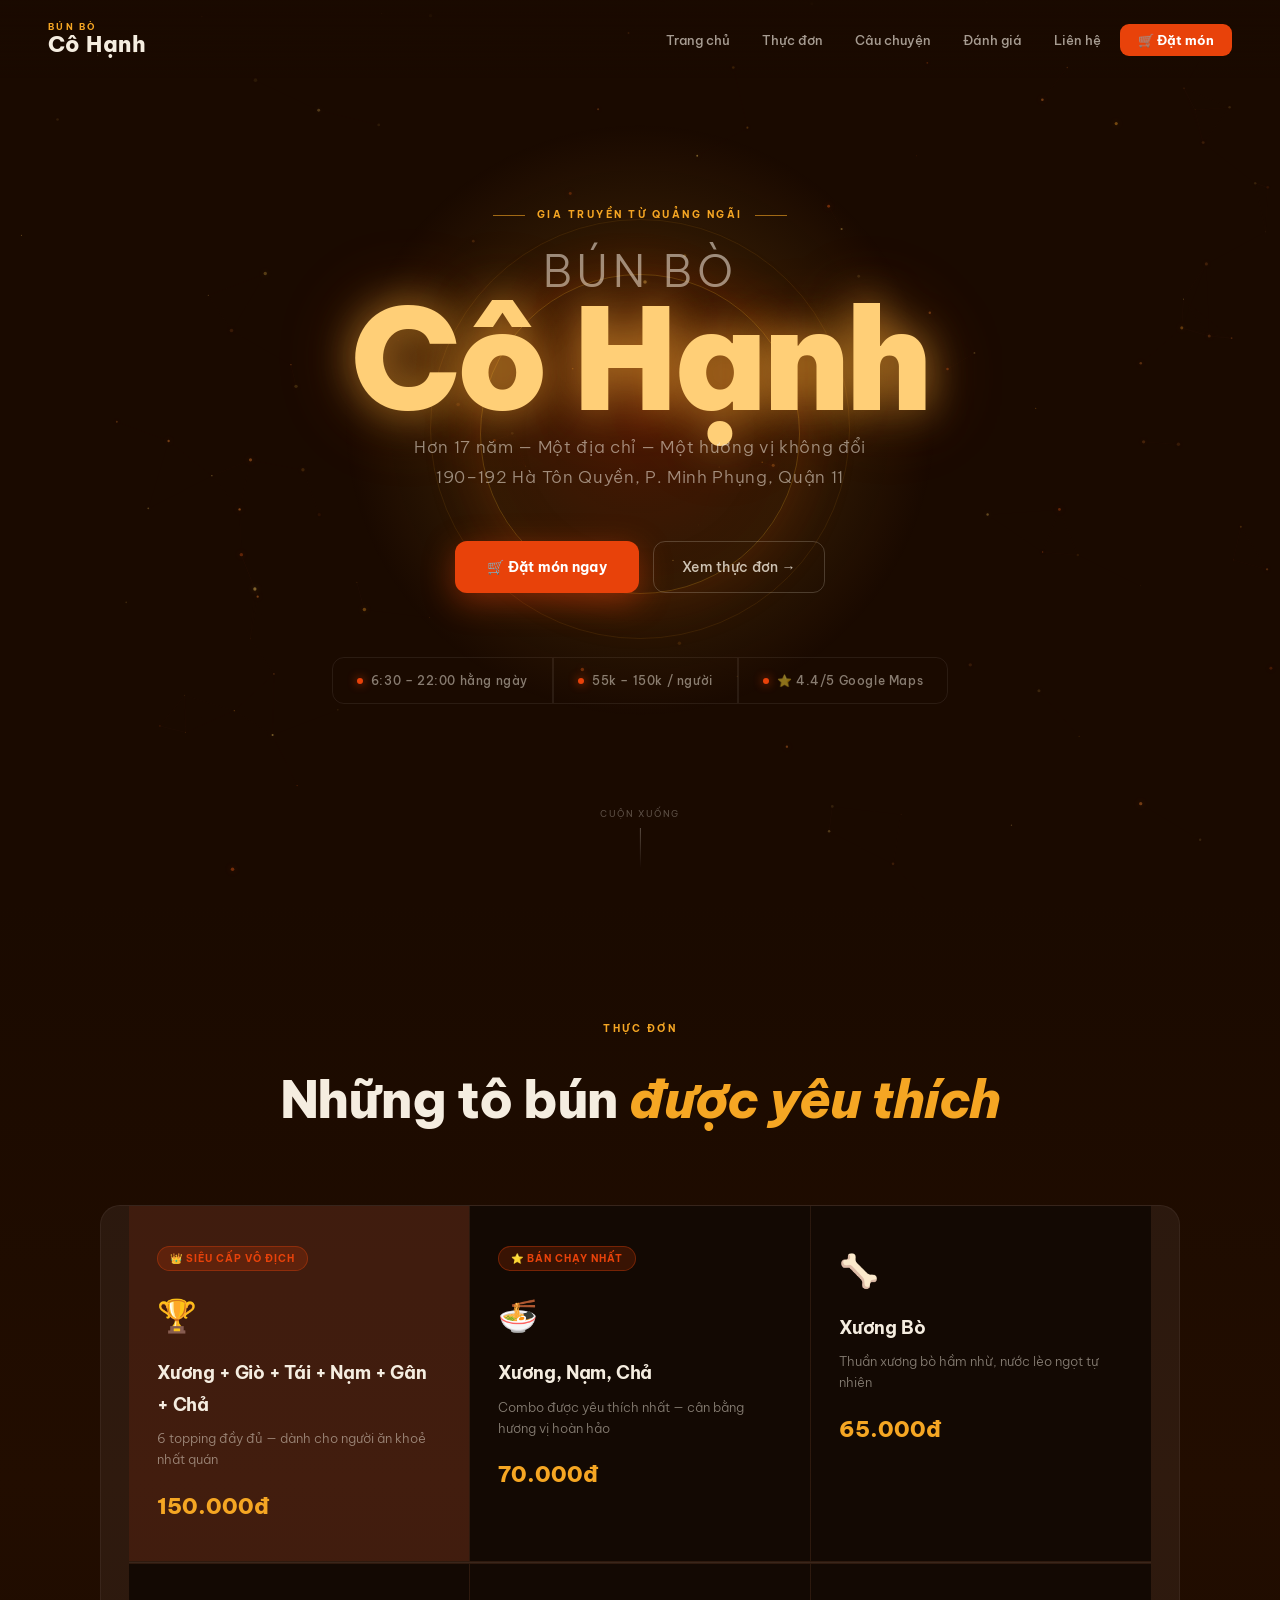
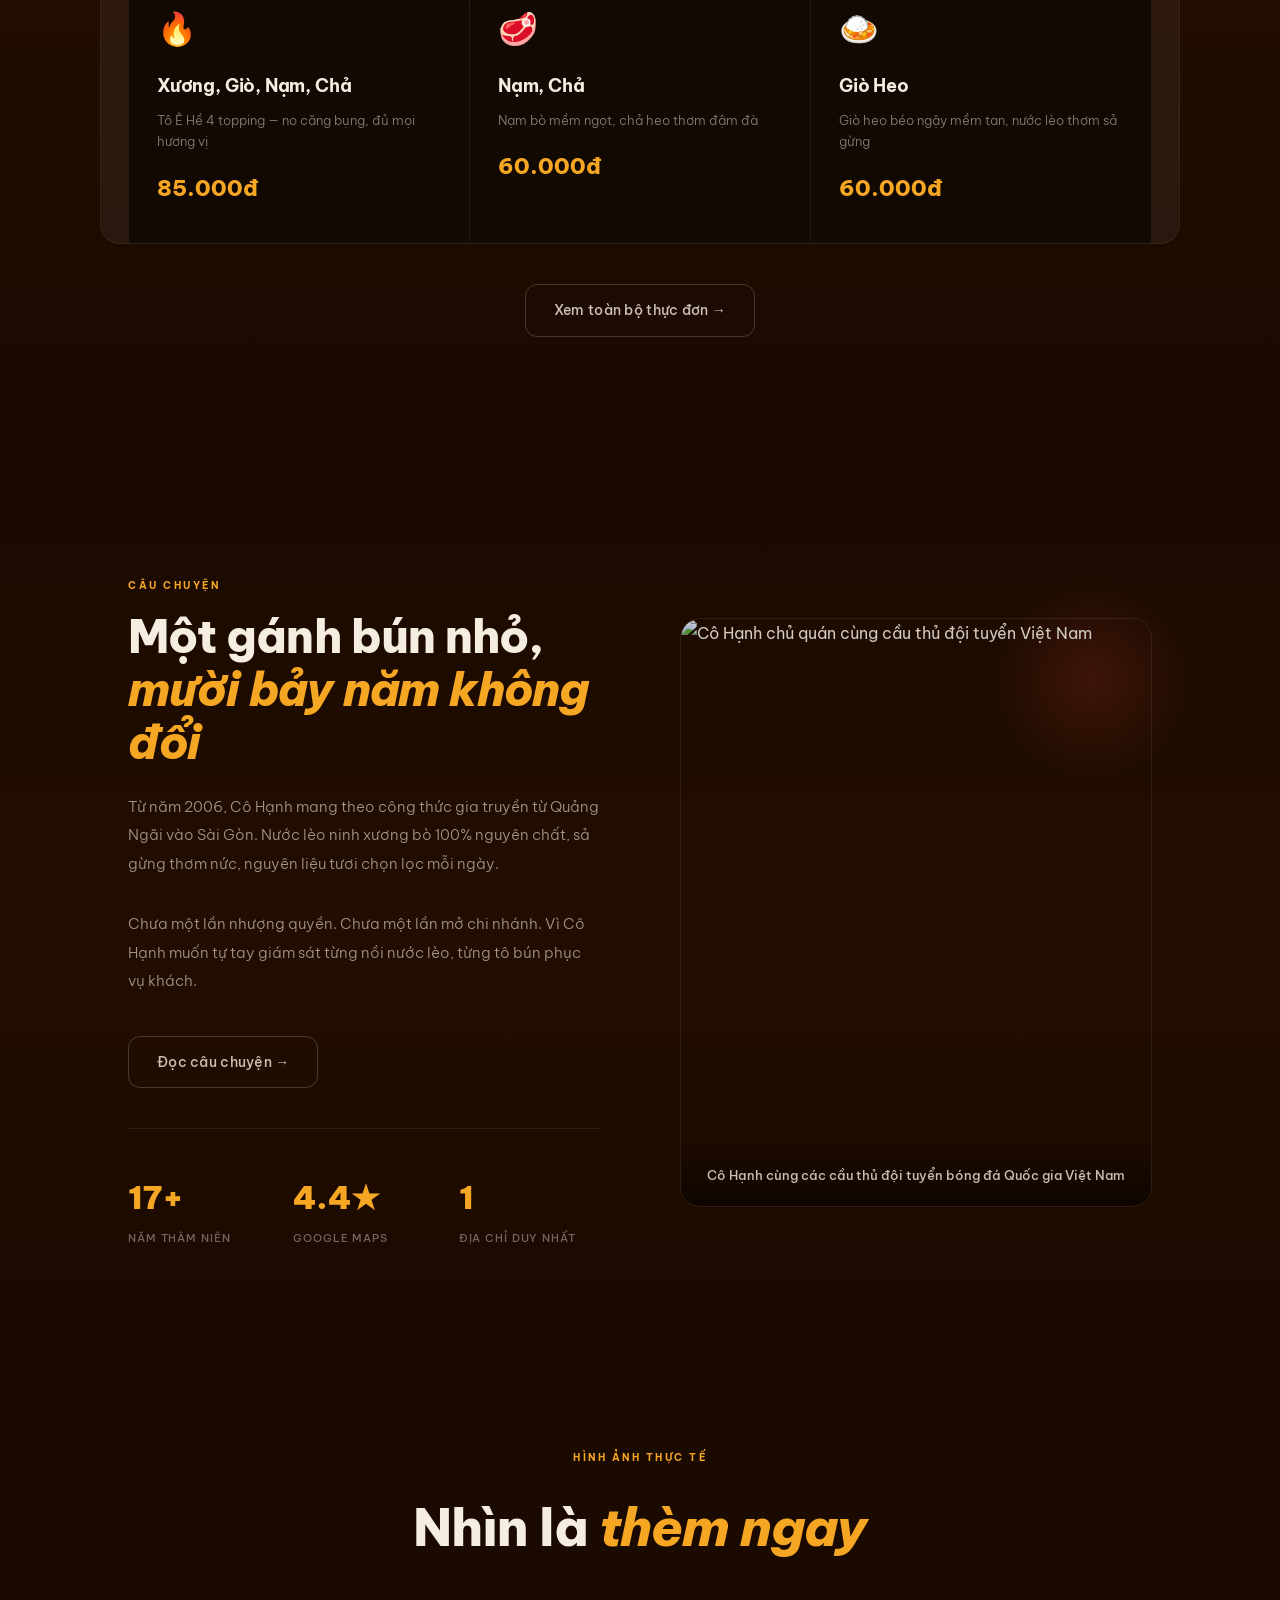
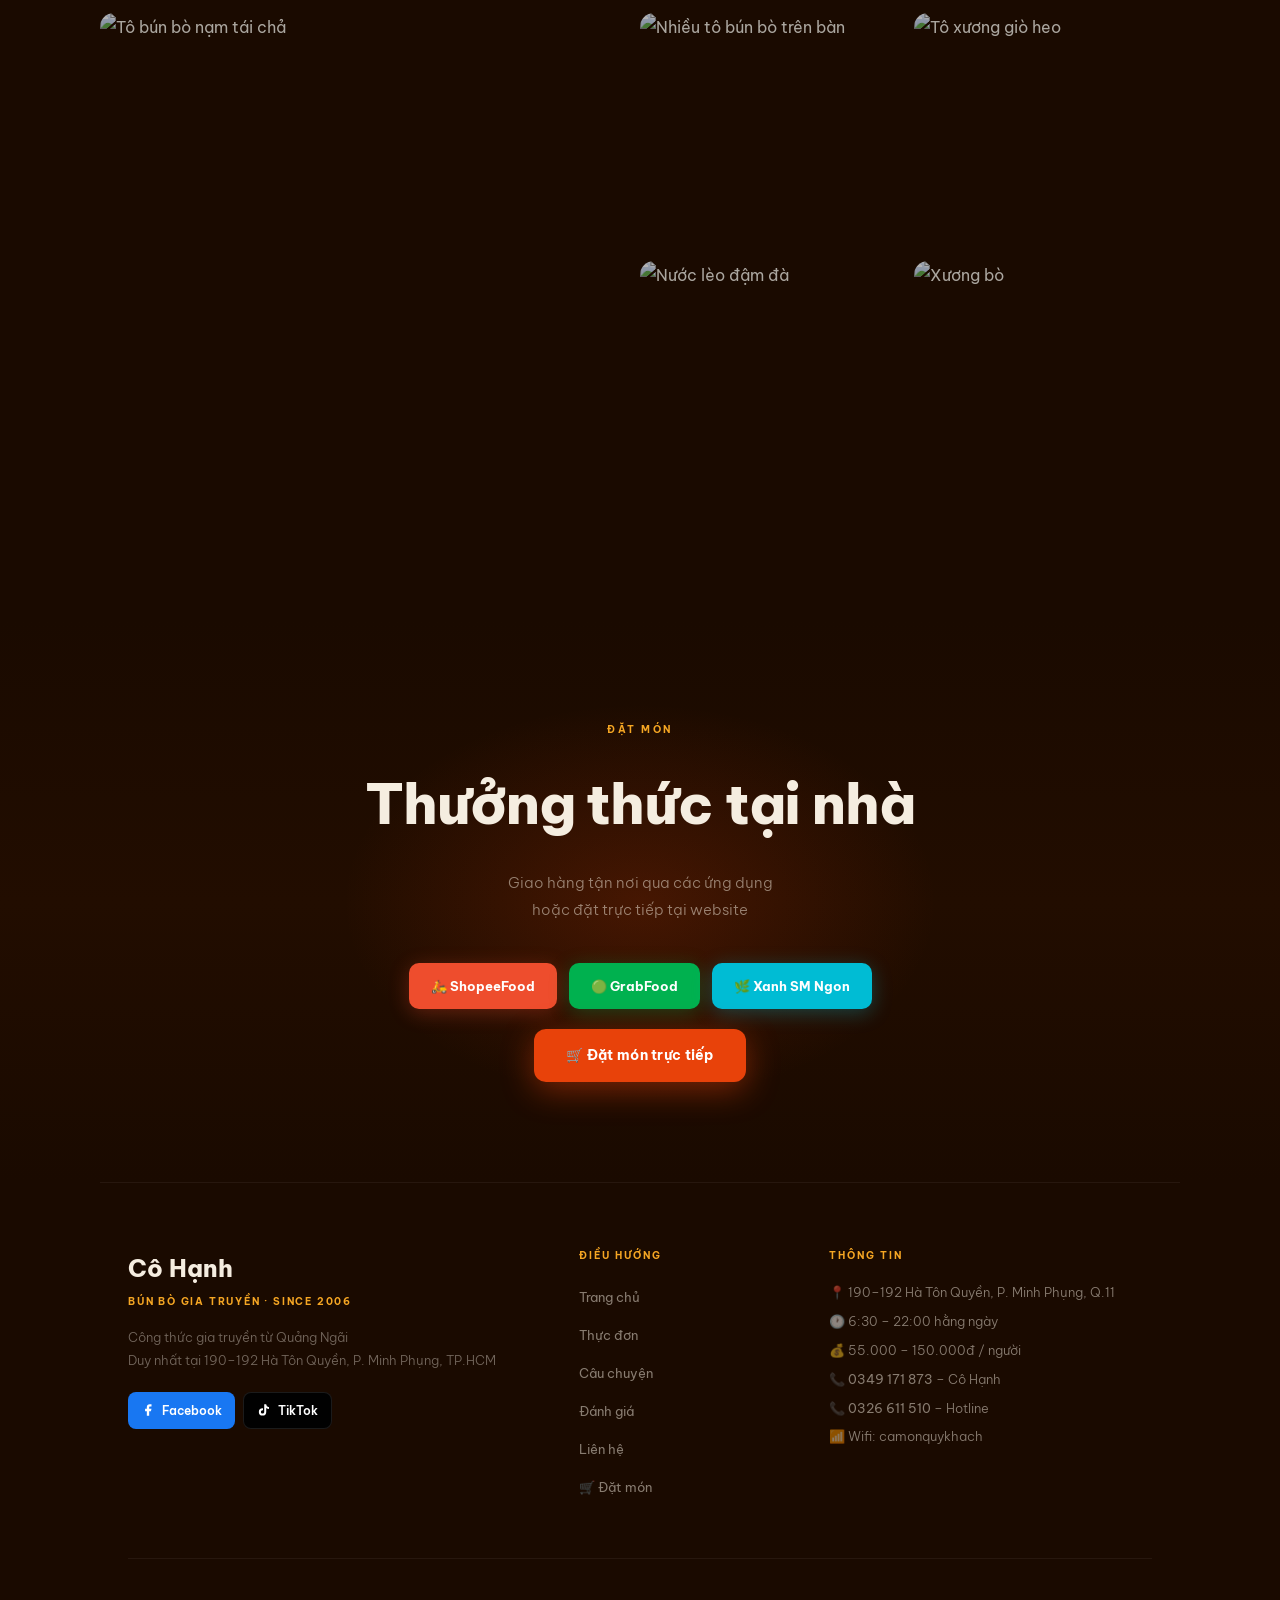
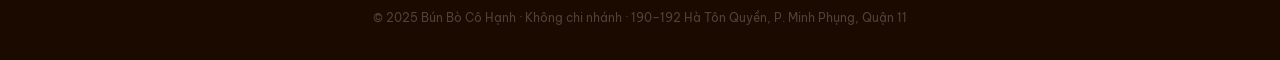
==== index.html @ 066dacdc "🔧 Fix: Xương bò caption, Since 2006, remove Bò Kho - Gallery caption: 'Bò kho bánh mì' → 'Xương bò' " ====
<!DOCTYPE html>
<html lang="vi">
<head>
  <meta charset="UTF-8">
  <meta name="viewport" content="width=device-width, initial-scale=1.0">
  <title>Bún Bò Cô Hạnh – Quận 11, TP.HCM</title>
  <meta name="description" content="Bún Bò Cô Hạnh – Công thức gia truyền từ Quảng Ngãi, hơn 17 năm tại Quận 11. Duy nhất 1 địa chỉ, không chi nhánh.">
  <link rel="stylesheet" href="style.css">
  <link rel="preconnect" href="https://fonts.googleapis.com">
  <link href="https://fonts.googleapis.com/css2?family=Be+Vietnam+Pro:ital,wght@0,300;0,400;0,500;0,600;0,700;0,800;0,900;1,300;1,400;1,600;1,700&display=swap" rel="stylesheet">
  <style>
  /* ── IMMERSIVE HOMEPAGE ── */
  * { margin:0; padding:0; box-sizing:border-box; }

  body.home-body {
    background: #1A0A00;
    color: #f5ede0;
    font-family: 'Be Vietnam Pro', sans-serif;
    overflow-x: hidden;
  }

  /* Canvas for particle/ripple effect */
  #canvas {
    position: fixed;
    inset: 0;
    z-index: 0;
    pointer-events: none;
  }

  /* NAV */
  .home-nav {
    position: fixed;
    top: 0; left: 0; right: 0;
    z-index: 50;
    padding: 22px 48px;
    display: flex;
    align-items: center;
    justify-content: space-between;
    background: linear-gradient(to bottom, rgba(26,10,0,.92) 0%, transparent 100%);
  }
  .home-logo {
    display: flex; flex-direction: column; line-height: 1.1; cursor: pointer;
    text-decoration: none;
  }
  .home-logo-sub {
    font-size: 9px; font-weight: 700; letter-spacing: .25em;
    color: #F5A623; text-transform: uppercase;
  }
  .home-logo-main {
    font-size: 22px; font-weight: 800;
    color: #f5ede0;
    letter-spacing: .02em;
  }
  .home-nav-links {
    display: flex; gap: 6px; align-items: center; list-style: none;
  }
  .home-nav-links a {
    font-size: 13px; font-weight: 500;
    color: rgba(245,237,224,.65);
    padding: 7px 13px; border-radius: 8px;
    text-decoration: none;
    transition: color .2s, background .2s;
  }
  .home-nav-links a:hover { color: #f5ede0; background: rgba(255,255,255,.06); }
  .home-nav-links .nav-order-btn {
    background: #E8420A;
    color: #fff !important;
    padding: 8px 18px;
    border-radius: 9px;
    font-weight: 700;
    transition: background .2s !important;
  }
  .home-nav-links .nav-order-btn:hover { background: #96281B !important; }

  .hamburger-home {
    display: none;
    flex-direction: column; gap: 5px;
    background: none; border: none; cursor: pointer; padding: 8px;
  }
  .hamburger-home span {
    display: block; width: 22px; height: 2px;
    background: #f5ede0; border-radius: 2px;
  }

  /* ── HERO SECTION ── */
  .home-hero {
    position: relative;
    min-height: 100vh;
    display: flex;
    align-items: center;
    justify-content: center;
    text-align: center;
    padding: 80px 28px;
    z-index: 1;
  }

  /* Radial glow behind title */
  .hero-glow {
    position: absolute;
    top: 50%; left: 50%;
    transform: translate(-50%, -55%);
    width: 600px; height: 600px;
    background: radial-gradient(ellipse, rgba(232,66,10,.22) 0%, rgba(245,166,35,.1) 40%, transparent 70%);
    pointer-events: none;
    animation: glowPulse 4s ease-in-out infinite;
  }
  @keyframes glowPulse {
    0%, 100% { opacity: .7; transform: translate(-50%,-55%) scale(1); }
    50% { opacity: 1; transform: translate(-50%,-55%) scale(1.08); }
  }

  /* Steam particles */
  .steam-wrap {
    position: absolute;
    top: 35%; left: 50%;
    transform: translateX(-50%);
    width: 200px; height: 200px;
    pointer-events: none;
  }
  .steam {
    position: absolute;
    bottom: 0;
    width: 3px; border-radius: 2px;
    background: linear-gradient(to top, rgba(245,237,224,.4), transparent);
    animation: steamRise 3s ease-in infinite;
    opacity: 0;
  }
  .steam:nth-child(1) { left: 40px; height: 60px; animation-delay: 0s; animation-duration: 2.8s; }
  .steam:nth-child(2) { left: 70px; height: 80px; animation-delay: .6s; animation-duration: 3.2s; }
  .steam:nth-child(3) { left: 100px; height: 70px; animation-delay: 1.2s; animation-duration: 2.6s; }
  .steam:nth-child(4) { left: 130px; height: 65px; animation-delay: .4s; animation-duration: 3s; }
  .steam:nth-child(5) { left: 160px; height: 75px; animation-delay: .9s; animation-duration: 2.9s; }
  @keyframes steamRise {
    0% { opacity: 0; transform: translateY(0) scaleX(1); }
    20% { opacity: .5; }
    80% { opacity: .2; }
    100% { opacity: 0; transform: translateY(-100px) scaleX(2) translateX(10px); }
  }

  /* Bowl image glow */
  .bowl-ring {
    position: absolute;
    top: 50%; left: 50%;
    transform: translate(-50%, -55%);
    width: 320px; height: 320px;
    border-radius: 50%;
    border: 1px solid rgba(245,166,35,.25);
    box-shadow: 0 0 60px rgba(232,66,10,.18), inset 0 0 60px rgba(192,57,43,.05);
    animation: ringPulse 4s ease-in-out infinite;
    pointer-events: none;
  }
  .bowl-ring-2 {
    position: absolute;
    top: 50%; left: 50%;
    transform: translate(-50%, -55%);
    width: 420px; height: 420px;
    border-radius: 50%;
    border: 1px solid rgba(245,166,35,.1);
    animation: ringPulse 4s ease-in-out infinite .5s;
    pointer-events: none;
  }
  @keyframes ringPulse {
    0%, 100% { opacity: .6; transform: translate(-50%,-55%) scale(1); }
    50% { opacity: 1; transform: translate(-50%,-55%) scale(1.04); }
  }

  .hero-content { position: relative; z-index: 2; max-width: 800px; }

  .hero-eyebrow {
    display: inline-flex; align-items: center; gap: 12px;
    font-size: 10px; font-weight: 700;
    letter-spacing: .25em; text-transform: uppercase;
    color: #F5A623;
    margin-bottom: 28px;
    opacity: 0; animation: fadeUp .8s ease .3s forwards;
  }
  .hero-eyebrow::before,
  .hero-eyebrow::after {
    content: '';
    display: block; width: 32px; height: 1px;
    background: #F5A623; opacity: .6;
  }

  .hero-title {
    font-size: clamp(64px, 13vw, 140px);
    font-weight: 900;
    line-height: .88;
    letter-spacing: -.03em;
    margin-bottom: 12px;
    opacity: 0; animation: fadeUp .9s ease .5s forwards;
  }
  .hero-title-top {
    display: block;
    color: rgba(245,237,224,.55);
    font-size: clamp(20px, 4vw, 44px);
    font-weight: 300;
    letter-spacing: .1em;
    text-transform: uppercase;
    margin-bottom: 6px;
  }
  .hero-title-name {
    display: block;
    color: #FFCF77;
    text-shadow: 0 0 40px rgba(255,180,60,.6), 0 0 80px rgba(255,120,30,.3);
  }

  .hero-sub {
    font-size: clamp(14px, 1.8vw, 17px);
    font-weight: 300;
    color: rgba(245,237,224,.55);
    letter-spacing: .04em;
    margin-bottom: 48px;
    line-height: 1.8;
    opacity: 0; animation: fadeUp .9s ease .7s forwards;
  }

  .hero-cta-group {
    display: flex; gap: 14px;
    justify-content: center; flex-wrap: wrap;
    margin-bottom: 64px;
    opacity: 0; animation: fadeUp .9s ease .9s forwards;
  }
  .btn-hero-primary {
    display: inline-flex; align-items: center; gap: 8px;
    background: #E8420A;
    color: #fff;
    font-family: 'Be Vietnam Pro', sans-serif;
    font-size: 14px; font-weight: 700;
    padding: 14px 32px; border-radius: 12px; border: none;
    cursor: pointer; text-decoration: none;
    box-shadow: 0 8px 32px rgba(232,66,10,.45);
    transition: background .2s, transform .15s, box-shadow .2s;
    letter-spacing: .02em;
  }
  .btn-hero-primary:hover { background: #C43009; transform: translateY(-2px); box-shadow: 0 12px 40px rgba(232,66,10,.55); }

  .btn-hero-ghost {
    display: inline-flex; align-items: center; gap: 8px;
    background: transparent;
    color: rgba(245,237,224,.8);
    font-family: 'Be Vietnam Pro', sans-serif;
    font-size: 14px; font-weight: 500;
    padding: 13px 28px; border-radius: 12px;
    border: 1px solid rgba(245,237,224,.2);
    cursor: pointer; text-decoration: none;
    transition: all .2s;
    letter-spacing: .02em;
  }
  .btn-hero-ghost:hover { border-color: rgba(245,237,224,.5); color: #f5ede0; background: rgba(255,255,255,.05); }

  /* Info strip */
  .hero-info-strip {
    display: flex; align-items: center;
    justify-content: center;
    gap: 0;
    opacity: 0; animation: fadeUp .9s ease 1.1s forwards;
  }
  .his-item {
    display: flex; align-items: center; gap: 8px;
    padding: 12px 24px;
    font-size: 12px; font-weight: 500;
    color: rgba(245,237,224,.5);
    border: 1px solid rgba(245,237,224,.08);
    letter-spacing: .05em;
  }
  .his-item:first-child { border-radius: 12px 0 0 12px; }
  .his-item:last-child  { border-radius: 0 12px 12px 0; }
  .his-dot { width: 6px; height: 6px; border-radius: 50%; background: #E8420A; flex-shrink: 0; box-shadow: 0 0 10px rgba(232,66,10,.9); }

  /* scroll hint */
  .scroll-hint {
    position: absolute; bottom: 32px; left: 50%;
    transform: translateX(-50%);
    display: flex; flex-direction: column; align-items: center; gap: 6px;
    font-size: 9px; letter-spacing: .18em; text-transform: uppercase;
    color: rgba(245,237,224,.3);
    opacity: 0; animation: fadeIn 1s ease 2s forwards;
  }
  .scroll-line {
    width: 1px; height: 40px;
    background: linear-gradient(to bottom, rgba(245,237,224,.3), transparent);
    animation: scrollDrop 1.8s ease-in-out infinite;
  }
  @keyframes scrollDrop {
    0% { transform: scaleY(0); transform-origin: top; opacity: 1; }
    50% { transform: scaleY(1); transform-origin: top; opacity: 1; }
    100% { transform: scaleY(1); transform-origin: bottom; opacity: 0; }
  }

  /* ── DISHES SECTION ── */
  .dishes-section {
    position: relative; z-index: 1;
    padding: 120px 0;
    background: linear-gradient(to bottom, #1A0A00 0%, #220D00 50%, #1A0A00 100%);
  }
  .dishes-label {
    text-align: center;
    font-size: 10px; font-weight: 700;
    letter-spacing: .25em; text-transform: uppercase;
    color: #F5A623; margin-bottom: 16px;
  }
  .dishes-heading {
    text-align: center;
    font-size: clamp(32px, 5vw, 52px); font-weight: 800;
    color: #f5ede0; margin-bottom: 60px;
    letter-spacing: -.02em;
  }
  .dishes-heading em { font-style: italic; color: #F5A623; }

  .dishes-grid {
    max-width: 1080px; margin: 0 auto;
    padding: 0 28px;
    display: grid;
    grid-template-columns: repeat(3, 1fr);
    gap: 1px;
    background: rgba(245,237,224,.06);
    border: 1px solid rgba(245,237,224,.06);
    border-radius: 20px; overflow: hidden;
  }
  .dish-card {
    background: rgba(13,5,0,.8);
    padding: 36px 28px;
    transition: background .3s;
    cursor: pointer;
    position: relative; overflow: hidden;
  }
  .dish-card::before {
    content: '';
    position: absolute; inset: 0;
    background: linear-gradient(135deg, rgba(232,66,10,.1) 0%, transparent 60%);
    opacity: 0; transition: opacity .3s;
  }
  .dish-card:hover { background: rgba(30,12,4,.9); }
  .dish-card:hover::before { opacity: 1; }
  .dish-card.featured { background: rgba(232,66,10,.1); }
  .dish-badge {
    display: inline-block; font-size: 10px; font-weight: 700;
    letter-spacing: .1em; text-transform: uppercase;
    color: #E8420A; background: rgba(232,66,10,.18);
    border: 1px solid rgba(232,66,10,.35);
    padding: 3px 12px; border-radius: 20px;
    margin-bottom: 16px;
  }
  .dish-emoji { font-size: 32px; margin-bottom: 14px; display: block; }
  .dish-name {
    font-size: 18px; font-weight: 700; color: #f5ede0;
    margin-bottom: 8px; letter-spacing: -.01em;
  }
  .dish-desc { font-size: 13px; font-weight: 300; color: rgba(245,237,224,.5); line-height: 1.65; margin-bottom: 16px; }
  .dish-price { font-size: 22px; font-weight: 800; color: #F5A623; }
  .dish-divider { grid-column: 1 / -1; height: 1px; background: rgba(245,237,224,.06); }

  /* ── STORY SECTION ── */
  .story-section {
    position: relative; z-index: 1;
    padding: 120px 28px;
    max-width: 1080px; margin: 0 auto;
    display: grid; grid-template-columns: 1fr 1fr;
    gap: 80px; align-items: center;
  }
  .story-left {}
  .story-eyebrow {
    font-size: 10px; font-weight: 700; letter-spacing: .25em;
    text-transform: uppercase; color: #F5A623; margin-bottom: 16px;
  }
  .story-title {
    font-size: clamp(30px, 4vw, 46px); font-weight: 800;
    color: #f5ede0; line-height: 1.15; margin-bottom: 24px;
    letter-spacing: -.02em;
  }
  .story-title em { font-style: italic; color: #F5A623; }
  .story-body {
    font-size: 15px; font-weight: 300; color: rgba(245,237,224,.6);
    line-height: 1.9; margin-bottom: 32px;
  }
  .story-stats {
    display: grid; grid-template-columns: repeat(3, 1fr); gap: 24px;
    margin-top: 40px; padding-top: 40px;
    border-top: 1px solid rgba(245,237,224,.08);
  }
  .story-stat-num { font-size: 32px; font-weight: 900; color: #F5A623; }
  .story-stat-label { font-size: 11px; font-weight: 500; color: rgba(245,237,224,.4); letter-spacing: .08em; text-transform: uppercase; margin-top: 4px; }

  .story-right {
    position: relative;
  }
  .story-img-wrap {
    border-radius: 20px; overflow: hidden;
    border: 1px solid rgba(245,237,224,.08);
    position: relative;
  }
  .story-img-wrap img {
    width: 100%; aspect-ratio: 4/5; object-fit: cover;
    object-position: center top;
    filter: brightness(.85) saturate(.9);
    transition: filter .4s;
  }
  .story-img-wrap:hover img { filter: brightness(.95) saturate(1); }
  .story-img-caption {
    position: absolute; bottom: 0; left: 0; right: 0;
    background: linear-gradient(to top, rgba(13,5,0,.9) 0%, transparent 100%);
    padding: 32px 20px 20px;
    font-size: 13px; font-weight: 500; color: rgba(245,237,224,.8);
    text-align: center;
  }
  .story-glow {
    position: absolute; top: -40px; right: -40px;
    width: 200px; height: 200px;
    background: radial-gradient(circle, rgba(192,57,43,.2) 0%, transparent 70%);
    pointer-events: none;
  }

  /* ── GALLERY SECTION ── */
  .gallery-dark {
    padding: 80px 28px 120px;
    position: relative; z-index: 1;
  }
  .gallery-dark .dishes-label { margin-bottom: 16px; }
  .gallery-dark .dishes-heading { margin-bottom: 40px; }
  .gallery-dark-grid {
    max-width: 1080px; margin: 0 auto;
    display: grid;
    grid-template-columns: 2fr 1fr 1fr;
    grid-template-rows: 240px 240px;
    gap: 8px;
  }
  .gd-item {
    position: relative; overflow: hidden;
    border-radius: 14px; cursor: pointer;
  }
  .gd-item--large { grid-row: 1 / 3; }
  .gd-item img {
    width: 100%; height: 100%; object-fit: cover;
    filter: brightness(.7) saturate(.8);
    transition: filter .5s, transform .6s;
  }
  .gd-item:hover img { filter: brightness(.9) saturate(1.1); transform: scale(1.05); }
  .gd-overlay {
    position: absolute; inset: 0;
    background: linear-gradient(to top, rgba(13,5,0,.7) 0%, transparent 50%);
    display: flex; align-items: flex-end; padding: 16px;
    opacity: 0; transition: opacity .3s;
  }
  .gd-item:hover .gd-overlay { opacity: 1; }
  .gd-overlay span { color: #f5ede0; font-size: 13px; font-weight: 600; }

  /* ── ORDER CTA SECTION ── */
  .order-cta-section {
    position: relative; z-index: 1;
    padding: 100px 28px;
    text-align: center;
    background: linear-gradient(to bottom, #1A0A00, #220D00 50%, #1A0A00);
    overflow: hidden;
  }
  .order-cta-glow {
    position: absolute; top: 50%; left: 50%;
    transform: translate(-50%, -50%);
    width: 600px; height: 400px;
    background: radial-gradient(ellipse, rgba(232,66,10,.18) 0%, transparent 70%);
    pointer-events: none;
  }
  .order-cta-label { font-size: 10px; font-weight: 700; letter-spacing: .25em; text-transform: uppercase; color: #F5A623; margin-bottom: 16px; }
  .order-cta-title { font-size: clamp(32px, 5vw, 56px); font-weight: 800; color: #f5ede0; margin-bottom: 16px; letter-spacing: -.02em; }
  .order-cta-sub { font-size: 15px; font-weight: 300; color: rgba(245,237,224,.5); margin-bottom: 40px; line-height: 1.8; }
  .delivery-btns { display: flex; gap: 12px; justify-content: center; flex-wrap: wrap; margin-bottom: 20px; }
  .btn-del {
    display: inline-flex; align-items: center; gap: 8px;
    padding: 12px 22px; border-radius: 10px;
    font-family: 'Be Vietnam Pro', sans-serif;
    font-size: 13px; font-weight: 700;
    text-decoration: none;
    transition: transform .15s, box-shadow .2s;
  }
  .btn-del:hover { transform: translateY(-2px); }
  .btn-del.shopee { background: #EE4D2D; color: #fff; box-shadow: 0 4px 20px rgba(238,77,45,.3); }
  .btn-del.grab   { background: #00B14F; color: #fff; box-shadow: 0 4px 20px rgba(0,177,79,.3); }
  .btn-del.xanh   { background: #00BCD4; color: #fff; box-shadow: 0 4px 20px rgba(0,188,212,.3); }

  /* ── FOOTER ── */
  .home-footer {
    position: relative; z-index: 1;
    padding: 64px 28px 32px;
    border-top: 1px solid rgba(245,237,224,.06);
    max-width: 1080px; margin: 0 auto;
  }
  .hf-grid {
    display: grid; grid-template-columns: 2fr 1fr 1.6fr;
    gap: 48px; margin-bottom: 48px;
    padding-bottom: 48px;
    border-bottom: 1px solid rgba(245,237,224,.06);
  }
  .hf-brand-name { font-size: 24px; font-weight: 800; color: #f5ede0; margin-bottom: 4px; }
  .hf-brand-sub  { font-size: 10px; font-weight: 700; letter-spacing: .18em; text-transform: uppercase; color: #F5A623; margin-bottom: 16px; }
  .hf-brand-desc { font-size: 13px; font-weight: 300; color: rgba(245,237,224,.4); line-height: 1.75; margin-bottom: 20px; }
  .hf-social { display: flex; gap: 8px; }
  .hf-social a {
    display: inline-flex; align-items: center; gap: 7px;
    padding: 7px 13px; border-radius: 8px;
    font-size: 12px; font-weight: 600; color: #fff;
    text-decoration: none;
    transition: opacity .2s, transform .15s;
  }
  .hf-social a:hover { opacity: .85; transform: translateY(-1px); }
  .hf-social a svg { flex-shrink: 0; }
  .hf-fb { background: #1877F2; }
  .hf-tt { background: #010101; border: 1px solid rgba(255,255,255,.1); }

  .hf-col h4 { font-size: 10px; font-weight: 700; letter-spacing: .2em; text-transform: uppercase; color: #F5A623; margin-bottom: 18px; }
  .hf-col ul { list-style: none; }
  .hf-col li { margin-bottom: 10px; }
  .hf-col a { font-size: 13px; font-weight: 400; color: rgba(245,237,224,.5); text-decoration: none; transition: color .2s; }
  .hf-col a:hover { color: #f5ede0; }
  .hf-col p { font-size: 13px; font-weight: 300; color: rgba(245,237,224,.5); margin-bottom: 8px; line-height: 1.6; }
  .hf-col a.phone-link { color: rgba(245,237,224,.5); text-decoration: none; }
  .hf-col a.phone-link:hover { color: #f5ede0; }

  .hf-bottom { text-align: center; font-size: 12px; color: rgba(245,237,224,.25); }

  /* ANIMATIONS */
  @keyframes fadeUp {
    from { opacity: 0; transform: translateY(24px); }
    to   { opacity: 1; transform: translateY(0); }
  }
  @keyframes fadeIn {
    from { opacity: 0; } to { opacity: 1; }
  }

  /* Scroll reveal */
  .sr { opacity: 0; transform: translateY(32px); transition: opacity .8s ease, transform .8s ease; }
  .sr.visible { opacity: 1; transform: translateY(0); }
  .sr-delay-1 { transition-delay: .1s; }
  .sr-delay-2 { transition-delay: .2s; }
  .sr-delay-3 { transition-delay: .3s; }
  .sr-delay-4 { transition-delay: .4s; }

  /* RESPONSIVE */
  @media (max-width: 900px) {
    .home-nav { padding: 18px 24px; }
    .home-nav-links { display: none; position: fixed; top: 64px; left: 0; right: 0; background: rgba(13,5,0,.97); flex-direction: column; padding: 20px; gap: 4px; border-bottom: 1px solid rgba(245,237,224,.08); }
    .home-nav-links.open { display: flex; }
    .home-nav-links a { padding: 12px 16px; font-size: 15px; }
    .hamburger-home { display: flex; }
    .hero-title { font-size: clamp(52px, 14vw, 90px); }
    .his-item { padding: 10px 14px; font-size: 11px; }
    .dishes-grid { grid-template-columns: 1fr 1fr; }
    .story-section { grid-template-columns: 1fr; gap: 48px; }
    .gallery-dark-grid { grid-template-columns: 1fr 1fr; grid-template-rows: 180px 180px 180px; }
    .gd-item--large { grid-column: 1/3; grid-row: 1/2; }
    .hf-grid { grid-template-columns: 1fr; gap: 32px; }
  }
  @media (max-width: 560px) {
    .dishes-grid { grid-template-columns: 1fr; }
    .story-stats { grid-template-columns: repeat(3,1fr); gap: 12px; }
    .hero-info-strip { flex-direction: column; gap: 4px; align-items: center; }
    .his-item { border-radius: 10px !important; width: 100%; justify-content: center; }
  }
  </style>
</head>
<body class="home-body">

<canvas id="canvas"></canvas>

<!-- NAV -->
<nav class="home-nav">
  <a href="index.html" class="home-logo">
    <span class="home-logo-sub">Bún Bò</span>
    <span class="home-logo-main">Cô Hạnh</span>
  </a>
  <button class="hamburger-home" id="hbg" aria-label="Menu">
    <span></span><span></span><span></span>
  </button>
  <ul class="home-nav-links" id="hnl">
    <li><a href="index.html">Trang chủ</a></li>
    <li><a href="menu.html">Thực đơn</a></li>
    <li><a href="story.html">Câu chuyện</a></li>
    <li><a href="reviews.html">Đánh giá</a></li>
    <li><a href="contact.html">Liên hệ</a></li>
    <li><a href="order.html" class="nav-order-btn">🛒 Đặt món</a></li>
  </ul>
</nav>

<!-- HERO -->
<section class="home-hero">
  <div class="hero-glow"></div>
  <div class="bowl-ring"></div>
  <div class="bowl-ring-2"></div>
  <div class="steam-wrap">
    <div class="steam"></div><div class="steam"></div>
    <div class="steam"></div><div class="steam"></div><div class="steam"></div>
  </div>

  <div class="hero-content">
    <div class="hero-eyebrow">Gia truyền từ Quảng Ngãi</div>
    <h1 class="hero-title">
      <span class="hero-title-top">Bún Bò</span>
      <span class="hero-title-name">Cô Hạnh</span>
    </h1>
    <p class="hero-sub">
      Hơn 17 năm — Một địa chỉ — Một hương vị không đổi<br>
      190–192 Hà Tôn Quyền, P. Minh Phụng, Quận 11
    </p>
    <div class="hero-cta-group">
      <a href="order.html" class="btn-hero-primary">🛒 Đặt món ngay</a>
      <a href="menu.html"  class="btn-hero-ghost">Xem thực đơn →</a>
    </div>
    <div class="hero-info-strip">
      <div class="his-item"><div class="his-dot"></div> 6:30 – 22:00 hằng ngày</div>
      <div class="his-item"><div class="his-dot"></div> 55k – 150k / người</div>
      <div class="his-item"><div class="his-dot"></div> ⭐ 4.4/5 Google Maps</div>
    </div>
  </div>

  <div class="scroll-hint">
    <span>Cuộn xuống</span>
    <div class="scroll-line"></div>
  </div>
</section>

<!-- DISHES -->
<section class="dishes-section">
  <p class="dishes-label sr">Thực đơn</p>
  <h2 class="dishes-heading sr">Những tô bún <em>được yêu thích</em></h2>
  <div class="dishes-grid">

    <div class="dish-card featured sr sr-delay-1">
      <div class="dish-badge">👑 Siêu Cấp Vô Địch</div>
      <span class="dish-emoji">🏆</span>
      <div class="dish-name">Xương + Giò + Tái + Nạm + Gân + Chả</div>
      <div class="dish-desc">6 topping đầy đủ — dành cho người ăn khoẻ nhất quán</div>
      <div class="dish-price">150.000đ</div>
    </div>

    <div class="dish-card sr sr-delay-2">
      <span class="dish-badge">⭐ Bán chạy nhất</span>
      <span class="dish-emoji">🍜</span>
      <div class="dish-name">Xương, Nạm, Chả</div>
      <div class="dish-desc">Combo được yêu thích nhất — cân bằng hương vị hoàn hảo</div>
      <div class="dish-price">70.000đ</div>
    </div>

    <div class="dish-card sr sr-delay-3">
      <span class="dish-emoji">🦴</span>
      <div class="dish-name">Xương Bò</div>
      <div class="dish-desc">Thuần xương bò hầm nhừ, nước lèo ngọt tự nhiên</div>
      <div class="dish-price">65.000đ</div>
    </div>

    <div class="dish-divider"></div>

    <div class="dish-card sr sr-delay-1">
      <span class="dish-emoji">🔥</span>
      <div class="dish-name">Xương, Giò, Nạm, Chả</div>
      <div class="dish-desc">Tô Ê Hề 4 topping — no căng bụng, đủ mọi hương vị</div>
      <div class="dish-price">85.000đ</div>
    </div>

    <div class="dish-card sr sr-delay-2">
      <span class="dish-emoji">🥩</span>
      <div class="dish-name">Nạm, Chả</div>
      <div class="dish-desc">Nạm bò mềm ngọt, chả heo thơm đậm đà</div>
      <div class="dish-price">60.000đ</div>
    </div>

    <div class="dish-card sr sr-delay-3">
      <span class="dish-emoji">🍛</span>
      <div class="dish-name">Giò Heo</div>
      <div class="dish-desc">Giò heo béo ngậy mềm tan, nước lèo thơm sả gừng</div>
      <div class="dish-price">60.000đ</div>
    </div>

  </div>
  <div style="text-align:center;margin-top:40px" class="sr">
    <a href="menu.html" class="btn-hero-ghost">Xem toàn bộ thực đơn →</a>
  </div>
</section>

<!-- STORY -->
<section style="background:linear-gradient(to bottom,#1A0A00,#220D00,#1A0A00);position:relative;z-index:1">
  <div class="story-section">
    <div class="story-left">
      <p class="story-eyebrow sr">Câu chuyện</p>
      <h2 class="story-title sr">Một gánh bún nhỏ,<br><em>mười bảy năm không đổi</em></h2>
      <p class="story-body sr">Từ năm 2006, Cô Hạnh mang theo công thức gia truyền từ Quảng Ngãi vào Sài Gòn. Nước lèo ninh xương bò 100% nguyên chất, sả gừng thơm nức, nguyên liệu tươi chọn lọc mỗi ngày.</p>
      <p class="story-body sr">Chưa một lần nhượng quyền. Chưa một lần mở chi nhánh. Vì Cô Hạnh muốn tự tay giám sát từng nồi nước lèo, từng tô bún phục vụ khách.</p>
      <a href="story.html" class="btn-hero-ghost sr" style="margin-top:8px">Đọc câu chuyện →</a>
      <div class="story-stats sr">
        <div>
          <div class="story-stat-num">17+</div>
          <div class="story-stat-label">Năm thâm niên</div>
        </div>
        <div>
          <div class="story-stat-num">4.4★</div>
          <div class="story-stat-label">Google Maps</div>
        </div>
        <div>
          <div class="story-stat-num">1</div>
          <div class="story-stat-label">Địa chỉ duy nhất</div>
        </div>
      </div>
    </div>
    <div class="story-right sr">
      <div class="story-glow"></div>
      <div class="story-img-wrap">
        <img src="images/cohanh-owner.png" alt="Cô Hạnh chủ quán cùng cầu thủ đội tuyển Việt Nam">
        <div class="story-img-caption">Cô Hạnh cùng các cầu thủ đội tuyển bóng đá Quốc gia Việt Nam</div>
      </div>
    </div>
  </div>
</section>

<!-- GALLERY -->
<section class="gallery-dark">
  <p class="dishes-label sr">Hình ảnh thực tế</p>
  <h2 class="dishes-heading sr">Nhìn là <em>thèm ngay</em></h2>
  <div class="gallery-dark-grid">
    <div class="gd-item gd-item--large sr">
      <img src="images/bowl-1.jpeg" alt="Tô bún bò nạm tái chả">
      <div class="gd-overlay"><span>Tô nạm, tái, chả</span></div>
    </div>
    <div class="gd-item sr sr-delay-1">
      <img src="images/bowl-2.jpeg" alt="Nhiều tô bún bò trên bàn">
      <div class="gd-overlay"><span>Đông vui cùng bạn bè</span></div>
    </div>
    <div class="gd-item sr sr-delay-2">
      <img src="images/bowl-3.jpeg" alt="Tô xương giò heo">
      <div class="gd-overlay"><span>Tô xương, giò heo</span></div>
    </div>
    <div class="gd-item sr sr-delay-1">
      <img src="images/bowl-4.jpeg" alt="Nước lèo đậm đà">
      <div class="gd-overlay"><span>Nước lèo ninh xương bò</span></div>
    </div>
    <div class="gd-item sr sr-delay-2">
      <img src="images/bowl-5.jpeg" alt="Xương bò">
      <div class="gd-overlay"><span>Xương bò</span></div>
    </div>
  </div>
</section>

<!-- ORDER CTA -->
<section class="order-cta-section">
  <div class="order-cta-glow"></div>
  <p class="order-cta-label sr">Đặt món</p>
  <h2 class="order-cta-title sr">Thưởng thức tại nhà</h2>
  <p class="order-cta-sub sr">Giao hàng tận nơi qua các ứng dụng<br>hoặc đặt trực tiếp tại website</p>
  <div class="delivery-btns sr">
    <a href="https://shopeefood.vn/u/etMS2CG" target="_blank" class="btn-del shopee">🛵 ShopeeFood</a>
    <a href="https://r.grab.com/g/6-20260529_210311_03A179013CF245B08ACE6A8EB59661BD_MEXMPS-5-C4EHALB1VN5WG6" target="_blank" class="btn-del grab">🟢 GrabFood</a>
    <a href="https://xanhsmngon.onelink.me/14WJ/dlx24sev" target="_blank" class="btn-del xanh">🌿 Xanh SM Ngon</a>
  </div>
  <div class="sr" style="margin-top:12px">
    <a href="order.html" class="btn-hero-primary">🛒 Đặt món trực tiếp</a>
  </div>
</section>

<!-- FOOTER -->
<footer style="background:#1A0A00;position:relative;z-index:1">
  <div class="home-footer">
    <div class="hf-grid">
      <div>
        <div class="hf-brand-name">Cô Hạnh</div>
        <div class="hf-brand-sub">Bún Bò Gia Truyền · Since 2006</div>
        <div class="hf-brand-desc">Công thức gia truyền từ Quảng Ngãi<br>Duy nhất tại 190–192 Hà Tôn Quyền, P. Minh Phụng, TP.HCM</div>
        <div class="hf-social">
          <a href="https://facebook.com/bunbocohanhngonbore" target="_blank" class="hf-fb">
            <svg viewBox="0 0 24 24" fill="currentColor" width="14" height="14"><path d="M18 2h-3a5 5 0 0 0-5 5v3H7v4h3v8h4v-8h3l1-4h-4V7a1 1 0 0 1 1-1h3z"/></svg>
            Facebook
          </a>
          <a href="https://www.tiktok.com/@bunbocohanhsince2006" target="_blank" class="hf-tt">
            <svg viewBox="0 0 24 24" fill="currentColor" width="14" height="14"><path d="M19.59 6.69a4.83 4.83 0 01-3.77-4.25V2h-3.45v13.67a2.89 2.89 0 01-2.88 2.5 2.89 2.89 0 01-2.89-2.89 2.89 2.89 0 012.89-2.89c.28 0 .54.04.79.1V9.01a6.27 6.27 0 00-.79-.05 6.34 6.34 0 00-6.34 6.34 6.34 6.34 0 006.34 6.34 6.34 6.34 0 006.33-6.34V8.69a8.18 8.18 0 004.78 1.52V6.75a4.85 4.85 0 01-1.01-.06z"/></svg>
            TikTok
          </a>
        </div>
      </div>
      <div class="hf-col">
        <h4>Điều hướng</h4>
        <ul>
          <li><a href="index.html">Trang chủ</a></li>
          <li><a href="menu.html">Thực đơn</a></li>
          <li><a href="story.html">Câu chuyện</a></li>
          <li><a href="reviews.html">Đánh giá</a></li>
          <li><a href="contact.html">Liên hệ</a></li>
          <li><a href="order.html">🛒 Đặt món</a></li>
        </ul>
      </div>
      <div class="hf-col">
        <h4>Thông tin</h4>
        <p>📍 190–192 Hà Tôn Quyền, P. Minh Phụng, Q.11</p>
        <p>🕐 6:30 – 22:00 hằng ngày</p>
        <p>💰 55.000 – 150.000đ / người</p>
        <p>📞 <a href="tel:0349171873" class="phone-link">0349 171 873</a> – Cô Hạnh</p>
        <p>📞 <a href="tel:0326611510" class="phone-link">0326 611 510</a> – Hotline</p>
        <p>📶 Wifi: camonquykhach</p>
      </div>
    </div>
    <div class="hf-bottom">© 2025 Bún Bò Cô Hạnh · Không chi nhánh · 190–192 Hà Tôn Quyền, P. Minh Phụng, Quận 11</div>
  </div>
</footer>

<script src="main.js"></script>
<script>
// ── PARTICLE / RIPPLE CANVAS ──
const canvas = document.getElementById('canvas');
const ctx = canvas.getContext('2d');

let W, H, mouse = { x: -999, y: -999 };
const particles = [];
const ripples = [];

function resize() {
  W = canvas.width  = window.innerWidth;
  H = canvas.height = window.innerHeight;
}
resize();
window.addEventListener('resize', resize);

// Floating particles
class Particle {
  constructor() { this.reset(true); }
  reset(initial = false) {
    this.x  = Math.random() * W;
    this.y  = initial ? Math.random() * H : H + 10;
    this.vx = (Math.random() - .5) * .3;
    this.vy = -(Math.random() * .4 + .1);
    this.r  = Math.random() * 1.5 + .3;
    this.alpha = Math.random() * .4 + .1;
    this.life = 1;
    this.decay = Math.random() * .002 + .001;
    // Warm ember colors
    const colors = ['255,166,40','230,90,20','255,210,100','255,140,50','255,200,80'];
    this.color = colors[Math.floor(Math.random() * colors.length)];
  }
  update() {
    this.x += this.vx;
    this.y += this.vy;
    // Drift toward mouse slightly
    const dx = mouse.x - this.x;
    const dy = mouse.y - this.y;
    const dist = Math.sqrt(dx*dx + dy*dy);
    if (dist < 160) {
      this.vx += dx / dist * .015;
      this.vy += dy / dist * .015;
    }
    this.vx *= .995;
    this.vy *= .995;
    this.life -= this.decay;
    if (this.y < -10 || this.life <= 0) this.reset();
  }
  draw() {
    ctx.save();
    ctx.globalAlpha = this.alpha * this.life;
    ctx.fillStyle = `rgb(${this.color})`;
    ctx.shadowBlur = 6;
    ctx.shadowColor = `rgba(${this.color},.6)`;
    ctx.beginPath();
    ctx.arc(this.x, this.y, this.r, 0, Math.PI * 2);
    ctx.fill();
    ctx.restore();
  }
}

// Ripple on mouse move
class Ripple {
  constructor(x, y) {
    this.x = x; this.y = y;
    this.r = 0; this.maxR = 80;
    this.alpha = .5; this.done = false;
  }
  update() {
    this.r += 2.5;
    this.alpha -= .012;
    if (this.r > this.maxR || this.alpha <= 0) this.done = true;
  }
  draw() {
    ctx.save();
    ctx.globalAlpha = this.alpha;
    ctx.strokeStyle = `rgba(255,166,40,${this.alpha})`;
    ctx.lineWidth = 1;
    ctx.shadowBlur = 12;
    ctx.shadowColor = 'rgba(255,120,20,.5)';
    ctx.beginPath();
    ctx.arc(this.x, this.y, this.r, 0, Math.PI * 2);
    ctx.stroke();
    ctx.restore();
  }
}

// Init particles
for (let i = 0; i < 120; i++) particles.push(new Particle());

// Mouse
let lastRipple = 0;
window.addEventListener('mousemove', e => {
  mouse.x = e.clientX;
  mouse.y = e.clientY;
  const now = Date.now();
  if (now - lastRipple > 80) {
    ripples.push(new Ripple(e.clientX, e.clientY));
    lastRipple = now;
  }
});

// Touch support
window.addEventListener('touchmove', e => {
  const t = e.touches[0];
  mouse.x = t.clientX;
  mouse.y = t.clientY;
  ripples.push(new Ripple(t.clientX, t.clientY));
}, { passive: true });

function animate() {
  ctx.clearRect(0, 0, W, H);

  // Draw connections between nearby particles
  for (let i = 0; i < particles.length; i++) {
    for (let j = i + 1; j < particles.length; j++) {
      const dx = particles[i].x - particles[j].x;
      const dy = particles[i].y - particles[j].y;
      const d  = Math.sqrt(dx*dx + dy*dy);
      if (d < 90) {
        ctx.save();
        ctx.globalAlpha = (1 - d/90) * .07;
        ctx.strokeStyle = 'rgba(192,114,74,1)';
        ctx.lineWidth = .5;
        ctx.beginPath();
        ctx.moveTo(particles[i].x, particles[i].y);
        ctx.lineTo(particles[j].x, particles[j].y);
        ctx.stroke();
        ctx.restore();
      }
    }
  }

  particles.forEach(p => { p.update(); p.draw(); });

  // Ripples
  for (let i = ripples.length - 1; i >= 0; i--) {
    ripples[i].update();
    ripples[i].draw();
    if (ripples[i].done) ripples.splice(i, 1);
  }

  requestAnimationFrame(animate);
}
animate();

// ── SCROLL REVEAL ──
const srEls = document.querySelectorAll('.sr');
const srObs = new IntersectionObserver(entries => {
  entries.forEach((e, i) => {
    if (e.isIntersecting) {
      e.target.classList.add('visible');
      srObs.unobserve(e.target);
    }
  });
}, { threshold: .1, rootMargin: '0px 0px -40px 0px' });
srEls.forEach(el => srObs.observe(el));

// Stagger children
document.querySelectorAll('.dishes-grid, .gallery-dark-grid').forEach(g => {
  Array.from(g.children).forEach((c, i) => {
    c.style.transitionDelay = (i * .06) + 's';
  });
});

// ── HAMBURGER ──
document.getElementById('hbg').addEventListener('click', () => {
  document.getElementById('hnl').classList.toggle('open');
});
</script>
</body>
</html>
---- style.css ----
/* =====================================================
   BÚN BÒ CÔ HẠNH
   Font: Be Vietnam Pro — Vietnamese Friendly (UI-UX Pro Max)
   ===================================================== */

@import url('https://fonts.googleapis.com/css2?family=Be+Vietnam+Pro:ital,wght@0,300;0,400;0,500;0,600;0,700;0,800;0,900;1,300;1,400;1,600;1,700&display=swap');

:root {
  /* Restaurant/Food Service palette from UI-UX Pro Max */
  --red:        #C0392B;
  --red-dark:   #96281B;
  --red-light:  #FEF2F2;
  --red-border: #FECACA;
  --gold:       #A16207;
  --gold-light: #FEF9C3;
  --gold-mid:   #CA8A04;

  /* Nature Distilled palette */
  --cream:      #F5F0E1;
  --cream-dark: #EDE5D0;
  --sand:       #D4C4A8;
  --terracotta: #C67B5C;
  --warm-clay:  #B5651D;
  --brown:      #450A0A;
  --brown-mid:  #7C2D12;
  --text:       #1C0A04;
  --text-mid:   #6B3A2A;
  --text-muted: #9A7060;
  --white:      #FFFFFF;
  --border:     #E8D5C4;
  --border-light: #F3EAE0;

  /* System */
  --radius:     14px;
  --radius-lg:  22px;
  --radius-xl:  32px;
  --shadow-sm:  0 2px 8px rgba(69,10,10,0.06);
  --shadow:     0 6px 28px rgba(69,10,10,0.10);
  --shadow-lg:  0 16px 56px rgba(69,10,10,0.14);

  /* Fonts — Be Vietnam Pro (full Vietnamese support) */
  --font-display: 'Be Vietnam Pro', sans-serif;
  --font-heading: 'Be Vietnam Pro', sans-serif;
  --font-body:    'Be Vietnam Pro', sans-serif;

  --nav-h: 68px;
}

*, *::before, *::after { box-sizing: border-box; margin: 0; padding: 0; }
html { scroll-behavior: smooth; }
body {
  font-family: var(--font-body);
  font-size: 16px;
  line-height: 1.75;
  color: var(--text);
  background: var(--cream);
  -webkit-font-smoothing: antialiased;
}
img { max-width: 100%; display: block; }
a { color: inherit; text-decoration: none; }

.container {
  max-width: 1080px;
  margin: 0 auto;
  padding: 0 28px;
}

/* ══════════════════════════════
   NAVIGATION
══════════════════════════════ */
.nav {
  position: fixed;
  top: 0; left: 0; right: 0;
  z-index: 100;
  height: var(--nav-h);
  background: rgba(245,240,225,0.94);
  backdrop-filter: blur(16px);
  border-bottom: 1px solid var(--border);
  transition: box-shadow .3s;
}
.nav.scrolled { box-shadow: var(--shadow); }

.nav-inner {
  max-width: 1080px;
  margin: 0 auto;
  padding: 0 28px;
  height: 100%;
  display: flex;
  align-items: center;
  justify-content: space-between;
  gap: 16px;
}

.logo { display: flex; flex-direction: column; line-height: 1.1; }
.logo-vn {
  font-family: var(--font-body);
  font-size: 9px; font-weight: 700;
  letter-spacing: .22em;
  color: var(--red);
  text-transform: uppercase;
}
.logo-name {
  font-family: var(--font-display);
  font-size: 22px; font-weight: 700;
  color: var(--brown);
  letter-spacing: .04em;
}

.nav-links {
  display: flex;
  list-style: none;
  gap: 2px;
  align-items: center;
}
.nav-links a {
  font-size: 13px; font-weight: 500;
  color: var(--text-mid);
  padding: 7px 11px;
  border-radius: 8px;
  transition: color .2s, background .2s;
  white-space: nowrap;
}
.nav-links a:hover,
.nav-links a.active { color: var(--red); background: var(--red-light); }

.nav-links .nav-order {
  background: var(--brown);
  color: var(--white) !important;
  padding: 8px 14px;
  border-radius: 9px;
  font-weight: 700;
  font-size: 13px;
}
.nav-links .nav-order:hover { background: var(--brown-mid) !important; color: var(--white) !important; }
.nav-links .nav-cta {
  background: var(--red);
  color: var(--white) !important;
  padding: 8px 14px;
  border-radius: 9px;
  font-weight: 700;
}
.nav-links .nav-cta:hover { background: var(--red-dark) !important; color: var(--white) !important; }

.hamburger {
  display: none;
  flex-direction: column;
  gap: 5px;
  background: none; border: none;
  cursor: pointer; padding: 8px;
}
.hamburger span {
  display: block; width: 22px; height: 2px;
  background: var(--brown); border-radius: 2px;
  transition: all .3s;
}

/* ══════════════════════════════
   HERO
══════════════════════════════ */
.hero {
  position: relative;
  min-height: 100vh;
  display: flex;
  align-items: center;
  justify-content: center;
  text-align: center;
  padding: calc(var(--nav-h) + 60px) 28px 80px;
  overflow: hidden;
}

.hero-bg {
  position: absolute; inset: 0;
  background:
    radial-gradient(ellipse 90% 70% at 50% 60%, rgba(192,57,43,.07) 0%, transparent 65%),
    linear-gradient(170deg, var(--cream) 0%, var(--cream-dark) 100%);
}
.hero-pattern {
  position: absolute; inset: 0; opacity: .035;
  background-image:
    repeating-linear-gradient(45deg, var(--warm-clay) 0, var(--warm-clay) 1px, transparent 0, transparent 40px),
    repeating-linear-gradient(-45deg, var(--warm-clay) 0, var(--warm-clay) 1px, transparent 0, transparent 40px);
}
.hero-grain {
  position: absolute; inset: 0; opacity: .04;
  background-image: url("data:image/svg+xml,%3Csvg viewBox='0 0 256 256' xmlns='http://www.w3.org/2000/svg'%3E%3Cfilter id='n'%3E%3CfeTurbulence type='fractalNoise' baseFrequency='0.9' numOctaves='4' stitchTiles='stitch'/%3E%3C/filter%3E%3Crect width='100%25' height='100%25' filter='url(%23n)'/%3E%3C/svg%3E");
}

.hero-content {
  position: relative; z-index: 2;
  max-width: 740px;
}

.hero-badge {
  display: inline-flex; align-items: center; gap: 8px;
  font-size: 11px; font-weight: 700;
  letter-spacing: .18em; text-transform: uppercase;
  color: var(--gold);
  border: 1.5px solid var(--gold-mid);
  padding: 7px 22px;
  border-radius: 40px;
  margin-bottom: 32px;
  background: var(--gold-light);
  animation: fadeInDown .6s ease both;
}

.hero-title {
  margin-bottom: 22px;
  animation: fadeInUp .7s ease .1s both;
}
.hero-title-top {
  display: block;
  font-family: var(--font-body);
  font-size: clamp(11px, 1.5vw, 14px);
  font-weight: 700;
  letter-spacing: .3em;
  color: var(--red);
  text-transform: uppercase;
  margin-bottom: 6px;
}
.hero-title-main {
  display: block;
  font-family: var(--font-display);
  font-size: clamp(52px, 10vw, 100px);
  font-weight: 900;
  font-style: normal;
  color: var(--brown);
  line-height: .95;
  letter-spacing: -.02em;
}

.hero-sub {
  font-size: clamp(15px, 2vw, 18px);
  font-weight: 300;
  color: var(--text-mid);
  margin-bottom: 40px;
  line-height: 1.85;
  animation: fadeInUp .7s ease .2s both;
}

.hero-actions {
  display: flex; gap: 12px;
  justify-content: center; flex-wrap: wrap;
  margin-bottom: 52px;
  animation: fadeInUp .7s ease .3s both;
}

.hero-info-bar {
  display: inline-flex;
  align-items: center;
  justify-content: center;
  gap: 0;
  background: var(--white);
  border: 1px solid var(--border);
  border-radius: var(--radius-xl);
  box-shadow: var(--shadow-sm);
  overflow: hidden;
  animation: fadeInUp .7s ease .4s both;
}
.hero-info-item {
  display: flex; align-items: center; gap: 8px;
  font-size: 13px; font-weight: 500;
  color: var(--text-mid);
  padding: 14px 22px;
}
.hero-info-item svg { width: 14px; height: 14px; color: var(--red); flex-shrink: 0; }
.hero-info-divider { width: 1px; height: 36px; background: var(--border); flex-shrink: 0; }

.hero-scroll-hint {
  position: absolute; bottom: 28px; left: 50%;
  transform: translateX(-50%);
  display: flex; flex-direction: column; align-items: center; gap: 4px;
  font-size: 10px; letter-spacing: .15em; text-transform: uppercase;
  color: var(--text-muted);
  animation: bounce 2.4s infinite;
}
.hero-scroll-hint svg { width: 14px; height: 14px; }

/* ══════════════════════════════
   BUTTONS
══════════════════════════════ */
.btn-primary {
  display: inline-flex; align-items: center; gap: 7px;
  background: var(--red); color: var(--white);
  font-family: var(--font-body); font-size: 14px; font-weight: 700;
  padding: 13px 28px; border-radius: 10px; border: none; cursor: pointer;
  box-shadow: 0 4px 18px rgba(192,57,43,.28);
  transition: background .2s, transform .15s, box-shadow .2s;
}
.btn-primary:hover { background: var(--red-dark); transform: translateY(-1px); box-shadow: 0 6px 24px rgba(192,57,43,.36); }

.btn-secondary {
  display: inline-flex; align-items: center; gap: 7px;
  background: transparent; color: var(--brown);
  font-family: var(--font-body); font-size: 14px; font-weight: 600;
  padding: 12px 26px; border-radius: 10px;
  border: 1.5px solid var(--border);
  transition: all .2s; cursor: pointer;
}
.btn-secondary:hover { background: var(--cream-dark); border-color: var(--brown); }

.link-arrow {
  display: inline-flex; align-items: center; gap: 5px;
  font-weight: 600; font-size: 14px; color: var(--red);
  transition: gap .2s;
}
.link-arrow:hover { gap: 9px; }

/* ══════════════════════════════
   SECTION LABELS
══════════════════════════════ */
.section-eyebrow {
  font-size: 10px; font-weight: 700;
  letter-spacing: .22em; text-transform: uppercase;
  color: var(--red); margin-bottom: 10px;
}
.section-title {
  font-family: var(--font-heading);
  font-size: clamp(26px, 4vw, 40px);
  font-weight: 800; color: var(--brown); line-height: 1.2;
}
.section-title em { font-style: italic; color: var(--red); }
.section-header-centered { text-align: center; margin-bottom: 52px; }

/* ══════════════════════════════
   ABOUT STRIP
══════════════════════════════ */
.about-strip { padding: 100px 0; background: var(--white); }
.about-grid { display: grid; grid-template-columns: 1fr 1fr; gap: 72px; align-items: center; }
.about-text p { color: var(--text-mid); margin: 16px 0; font-size: 15px; font-weight: 300; }
.about-text .link-arrow { margin-top: 8px; }

.about-stats { display: grid; grid-template-columns: 1fr 1fr; gap: 14px; }
.stat-card {
  background: var(--cream);
  border: 1px solid var(--border-light);
  border-radius: var(--radius);
  padding: 24px 20px;
  text-align: center;
  transition: transform .2s, box-shadow .2s;
  position: relative; overflow: hidden;
}
.stat-card::before {
  content: ''; position: absolute; top: 0; left: 0; right: 0;
  height: 3px; background: var(--red); border-radius: 3px 3px 0 0;
  opacity: 0; transition: opacity .2s;
}
.stat-card:hover { transform: translateY(-3px); box-shadow: var(--shadow); }
.stat-card:hover::before { opacity: 1; }
.stat-num { font-family: var(--font-display); font-size: 30px; font-weight: 700; color: var(--red); line-height: 1; margin-bottom: 6px; }
.stat-label { font-size: 11px; font-weight: 600; color: var(--text-muted); letter-spacing: .07em; text-transform: uppercase; }

/* ══════════════════════════════
   PHOTO GALLERY
══════════════════════════════ */
.gallery-section { padding: 100px 0; background: var(--cream-dark); }
.gallery-grid {
  display: grid;
  grid-template-columns: 2fr 1fr 1fr;
  grid-template-rows: 230px 230px;
  gap: 10px;
}
.gallery-item { position: relative; overflow: hidden; border-radius: var(--radius); cursor: pointer; }
.gallery-item--large { grid-row: 1 / 3; }
.gallery-item img { width: 100%; height: 100%; object-fit: cover; transition: transform .6s ease; }
.gallery-item:hover img { transform: scale(1.06); }
.gallery-overlay {
  position: absolute; inset: 0;
  background: linear-gradient(to top, rgba(69,10,10,.65) 0%, transparent 55%);
  display: flex; align-items: flex-end; padding: 16px;
  opacity: 0; transition: opacity .3s;
}
.gallery-item:hover .gallery-overlay { opacity: 1; }
.gallery-overlay span { color: var(--white); font-size: 13px; font-weight: 600; }

/* ══════════════════════════════
   MENU PREVIEW (Homepage)
══════════════════════════════ */
.menu-preview { padding: 100px 0; background: var(--white); }
.menu-cards { display: grid; grid-template-columns: repeat(3, 1fr); gap: 18px; }
.menu-card {
  background: var(--cream);
  border: 1px solid var(--border-light);
  border-radius: var(--radius-lg);
  padding: 28px 22px;
  position: relative;
  transition: transform .2s, box-shadow .2s, border-color .2s;
}
.menu-card:hover { transform: translateY(-4px); box-shadow: var(--shadow); border-color: var(--border); }
.menu-card.featured { background: var(--red-light); border-color: var(--red-border); }
.menu-card-badge {
  position: absolute; top: -11px; left: 18px;
  background: var(--red); color: var(--white);
  font-size: 10px; font-weight: 800;
  padding: 3px 12px; border-radius: 20px;
  letter-spacing: .06em;
}
.menu-card-emoji { font-size: 34px; margin-bottom: 14px; }
.menu-card h3 { font-family: var(--font-heading); font-size: 17px; font-weight: 700; color: var(--brown); margin-bottom: 8px; }
.menu-card p { font-size: 13px; color: var(--text-muted); line-height: 1.6; margin-bottom: 14px; font-weight: 300; }
.menu-card-price { font-family: var(--font-display); font-size: 20px; font-weight: 700; color: var(--red); }
.menu-card-cta {
  display: flex; flex-direction: column; align-items: center;
  justify-content: center; text-align: center;
  background: var(--cream-dark); border-style: dashed;
}

/* ══════════════════════════════
   WHY US
══════════════════════════════ */
.why-us { padding: 100px 0; background: var(--brown); }
.why-us .section-eyebrow { color: var(--gold-light); }
.why-us .section-title { color: var(--white); }
.why-grid { display: grid; grid-template-columns: repeat(4, 1fr); gap: 24px; margin-top: 52px; }
.why-item {
  text-align: center; padding: 32px 20px;
  border-radius: var(--radius-lg);
  background: rgba(255,255,255,.05);
  border: 1px solid rgba(255,255,255,.08);
  transition: background .2s, transform .2s;
}
.why-item:hover { background: rgba(255,255,255,.09); transform: translateY(-2px); }
.why-icon { font-size: 36px; margin-bottom: 16px; }
.why-item h3 { font-family: var(--font-heading); font-size: 15px; font-weight: 700; color: var(--white); margin-bottom: 10px; }
.why-item p { font-size: 13px; color: rgba(255,255,255,.6); line-height: 1.7; font-weight: 300; }

/* ══════════════════════════════
   CTA BANNER
══════════════════════════════ */
.cta-banner { padding: 64px 0; background: var(--cream-dark); border-top: 1px solid var(--border); border-bottom: 1px solid var(--border); }
.cta-inner { display: flex; align-items: center; justify-content: space-between; gap: 32px; flex-wrap: wrap; }
.cta-inner h2 { font-family: var(--font-heading); font-size: 26px; font-weight: 700; color: var(--brown); margin-bottom: 6px; }
.cta-inner p { color: var(--text-muted); font-size: 14px; font-weight: 300; }
.cta-buttons { display: flex; gap: 10px; flex-wrap: wrap; }

.btn-delivery {
  display: inline-flex; align-items: center; gap: 7px;
  padding: 11px 20px; border-radius: 10px;
  font-weight: 700; font-size: 13px;
  transition: transform .15s, box-shadow .2s;
  white-space: nowrap;
}
.btn-delivery:hover { transform: translateY(-2px); box-shadow: var(--shadow); }
.btn-delivery.shopeefood { background: #EE4D2D; color: var(--white); }
.btn-delivery.grabfood   { background: #00B14F; color: var(--white); }
.btn-delivery.greensm    { background: #00BCD4; color: var(--white); }

.btn-delivery-sm {
  display: inline-flex; align-items: center; gap: 6px;
  padding: 8px 14px; border-radius: 8px;
  font-weight: 700; font-size: 13px;
}
.btn-delivery-sm.shopeefood { background: #EE4D2D; color: var(--white); }
.btn-delivery-sm.grabfood   { background: #00B14F; color: var(--white); }
.btn-delivery-sm.greensm    { background: #00BCD4; color: var(--white); }

/* ══════════════════════════════
   FOOTER
══════════════════════════════ */
.footer { background: var(--brown); color: rgba(255,255,255,.75); padding: 64px 0 0; }
.footer-grid { display: grid; grid-template-columns: 2fr 1fr 1.6fr; gap: 48px; padding-bottom: 48px; border-bottom: 1px solid rgba(255,255,255,.1); }
.footer-brand .logo { margin-bottom: 16px; }
.footer-brand .logo-vn { color: var(--gold-light); }
.footer-brand .logo-name { color: var(--white); }
.footer-brand p { font-size: 13px; line-height: 1.75; color: rgba(255,255,255,.55); margin-bottom: 20px; font-weight: 300; }

.social-links { display: flex; gap: 8px; flex-wrap: wrap; }
.social-links a {
  display: inline-flex; align-items: center; gap: 7px;
  padding: 7px 13px; border-radius: 8px;
  font-size: 12px; font-weight: 600; color: var(--white);
  transition: opacity .2s, transform .15s;
}
.social-links a:hover { opacity: .85; transform: translateY(-1px); }
.social-links a svg { flex-shrink: 0; }
.social-fb { background: #1877F2; }
.social-tt { background: #010101; }

.footer-links h4, .footer-contact h4 {
  font-size: 10px; font-weight: 700;
  letter-spacing: .2em; text-transform: uppercase;
  color: var(--gold-light); margin-bottom: 18px;
}
.footer-links ul { list-style: none; }
.footer-links li { margin-bottom: 9px; }
.footer-links a { font-size: 13px; color: rgba(255,255,255,.6); transition: color .2s; font-weight: 400; }
.footer-links a:hover { color: var(--white); }
.footer-contact p { font-size: 13px; color: rgba(255,255,255,.6); margin-bottom: 9px; line-height: 1.6; font-weight: 300; }
.footer-contact a { color: rgba(255,255,255,.65); transition: color .2s; }
.footer-contact a:hover { color: var(--white); }
.footer-bottom { padding: 20px 0; text-align: center; font-size: 12px; color: rgba(255,255,255,.3); }

/* ══════════════════════════════
   PAGE HERO (inner pages)
══════════════════════════════ */
.page-hero {
  padding: calc(var(--nav-h) + 56px) 28px 56px;
  background: linear-gradient(180deg, var(--cream-dark) 0%, var(--cream) 100%);
  text-align: center;
  border-bottom: 1px solid var(--border);
}
.page-hero-title { font-family: var(--font-heading); font-size: clamp(32px, 5.5vw, 56px); font-weight: 800; font-style: normal; color: var(--brown); line-height: 1.15; margin-bottom: 14px; }
.page-hero-title em { font-style: italic; color: var(--red); }
.page-hero-sub { font-size: 15px; color: var(--text-muted); max-width: 480px; margin: 0 auto; font-weight: 300; }

/* ══════════════════════════════
   MENU PAGE
══════════════════════════════ */
.menu-photos { padding: 28px 0 0; background: var(--cream); }
.menu-photo-strip { display: flex; gap: 8px; overflow-x: auto; scrollbar-width: none; }
.menu-photo-strip::-webkit-scrollbar { display: none; }
.mps-item { flex: 0 0 190px; height: 130px; border-radius: var(--radius); overflow: hidden; }
.mps-item img { width: 100%; height: 100%; object-fit: cover; transition: transform .4s; }
.mps-item:hover img { transform: scale(1.07); }

.menu-page { padding: 48px 0 100px; }
.menu-tabs { display: flex; gap: 6px; margin-bottom: 44px; flex-wrap: wrap; }
.tab-btn {
  background: var(--white); border: 1.5px solid var(--border);
  color: var(--text-mid); font-family: var(--font-body);
  font-size: 13px; font-weight: 600;
  padding: 8px 18px; border-radius: 8px;
  cursor: pointer; transition: all .2s;
}
.tab-btn:hover { border-color: var(--red); color: var(--red); }
.tab-btn.active { background: var(--red); color: var(--white); border-color: var(--red); }

.menu-section { margin-bottom: 56px; }
.menu-section-title { font-family: var(--font-display); font-size: 17px; font-weight: 700; color: var(--brown); margin-bottom: 18px; padding-bottom: 12px; border-bottom: 1px solid var(--border); letter-spacing: .03em; }

.menu-full-grid { display: flex; flex-direction: column; gap: 10px; }
.menu-full-card {
  background: var(--white); border: 1px solid var(--border-light);
  border-radius: var(--radius); padding: 18px 22px;
  display: flex; align-items: center; gap: 18px;
  position: relative; transition: box-shadow .2s, border-color .2s;
}
.menu-full-card:hover { box-shadow: var(--shadow-sm); border-color: var(--border); }
.menu-full-card.featured-card { border-color: var(--red-border); background: var(--red-light); }
.mfc-badge { position: absolute; top: -10px; right: 18px; background: var(--red); color: var(--white); font-size: 10px; font-weight: 800; padding: 3px 12px; border-radius: 20px; letter-spacing: .05em; }
.mfc-emoji { font-size: 30px; flex-shrink: 0; }
.mfc-info { flex: 1; }
.mfc-info h3 { font-family: var(--font-heading); font-size: 16px; font-weight: 700; color: var(--brown); margin-bottom: 3px; }
.mfc-info p { font-size: 12px; color: var(--text-muted); font-weight: 300; }
.mfc-tags { display: flex; gap: 6px; margin-top: 7px; flex-wrap: wrap; }
.mfc-tag { font-size: 10px; font-weight: 700; background: var(--red-light); color: var(--red-dark); padding: 2px 10px; border-radius: 20px; letter-spacing: .04em; }
.mfc-price { font-family: var(--font-display); font-size: 20px; font-weight: 700; color: var(--red); flex-shrink: 0; white-space: nowrap; }

.addon-grid { display: flex; flex-direction: column; background: var(--white); border: 1px solid var(--border-light); border-radius: var(--radius); overflow: hidden; }
.addon-item { display: flex; justify-content: space-between; align-items: center; padding: 13px 20px; font-size: 14px; border-bottom: 1px solid var(--border-light); }
.addon-item:last-child { border-bottom: none; }
.addon-item span:first-child { color: var(--text); font-weight: 400; }
.addon-item span:last-child { color: var(--red); font-weight: 700; font-family: var(--font-display); font-size: 15px; }
.addon-note { font-size: 12px; color: var(--text-muted); margin-top: 10px; font-style: italic; font-weight: 300; }

/* ══════════════════════════════
   STORY PAGE
══════════════════════════════ */
.story-page { padding: 56px 0 100px; }
.story-container { max-width: 740px; }
.story-block { display: grid; grid-template-columns: 80px 1fr; gap: 28px; margin-bottom: 44px; align-items: start; }
.story-year { font-family: var(--font-display); font-size: 13px; font-weight: 700; color: var(--red); text-align: right; padding-top: 6px; line-height: 1.4; }
.story-content h2 { font-family: var(--font-heading); font-size: 24px; font-weight: 700; color: var(--brown); margin-bottom: 12px; }
.story-content p { font-size: 15px; color: var(--text-mid); line-height: 1.85; margin-bottom: 12px; font-weight: 300; }
.story-content em { font-style: italic; color: var(--red-dark); font-weight: 400; }
.story-divider { text-align: center; font-size: 18px; color: var(--gold); margin: 28px 0; padding-left: 108px; }
.story-cta { display: flex; gap: 12px; margin-top: 44px; padding-top: 44px; border-top: 1px solid var(--border); padding-left: 108px; flex-wrap: wrap; }

.story-celeb-photo { margin-top: 20px; border-radius: var(--radius-lg); overflow: hidden; border: 1.5px solid var(--border); max-width: 400px; }
.story-celeb-photo img { width: 100%; height: auto; display: block; }
.story-celeb-caption { background: var(--cream-dark); padding: 10px 16px; font-size: 12px; color: var(--text-muted); font-style: italic; text-align: center; font-weight: 300; }

/* ══════════════════════════════
   REVIEWS PAGE
══════════════════════════════ */
.reviews-page { padding: 56px 0 100px; }
.score-summary { display: grid; grid-template-columns: auto 1fr auto; gap: 44px; align-items: center; background: var(--white); border: 1px solid var(--border-light); border-radius: var(--radius-lg); padding: 36px; margin-bottom: 44px; }
.score-big { text-align: center; }
.score-num { font-family: var(--font-display); font-size: 52px; font-weight: 700; color: var(--red); line-height: 1; }
.score-stars { font-size: 18px; color: var(--gold-mid); margin: 6px 0; }
.score-src { font-size: 11px; color: var(--text-muted); font-weight: 600; letter-spacing: .07em; text-transform: uppercase; }
.score-bars { flex: 1; }
.score-bar-row { display: flex; align-items: center; gap: 10px; margin-bottom: 7px; font-size: 12px; color: var(--text-muted); }
.bar-track { flex: 1; height: 5px; background: var(--cream-dark); border-radius: 3px; overflow: hidden; }
.bar-fill { height: 100%; background: var(--gold-mid); border-radius: 3px; }
.score-platforms { display: flex; flex-direction: column; gap: 10px; }
.platform-badge { display: flex; align-items: center; gap: 10px; background: var(--cream); border: 1px solid var(--border-light); border-radius: 10px; padding: 10px 14px; font-size: 12px; color: var(--text-mid); }
.pb-icon { font-size: 16px; }
.platform-badge strong { color: var(--red); margin-left: auto; font-family: var(--font-display); }

.reviews-grid { display: grid; grid-template-columns: repeat(3, 1fr); gap: 18px; margin-bottom: 56px; }
.review-card { background: var(--white); border: 1px solid var(--border-light); border-radius: var(--radius-lg); padding: 22px; transition: box-shadow .2s; }
.review-card:hover { box-shadow: var(--shadow); }
.review-header { display: flex; align-items: center; gap: 11px; margin-bottom: 13px; }
.review-avatar { width: 38px; height: 38px; border-radius: 50%; background: var(--red); color: var(--white); display: flex; align-items: center; justify-content: center; font-size: 12px; font-weight: 700; flex-shrink: 0; }
.review-name { font-weight: 600; font-size: 14px; color: var(--text); }
.review-stars { font-size: 12px; color: var(--gold-mid); }
.review-platform { margin-left: auto; font-size: 10px; font-weight: 700; color: var(--text-muted); background: var(--cream-dark); padding: 2px 10px; border-radius: 20px; letter-spacing: .06em; text-transform: uppercase; }
.review-text { font-size: 13px; color: var(--text-mid); line-height: 1.7; margin-bottom: 10px; font-weight: 300; }
.review-date { font-size: 11px; color: var(--text-muted); }
.review-cta { text-align: center; background: var(--cream-dark); border: 1px solid var(--border); border-radius: var(--radius-lg); padding: 44px; }
.review-cta h3 { font-family: var(--font-heading); font-size: 22px; font-weight: 700; color: var(--brown); margin-bottom: 10px; }
.review-cta p { color: var(--text-muted); margin-bottom: 22px; font-weight: 300; }

/* ══════════════════════════════
   CONTACT PAGE
══════════════════════════════ */
.contact-page { padding: 56px 0 100px; }
.contact-grid { display: grid; grid-template-columns: 1fr 1.6fr; gap: 44px; align-items: start; }
.contact-info { display: flex; flex-direction: column; gap: 14px; }
.contact-card { background: var(--white); border: 1px solid var(--border-light); border-radius: var(--radius); padding: 18px 20px; display: flex; gap: 14px; align-items: flex-start; transition: box-shadow .2s; }
.contact-card:hover { box-shadow: var(--shadow-sm); }
.cc-icon { font-size: 22px; flex-shrink: 0; margin-top: 1px; }
.contact-card h3 { font-family: var(--font-heading); font-size: 14px; font-weight: 700; color: var(--brown); margin-bottom: 5px; }
.contact-card p { font-size: 13px; color: var(--text-mid); line-height: 1.65; font-weight: 300; }
.hours-table { font-size: 13px; color: var(--text-mid); margin-bottom: 5px; border-collapse: collapse; }
.hours-table td { padding: 2px 16px 2px 0; }
.hours-table strong { color: var(--red); font-weight: 700; }
.hours-note { font-size: 12px; color: var(--text-muted); font-style: italic; font-weight: 300; }

/* Owner card */
.owner-card { border-color: var(--red-border) !important; background: var(--red-light); }
.owner-photo { width: 68px; height: 68px; border-radius: 50%; object-fit: cover; object-position: center top; border: 2.5px solid var(--red); flex-shrink: 0; }
.btn-phone { display: inline-flex; align-items: center; gap: 6px; margin-top: 10px; background: var(--red); color: var(--white); font-weight: 700; font-size: 14px; padding: 8px 18px; border-radius: 8px; transition: background .2s; }
.btn-phone:hover { background: var(--red-dark); }

.social-btn { display: inline-flex; align-items: center; gap: 6px; border-radius: 8px; padding: 7px 14px; font-size: 13px; font-weight: 600; color: var(--white); transition: opacity .2s; }
.social-btn:hover { opacity: .85; }
.social-fb-btn { background: #1877F2; }
.social-tt-btn { background: #010101; }

.map-header { display: flex; align-items: center; justify-content: space-between; margin-bottom: 10px; }
.map-header h3 { font-family: var(--font-heading); font-size: 17px; font-weight: 700; color: var(--brown); }
.map-embed { margin-bottom: 28px; border-radius: var(--radius); overflow: hidden; border: 1px solid var(--border); }

.directions h3 { font-family: var(--font-heading); font-size: 17px; font-weight: 700; color: var(--brown); margin-bottom: 14px; }
.direction-item { display: flex; gap: 12px; padding: 12px 0; border-bottom: 1px solid var(--border-light); align-items: flex-start; }
.direction-item:last-child { border-bottom: none; }
.dir-icon { font-size: 20px; flex-shrink: 0; margin-top: 2px; }
.direction-item strong { display: block; font-size: 13px; font-weight: 700; color: var(--brown); margin-bottom: 3px; }
.direction-item p { font-size: 12px; color: var(--text-muted); line-height: 1.6; font-weight: 300; }

/* ══════════════════════════════
   ANIMATIONS
══════════════════════════════ */
@keyframes fadeInDown { from { opacity: 0; transform: translateY(-14px); } to { opacity: 1; transform: translateY(0); } }
@keyframes fadeInUp   { from { opacity: 0; transform: translateY(18px); } to { opacity: 1; transform: translateY(0); } }
@keyframes bounce {
  0%, 100% { transform: translateX(-50%) translateY(0); }
  50%       { transform: translateX(-50%) translateY(6px); }
}
.reveal { opacity: 0; transform: translateY(20px); transition: opacity .6s ease, transform .6s ease; }
.reveal.visible { opacity: 1; transform: translateY(0); }

/* ══════════════════════════════
   RESPONSIVE
══════════════════════════════ */
@media (max-width: 960px) {
  .about-grid { grid-template-columns: 1fr; gap: 40px; }
  .menu-cards  { grid-template-columns: repeat(2, 1fr); }
  .why-grid    { grid-template-columns: repeat(2, 1fr); }
  .footer-grid { grid-template-columns: 1fr 1fr; }
  .footer-brand { grid-column: 1 / -1; }
  .reviews-grid  { grid-template-columns: repeat(2, 1fr); }
  .score-summary { grid-template-columns: 1fr; text-align: center; }
  .score-platforms { flex-direction: row; flex-wrap: wrap; justify-content: center; }
  .contact-grid { grid-template-columns: 1fr; }
  .gallery-grid {
    grid-template-columns: 1fr 1fr;
    grid-template-rows: 190px 190px 190px;
  }
  .gallery-item--large { grid-column: 1 / 3; grid-row: 1 / 2; }
  .story-cta { padding-left: 108px; }
}

@media (max-width: 640px) {
  .hamburger { display: flex; }
  .nav-links {
    display: none; position: fixed;
    top: var(--nav-h); left: 0; right: 0;
    background: var(--cream);
    flex-direction: column;
    padding: 16px 20px 28px;
    border-bottom: 1px solid var(--border);
    box-shadow: var(--shadow);
    gap: 2px;
  }
  .nav-links.open { display: flex; }
  .nav-links a { padding: 11px 14px; font-size: 15px; border-radius: 8px; }
  .nav-links .nav-cta,
  .nav-links .nav-order { text-align: center; margin-top: 6px; }

  .hero-title-main { font-size: 62px; }
  .hero-info-bar { flex-direction: column; border-radius: var(--radius); gap: 0; }
  .hero-info-item { width: 100%; justify-content: center; border-bottom: 1px solid var(--border); }
  .hero-info-item:last-child { border-bottom: none; }
  .hero-info-divider { display: none; }

  .menu-cards   { grid-template-columns: 1fr; }
  .why-grid     { grid-template-columns: 1fr 1fr; }
  .footer-grid  { grid-template-columns: 1fr; }
  .reviews-grid { grid-template-columns: 1fr; }
  .cta-inner    { flex-direction: column; text-align: center; }
  .story-block  { grid-template-columns: 56px 1fr; gap: 14px; }
  .story-cta    { padding-left: 70px; flex-wrap: wrap; }
  .story-divider { padding-left: 70px; }
  .score-summary { padding: 22px; }
  .gallery-grid {
    grid-template-columns: 1fr 1fr;
    grid-template-rows: 160px 160px 160px;
  }
}
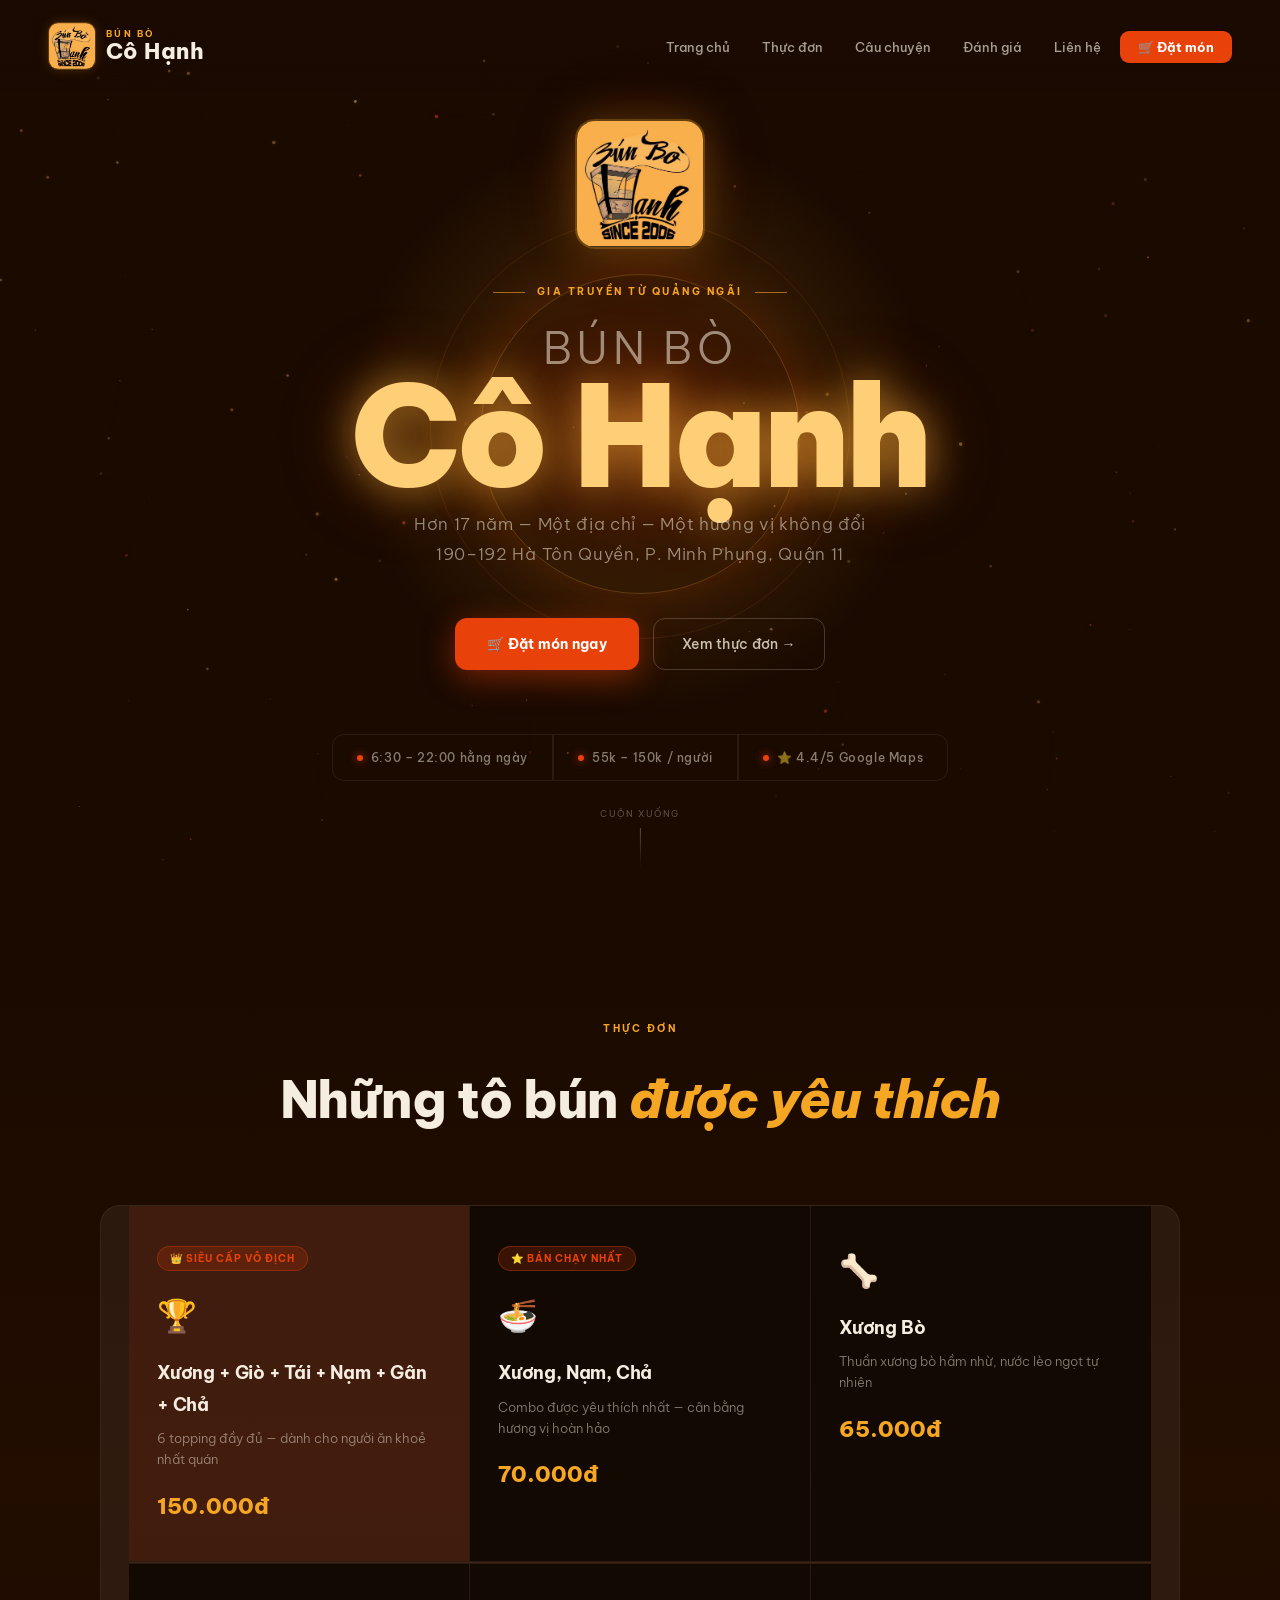
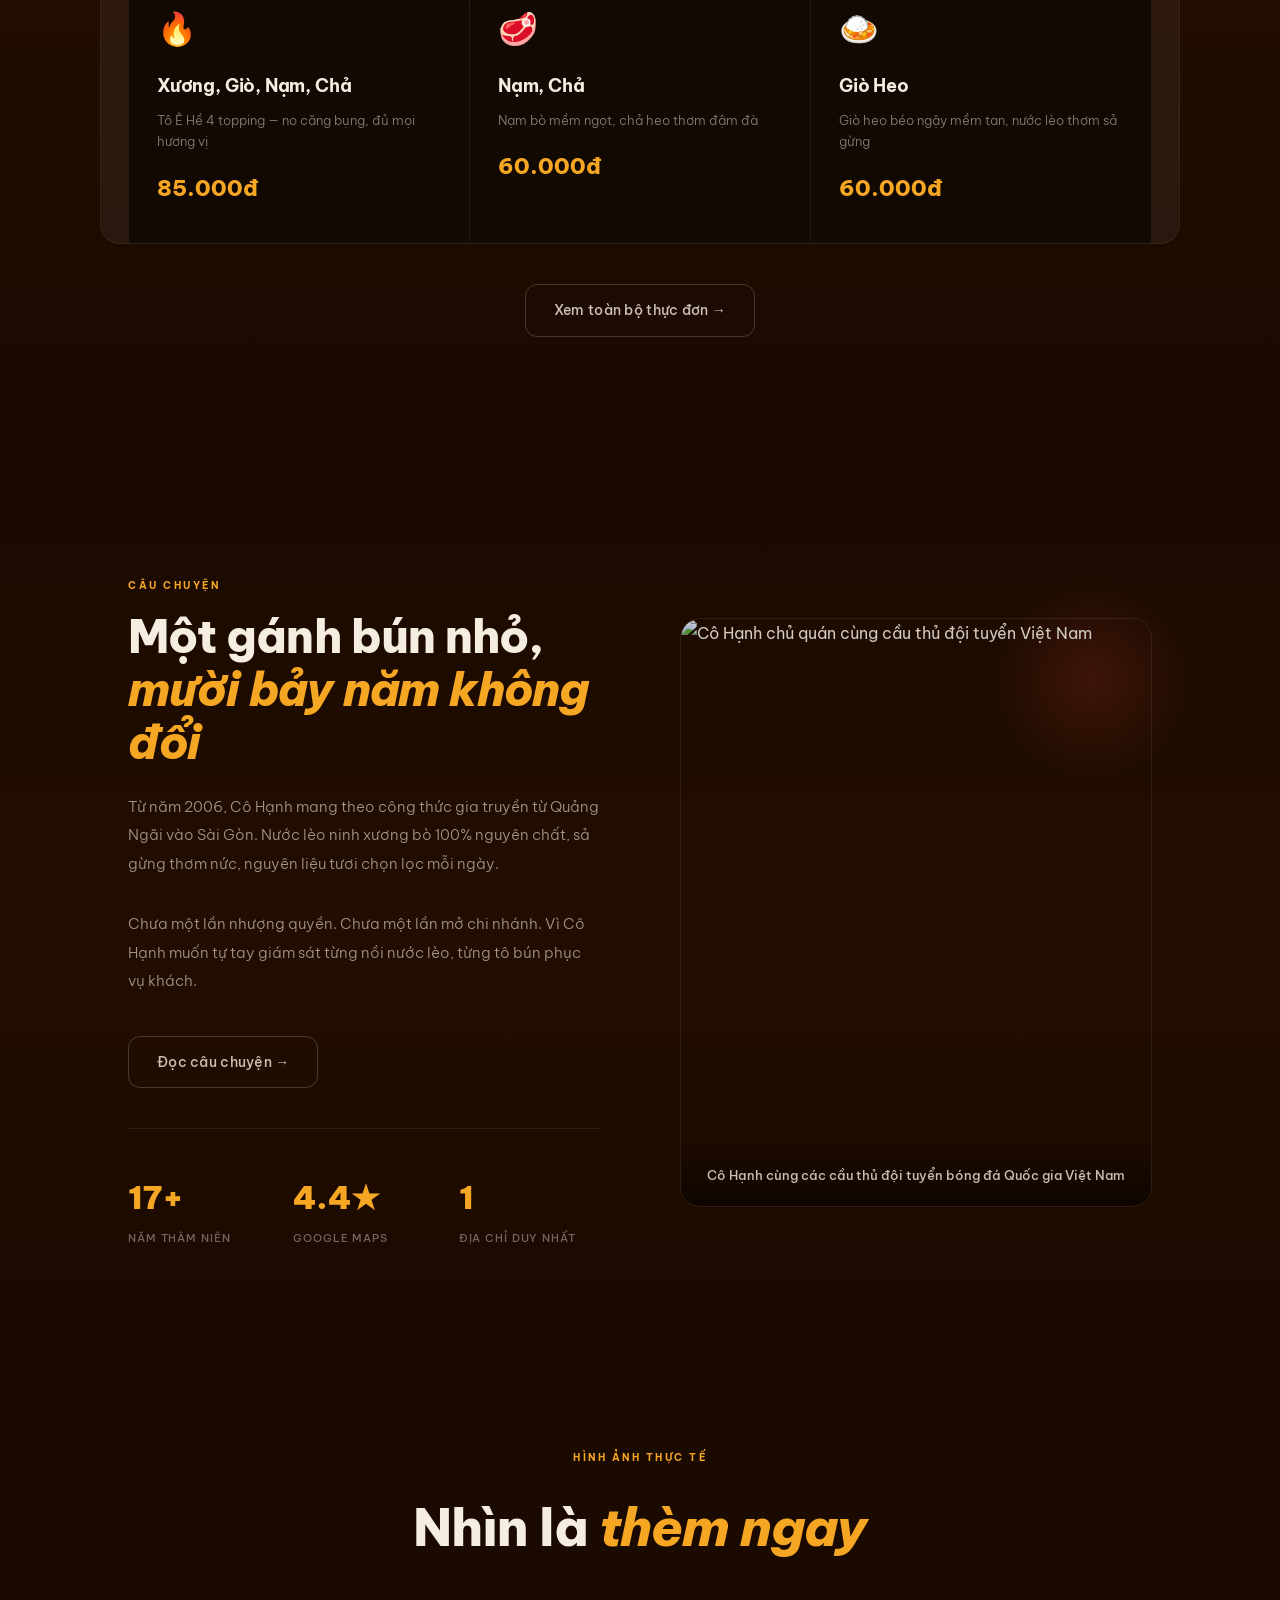
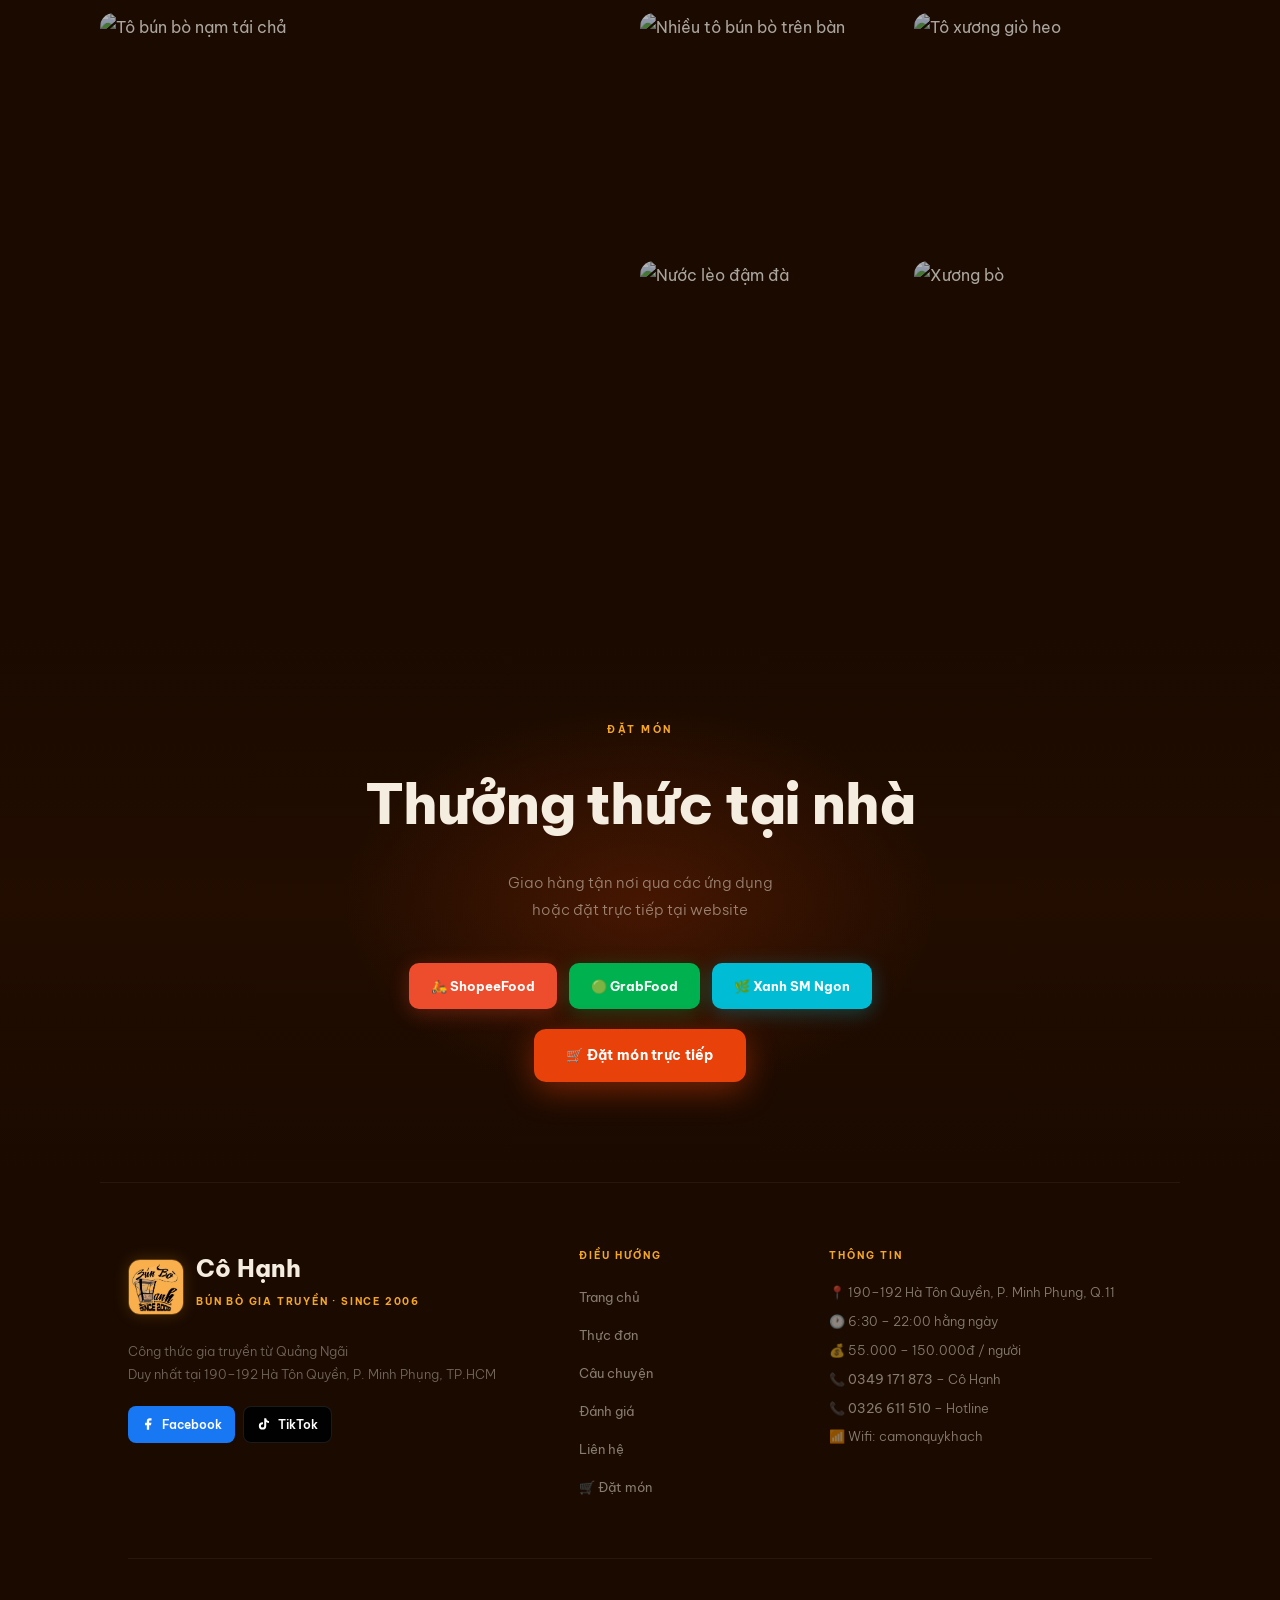
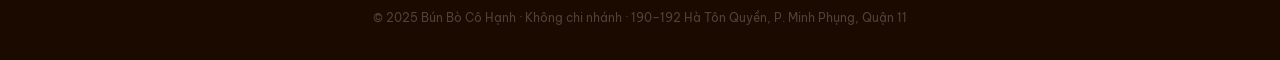
==== commit 054031aa: "🏷️ Add logo to nav, hero, and footer on all pages - Logo image added to:   • Homepage nav (next to b" ====
--- a/index.html
+++ b/index.html
@@ -27,6 +27,25 @@
     pointer-events: none;
   }
 
+
+  /* Logo image */
+  .nav-logo-img {
+    width: 48px; height: 48px;
+    object-fit: cover;
+    border-radius: 10px;
+    flex-shrink: 0;
+    border: 1.5px solid rgba(245,166,35,.3);
+    box-shadow: 0 0 12px rgba(245,166,35,.2);
+  }
+  .home-logo {
+    display: flex !important;
+    flex-direction: row !important;
+    align-items: center;
+    gap: 10px;
+  }
+  .nav-logo-text {
+    display: flex; flex-direction: column; line-height: 1.1;
+  }
   /* NAV */
   .home-nav {
     position: fixed;
@@ -94,6 +113,18 @@
     z-index: 1;
   }
 
+  .hero-logo-wrap {
+    margin-bottom: 24px;
+    opacity: 0; animation: fadeUp .8s ease .1s forwards;
+  }
+  .hero-logo-img {
+    width: 130px; height: 130px;
+    object-fit: cover;
+    border-radius: 20px;
+    margin: 0 auto;
+    border: 2px solid rgba(245,166,35,.35);
+    box-shadow: 0 0 40px rgba(245,166,35,.25), 0 0 80px rgba(232,66,10,.1);
+  }
   /* Radial glow behind title */
   .hero-glow {
     position: absolute;
@@ -563,8 +594,11 @@
 <!-- NAV -->
 <nav class="home-nav">
   <a href="index.html" class="home-logo">
-    <span class="home-logo-sub">Bún Bò</span>
-    <span class="home-logo-main">Cô Hạnh</span>
+    <img src="images/logo.png" alt="Bún Bò Cô Hạnh" class="nav-logo-img">
+    <div class="nav-logo-text">
+      <span class="home-logo-sub">Bún Bò</span>
+      <span class="home-logo-main">Cô Hạnh</span>
+    </div>
   </a>
   <button class="hamburger-home" id="hbg" aria-label="Menu">
     <span></span><span></span><span></span>
@@ -590,6 +624,9 @@
   </div>
 
   <div class="hero-content">
+    <div class="hero-logo-wrap">
+      <img src="images/logo.png" alt="Bún Bò Cô Hạnh Logo" class="hero-logo-img">
+    </div>
     <div class="hero-eyebrow">Gia truyền từ Quảng Ngãi</div>
     <h1 class="hero-title">
       <span class="hero-title-top">Bún Bò</span>
@@ -757,8 +794,13 @@
   <div class="home-footer">
     <div class="hf-grid">
       <div>
-        <div class="hf-brand-name">Cô Hạnh</div>
-        <div class="hf-brand-sub">Bún Bò Gia Truyền · Since 2006</div>
+        <div style="display:flex;align-items:center;gap:12px;margin-bottom:14px">
+          <img src="images/logo.png" alt="Logo Bún Bò Cô Hạnh" style="width:56px;height:56px;object-fit:cover;border-radius:12px;border:1.5px solid rgba(245,166,35,.35);box-shadow:0 0 16px rgba(245,166,35,.2);flex-shrink:0">
+          <div>
+            <div class="hf-brand-name">Cô Hạnh</div>
+            <div class="hf-brand-sub">Bún Bò Gia Truyền · Since 2006</div>
+          </div>
+        </div>
         <div class="hf-brand-desc">Công thức gia truyền từ Quảng Ngãi<br>Duy nhất tại 190–192 Hà Tôn Quyền, P. Minh Phụng, TP.HCM</div>
         <div class="hf-social">
           <a href="https://facebook.com/bunbocohanhngonbore" target="_blank" class="hf-fb">
--- a/style.css
+++ b/style.css
@@ -92,6 +92,19 @@
 }
 
 .logo { display: flex; flex-direction: column; line-height: 1.1; }
+.logo-with-img {
+  flex-direction: row !important;
+  align-items: center;
+  gap: 10px;
+}
+.nav-logo-img-light {
+  width: 44px; height: 44px;
+  object-fit: cover;
+  border-radius: 9px;
+  flex-shrink: 0;
+  border: 1.5px solid rgba(160,100,20,.25);
+  box-shadow: 0 2px 10px rgba(160,100,20,.15);
+}
 .logo-vn {
   font-family: var(--font-body);
   font-size: 9px; font-weight: 700;
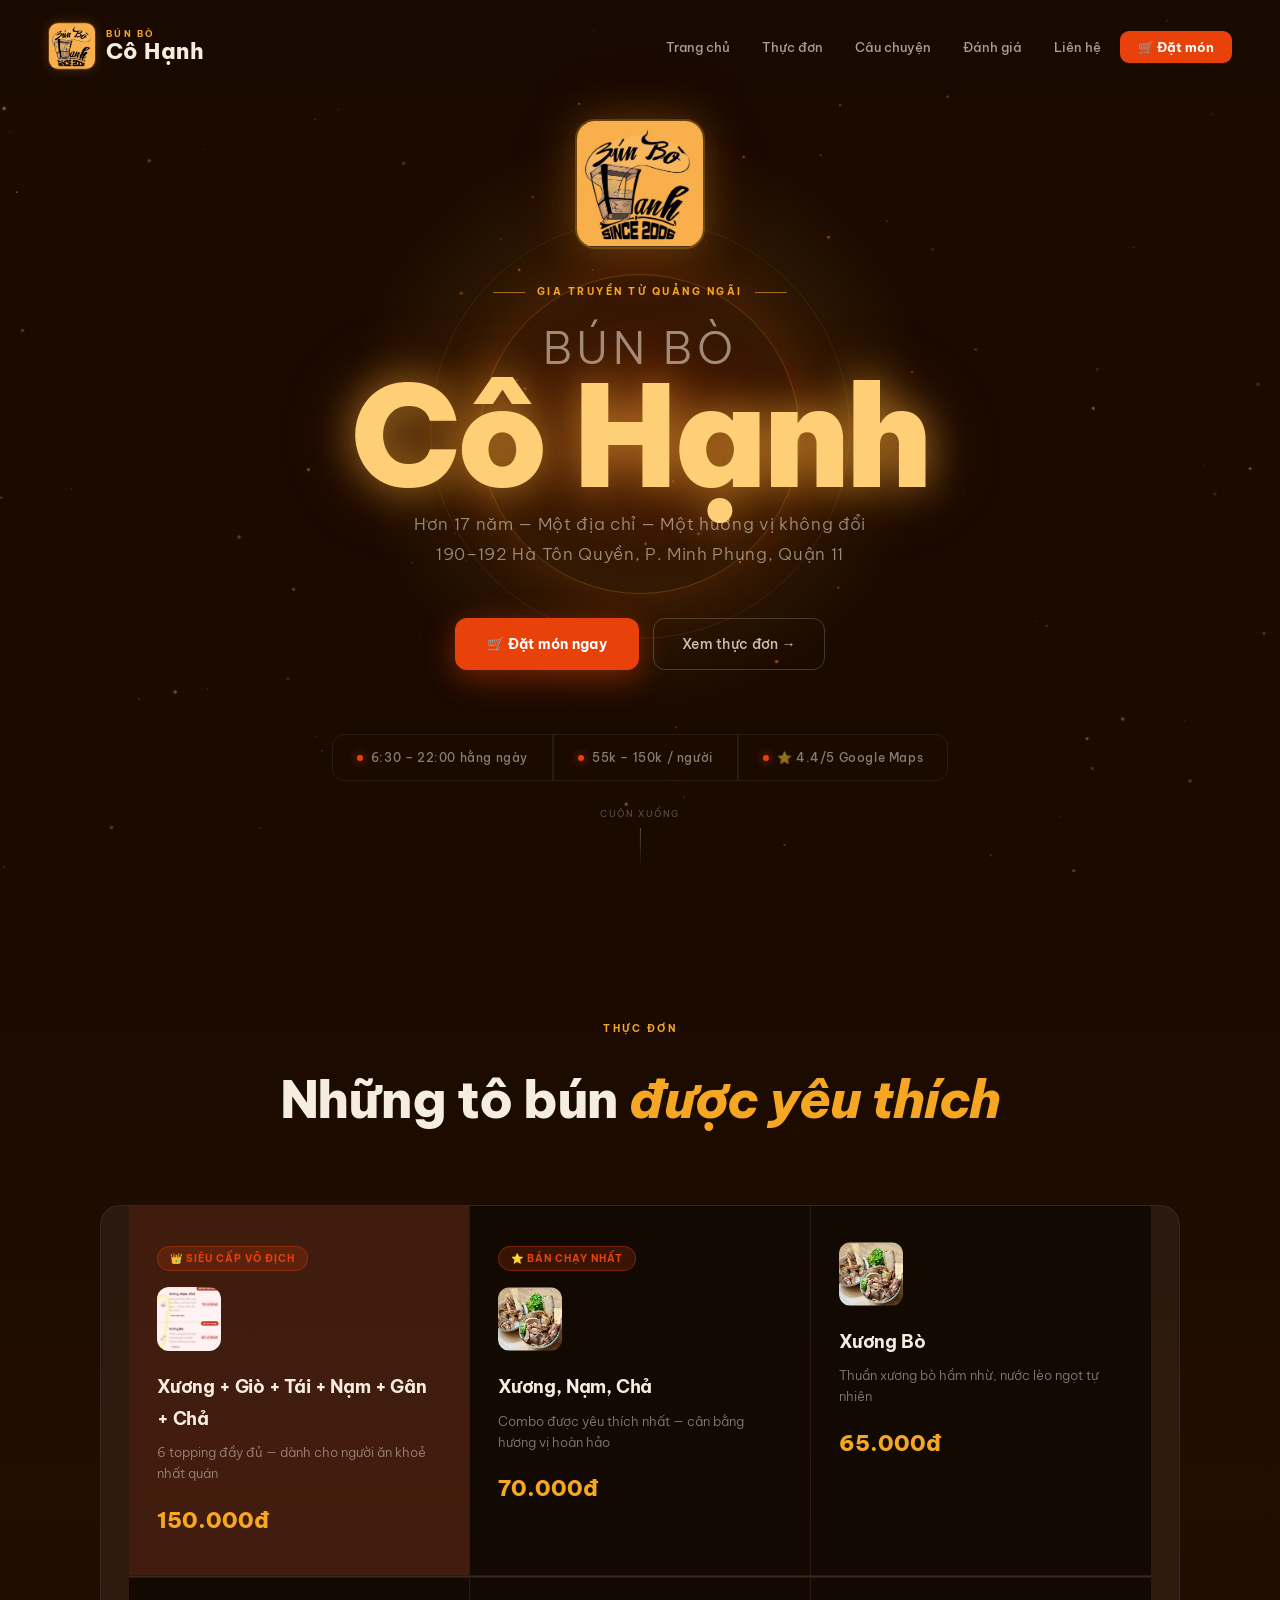
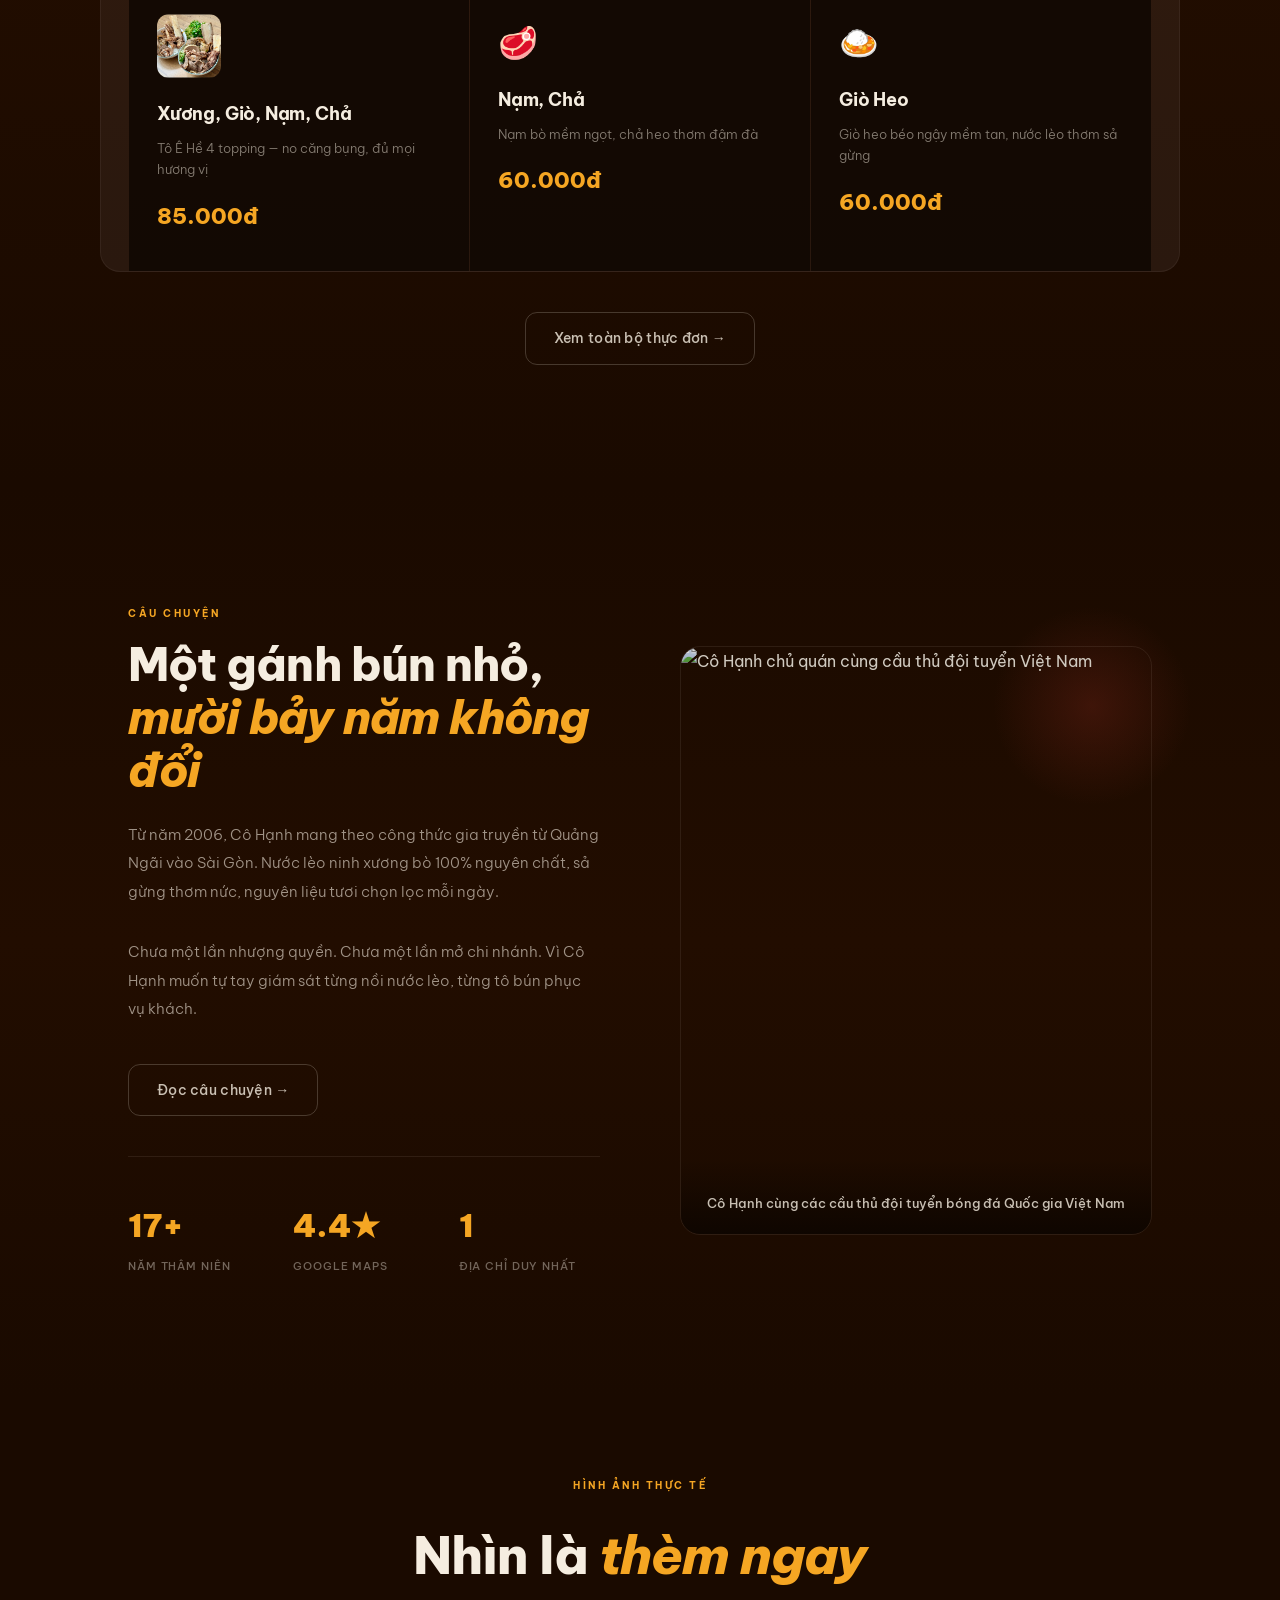
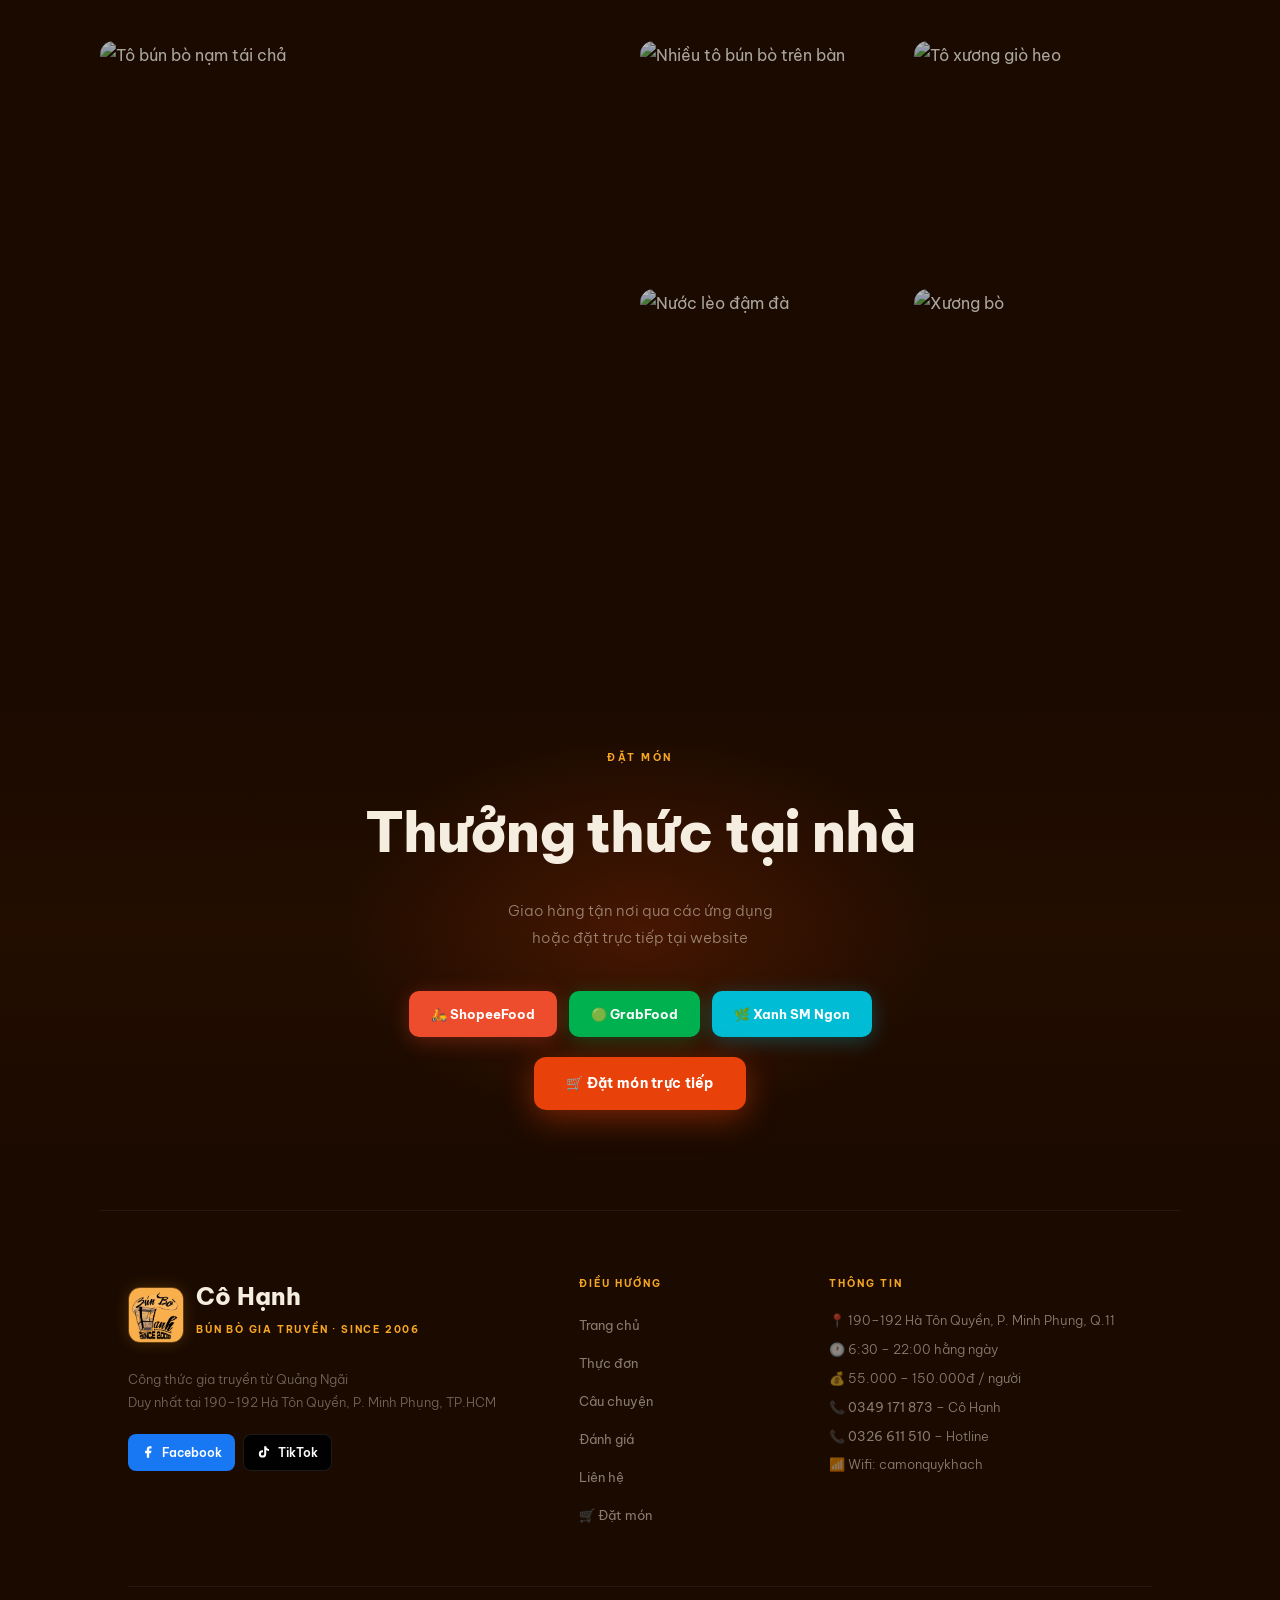
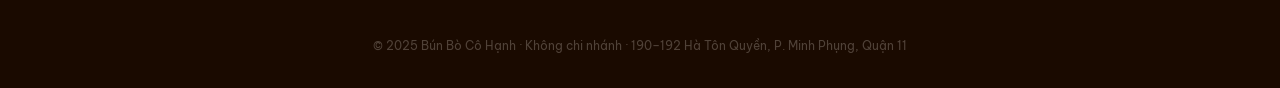
==== commit d8b4be17: "📸 Replace dish icons with real food photos - All 'Xương' dishes: real photo xuong-bo.png (2 bowls of" ====
--- a/index.html
+++ b/index.html
@@ -661,7 +661,7 @@
 
     <div class="dish-card featured sr sr-delay-1">
       <div class="dish-badge">👑 Siêu Cấp Vô Địch</div>
-      <span class="dish-emoji">🏆</span>
+      <span class="dish-emoji dish-img"><img src="images/sieu-cap.png" alt="Tô Siêu Cấp Vô Địch"></span>
       <div class="dish-name">Xương + Giò + Tái + Nạm + Gân + Chả</div>
       <div class="dish-desc">6 topping đầy đủ — dành cho người ăn khoẻ nhất quán</div>
       <div class="dish-price">150.000đ</div>
@@ -669,14 +669,14 @@
 
     <div class="dish-card sr sr-delay-2">
       <span class="dish-badge">⭐ Bán chạy nhất</span>
-      <span class="dish-emoji">🍜</span>
+      <span class="dish-emoji dish-img"><img src="images/xuong-bo.png" alt="Xương bò Cô Hạnh"></span>
       <div class="dish-name">Xương, Nạm, Chả</div>
       <div class="dish-desc">Combo được yêu thích nhất — cân bằng hương vị hoàn hảo</div>
       <div class="dish-price">70.000đ</div>
     </div>
 
     <div class="dish-card sr sr-delay-3">
-      <span class="dish-emoji">🦴</span>
+      <span class="dish-emoji dish-img"><img src="images/xuong-bo.png" alt="Xương bò Cô Hạnh"></span>
       <div class="dish-name">Xương Bò</div>
       <div class="dish-desc">Thuần xương bò hầm nhừ, nước lèo ngọt tự nhiên</div>
       <div class="dish-price">65.000đ</div>
@@ -685,7 +685,7 @@
     <div class="dish-divider"></div>
 
     <div class="dish-card sr sr-delay-1">
-      <span class="dish-emoji">🔥</span>
+      <span class="dish-emoji dish-img"><img src="images/xuong-bo.png" alt="Xương bò Cô Hạnh"></span>
       <div class="dish-name">Xương, Giò, Nạm, Chả</div>
       <div class="dish-desc">Tô Ê Hề 4 topping — no căng bụng, đủ mọi hương vị</div>
       <div class="dish-price">85.000đ</div>
--- a/style.css
+++ b/style.css
@@ -722,3 +722,31 @@
     grid-template-rows: 160px 160px 160px;
   }
 }
+
+/* ── Real food photo in menu/order cards ── */
+.mfc-img, .oi-img, .dish-img {
+  padding: 0 !important;
+  overflow: hidden;
+}
+.mfc-img img {
+  width: 72px;
+  height: 72px;
+  object-fit: cover;
+  border-radius: 10px;
+  border: 1.5px solid var(--border);
+  flex-shrink: 0;
+}
+.oi-img img {
+  width: 48px;
+  height: 48px;
+  object-fit: cover;
+  border-radius: 8px;
+  border: 1.5px solid var(--border);
+}
+.dish-img img {
+  width: 64px;
+  height: 64px;
+  object-fit: cover;
+  border-radius: 12px;
+  margin-bottom: 6px;
+}
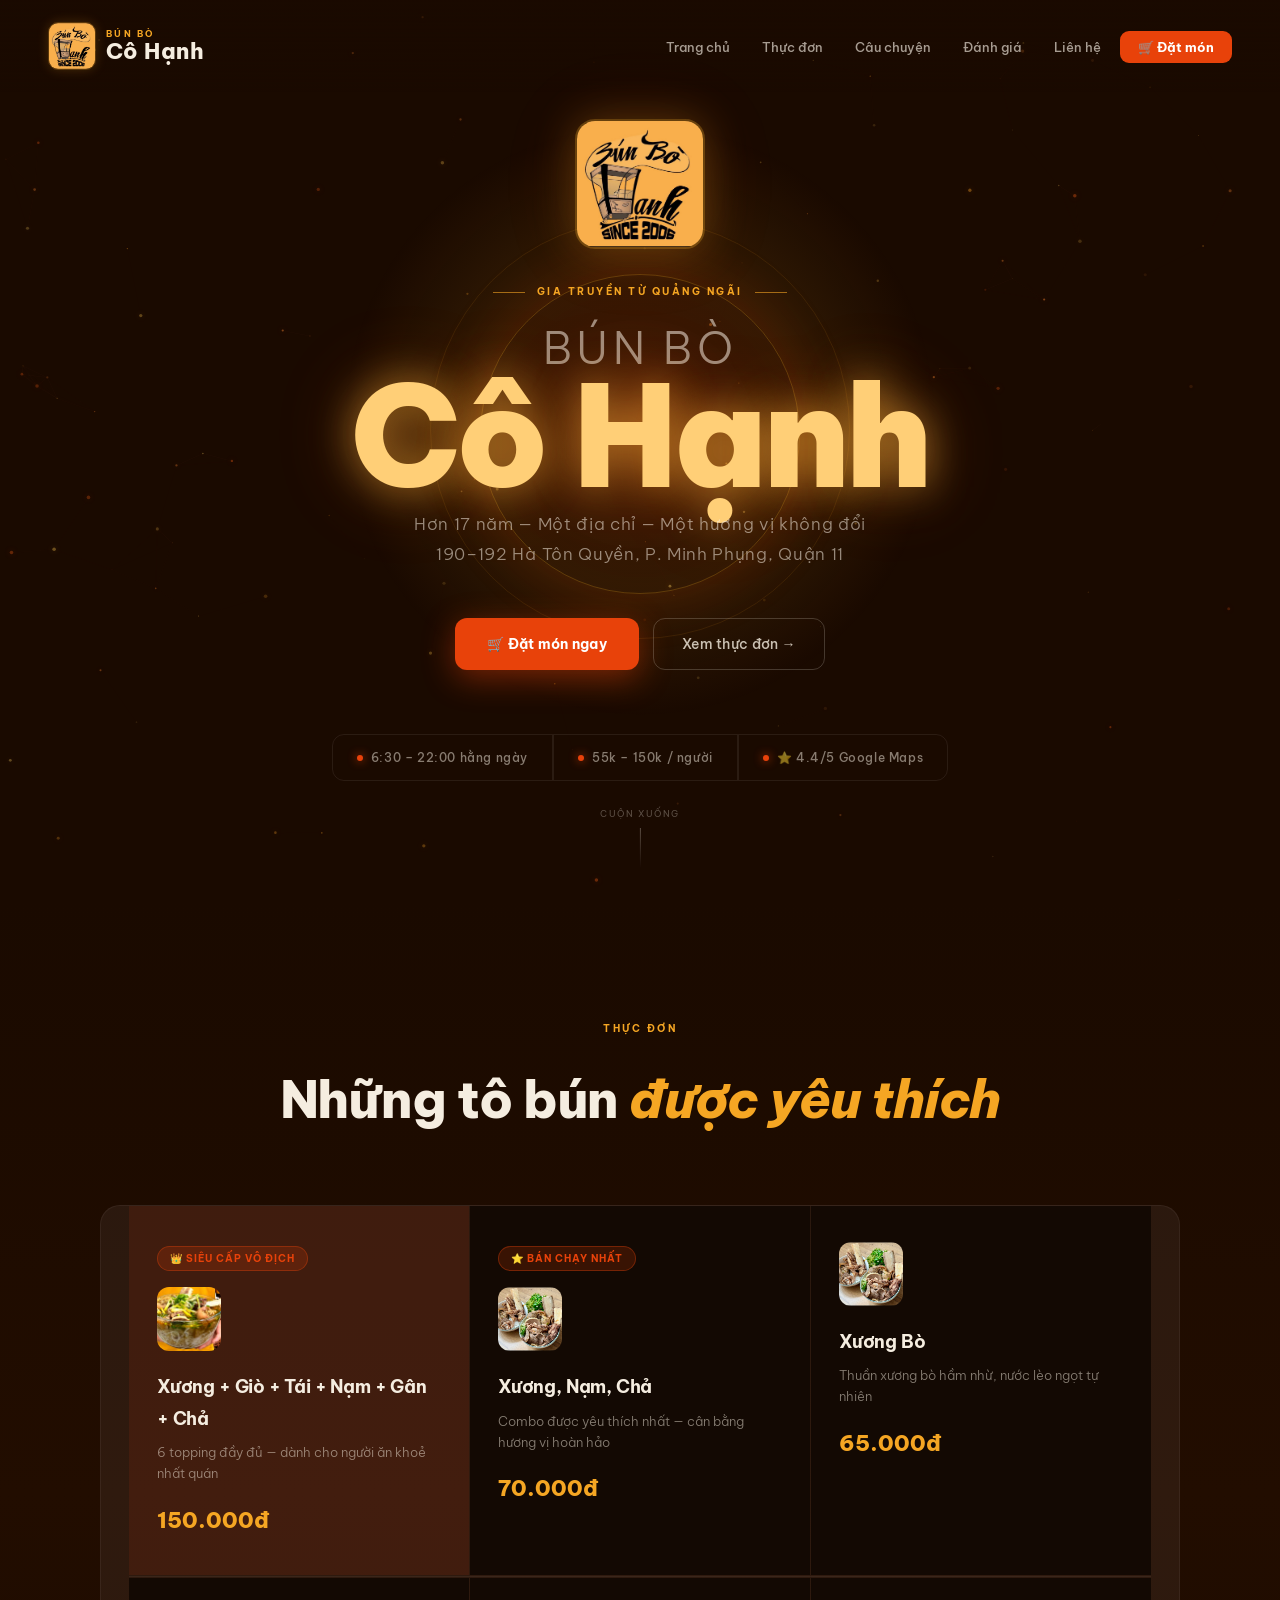
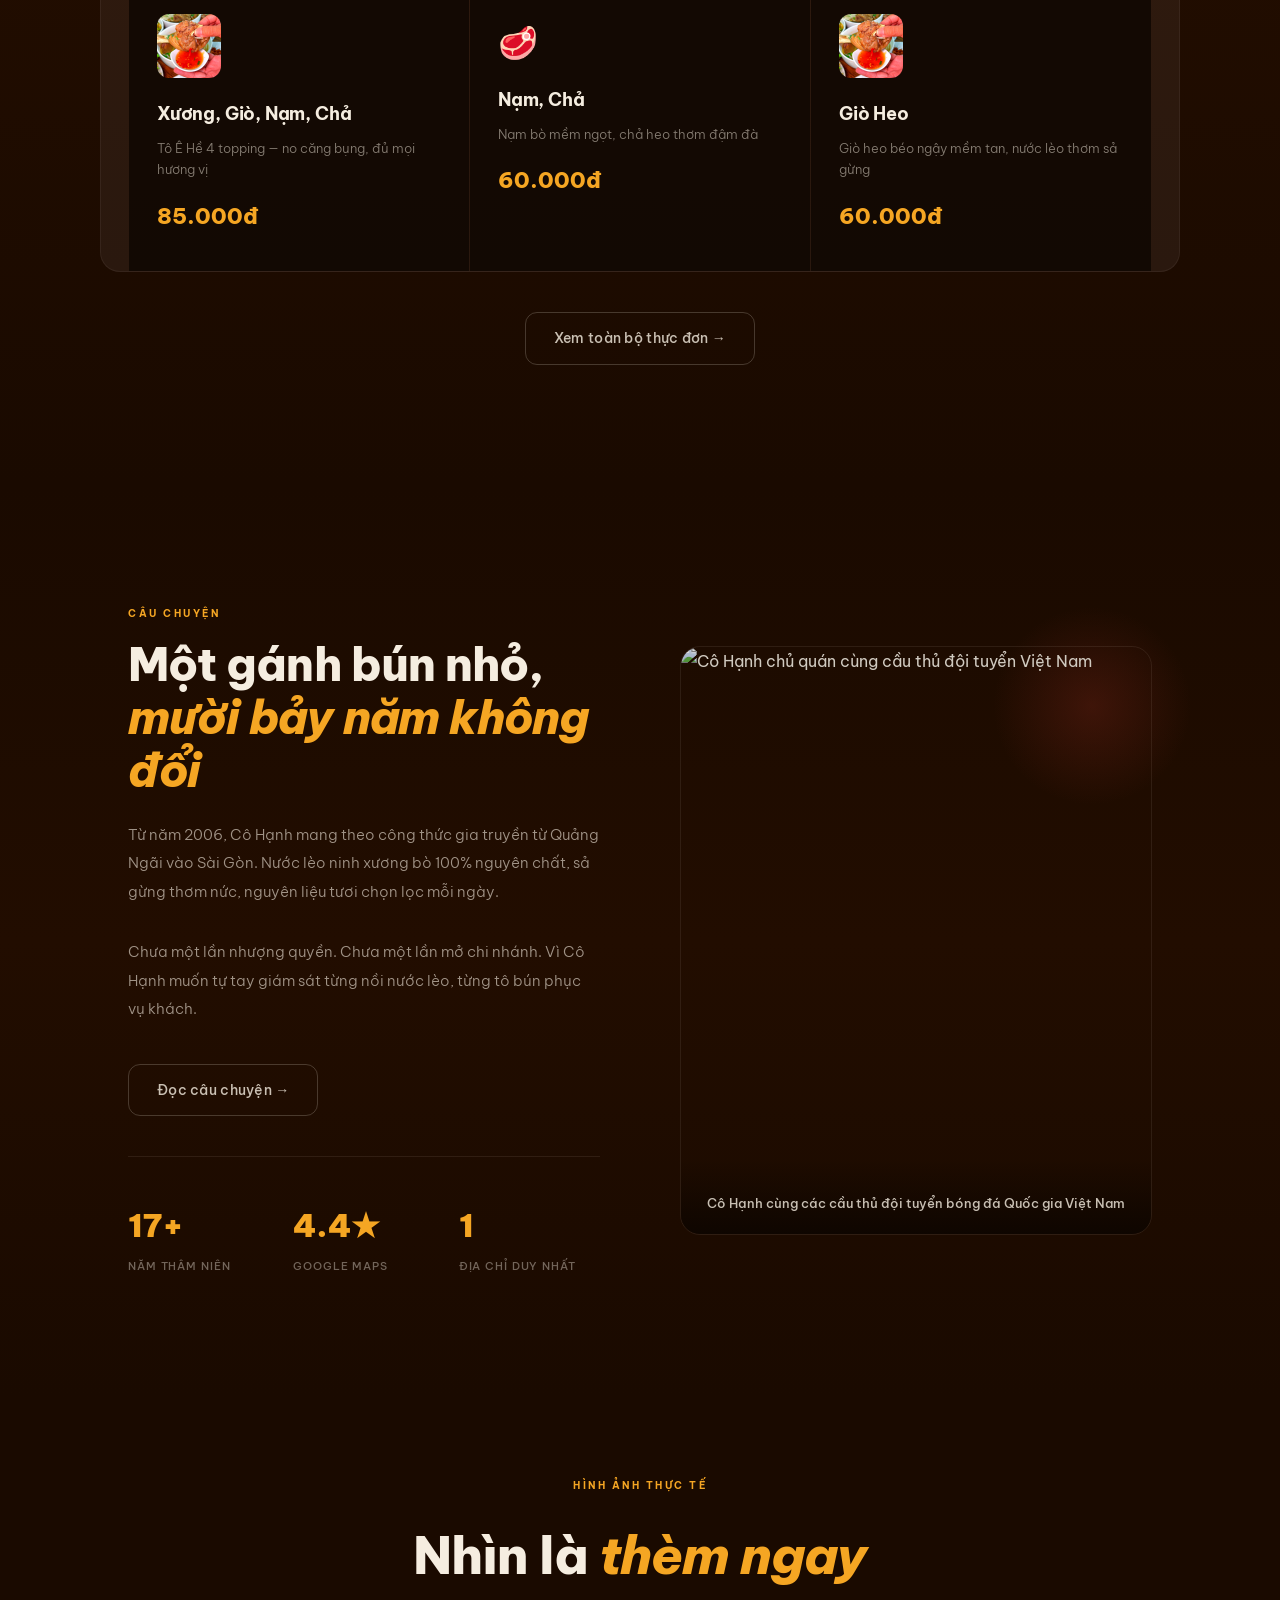
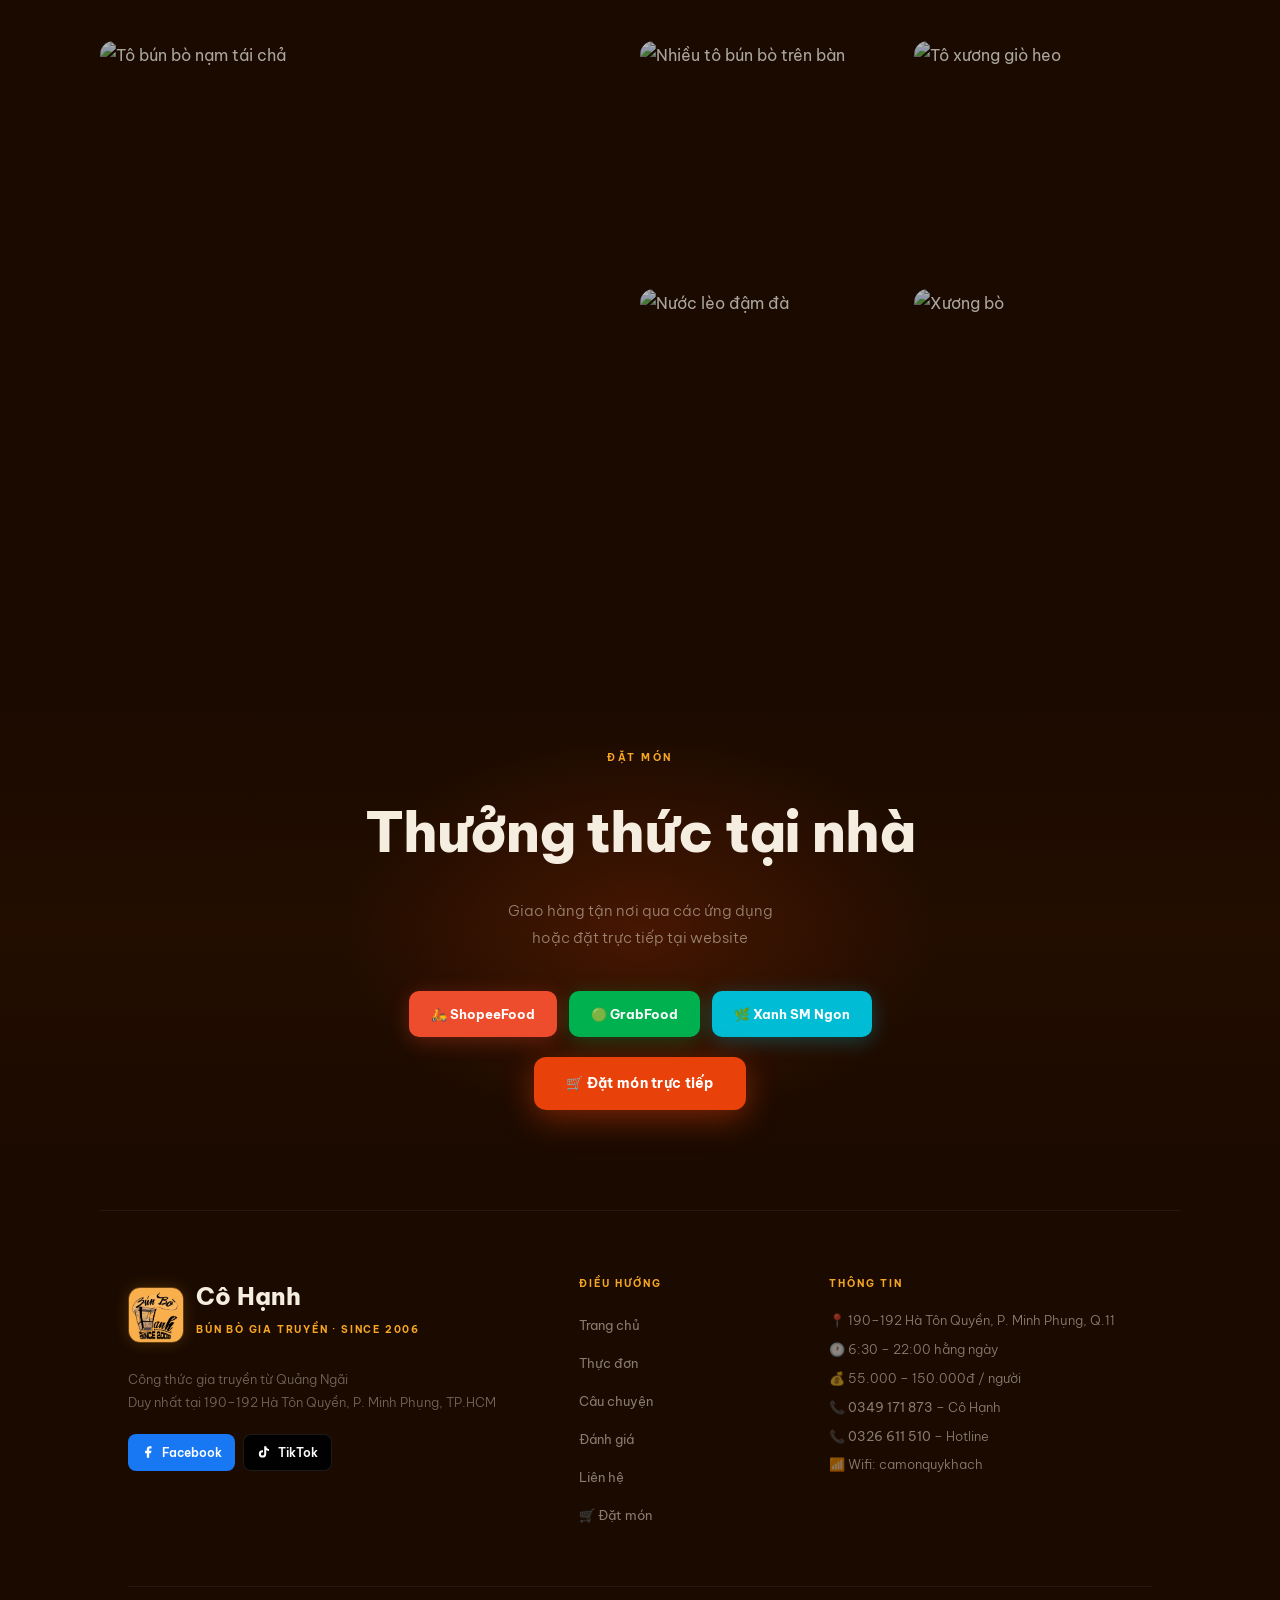
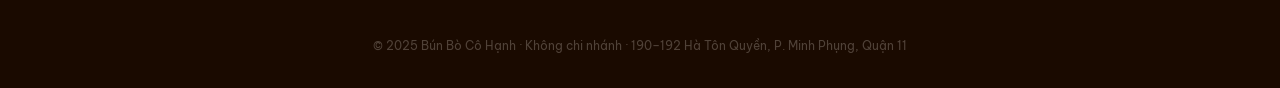
==== commit c5c89aee: "📸 Add real photo for Giò Heo & Giò, Nạm, Chả - New photo: giò heo dipped in chilli fish sauce — very" ====
--- a/index.html
+++ b/index.html
@@ -685,7 +685,7 @@
     <div class="dish-divider"></div>
 
     <div class="dish-card sr sr-delay-1">
-      <span class="dish-emoji dish-img"><img src="images/xuong-bo.png" alt="Xương bò Cô Hạnh"></span>
+      <span class="dish-emoji dish-img"><img src="images/gio-heo.png" alt="Giò heo Cô Hạnh"></span>
       <div class="dish-name">Xương, Giò, Nạm, Chả</div>
       <div class="dish-desc">Tô Ê Hề 4 topping — no căng bụng, đủ mọi hương vị</div>
       <div class="dish-price">85.000đ</div>
@@ -699,7 +699,7 @@
     </div>
 
     <div class="dish-card sr sr-delay-3">
-      <span class="dish-emoji">🍛</span>
+      <span class="dish-emoji dish-img"><img src="images/gio-heo.png" alt="Giò heo Cô Hạnh"></span>
       <div class="dish-name">Giò Heo</div>
       <div class="dish-desc">Giò heo béo ngậy mềm tan, nước lèo thơm sả gừng</div>
       <div class="dish-price">60.000đ</div>
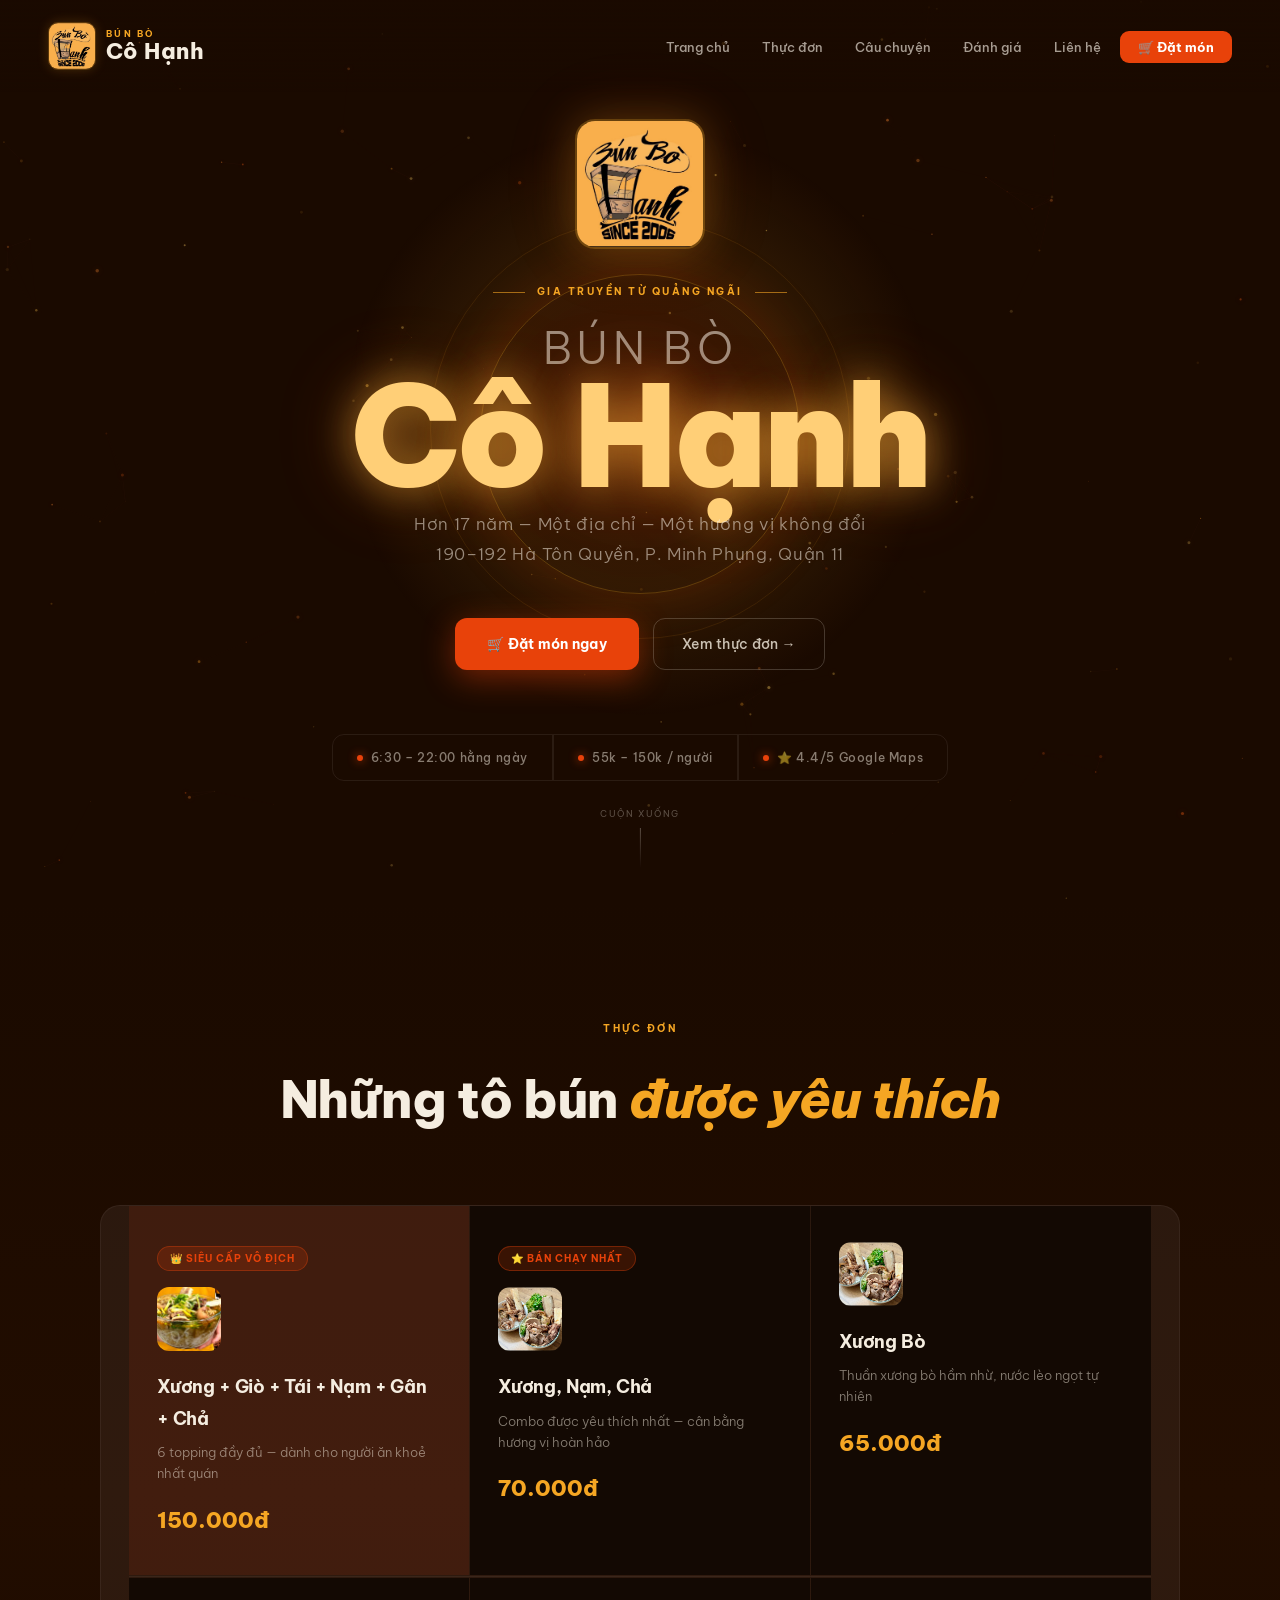
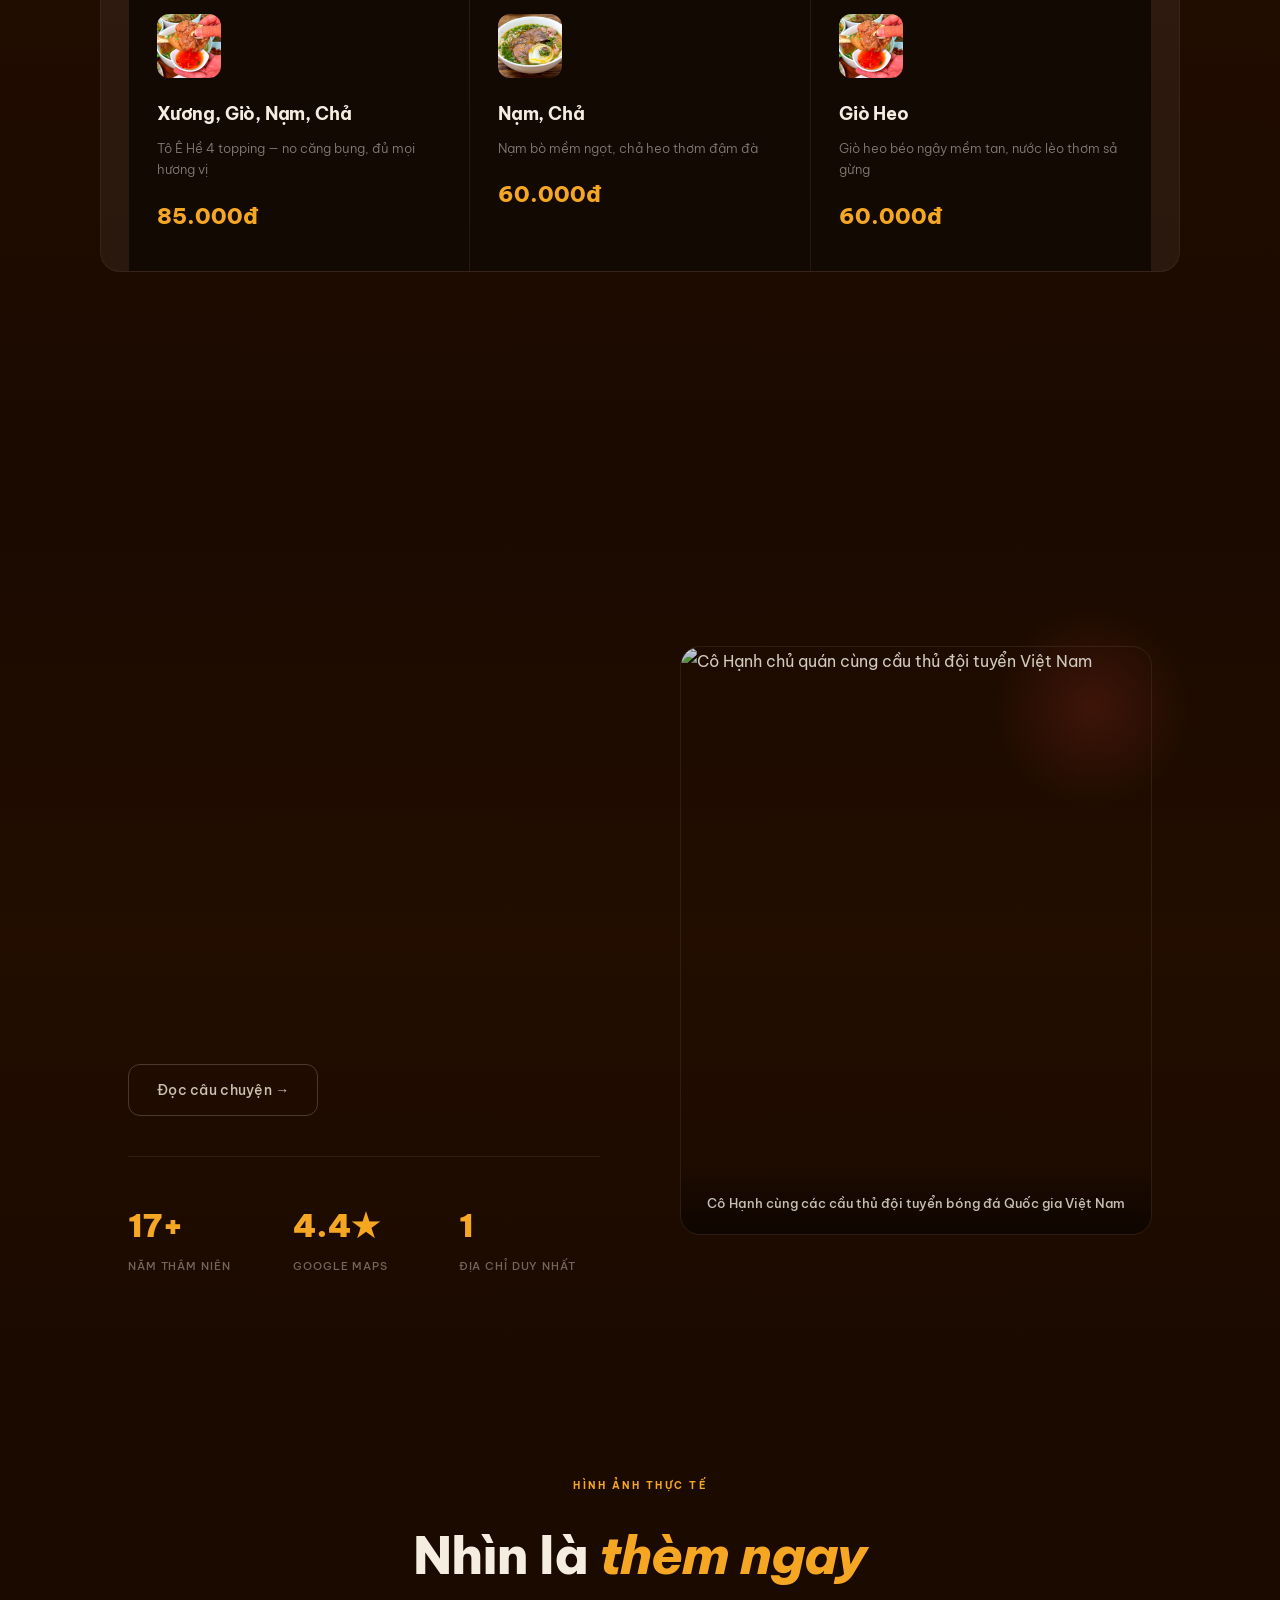
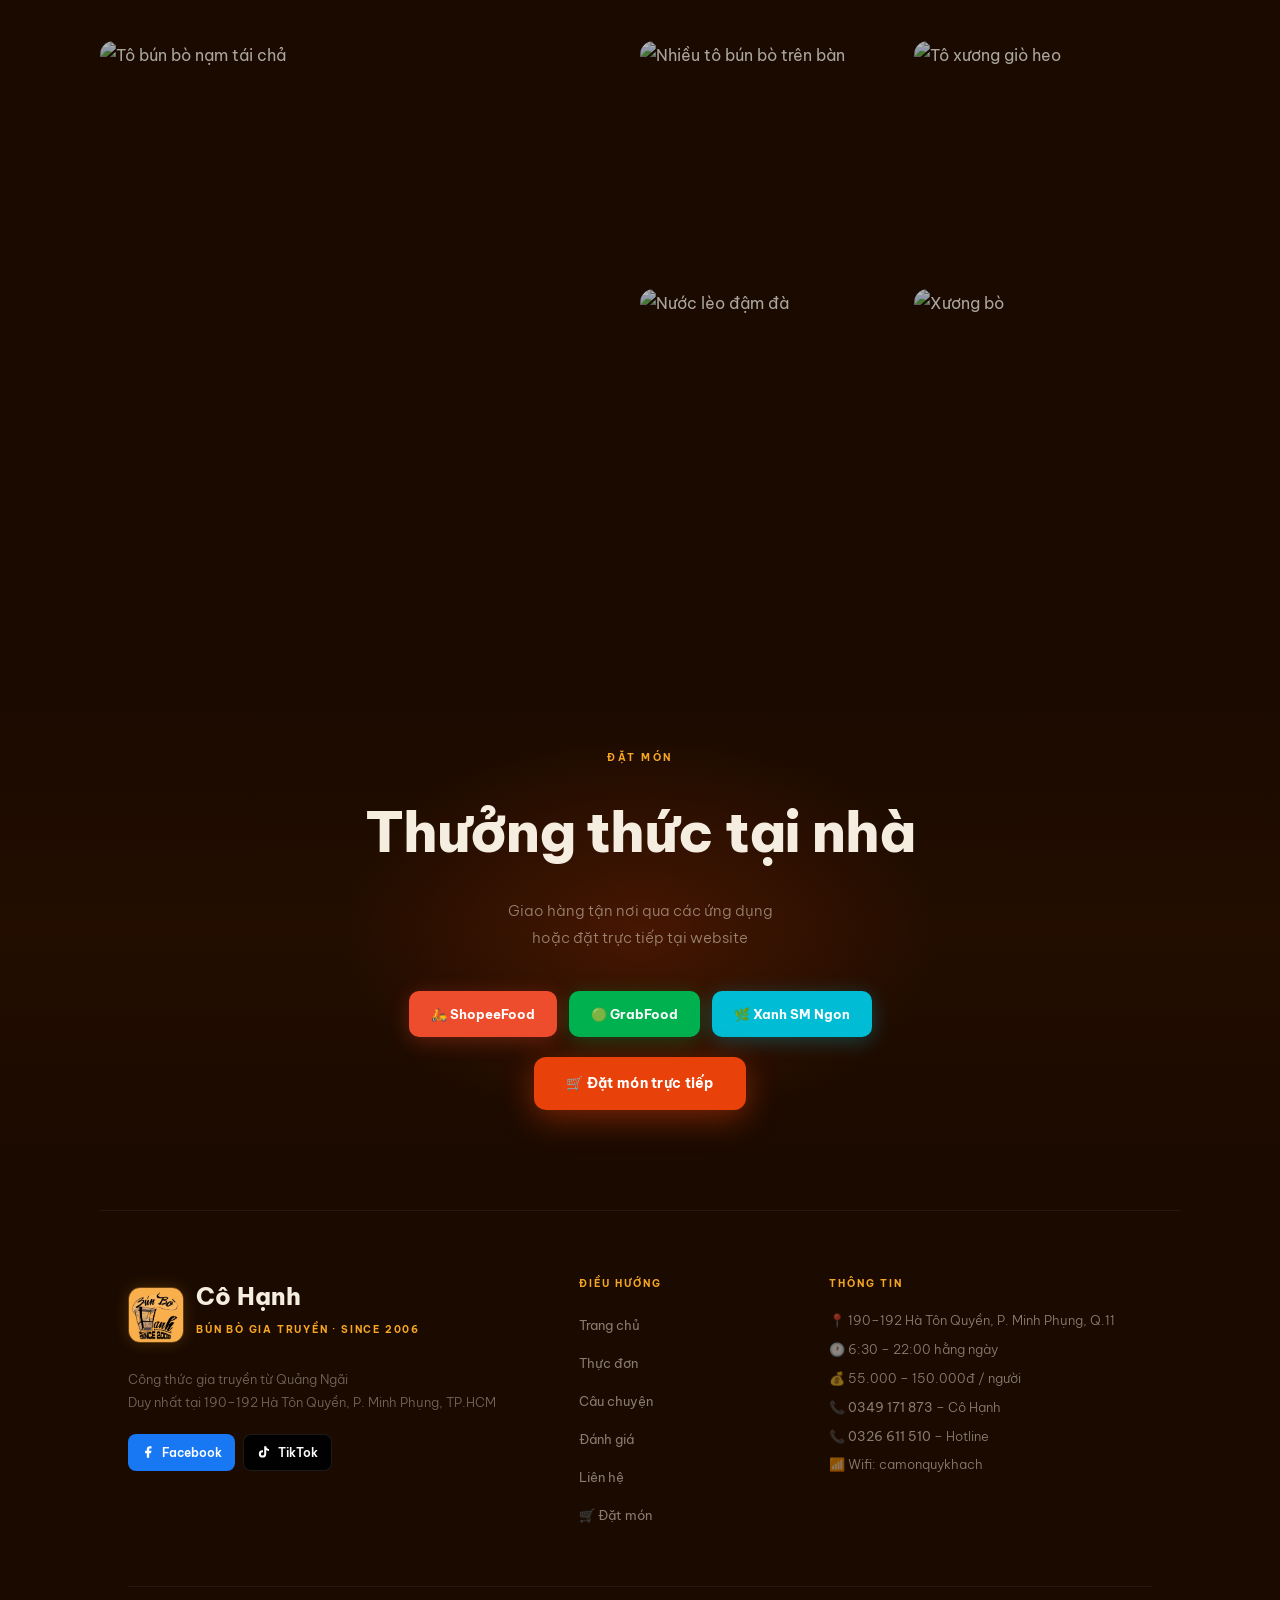
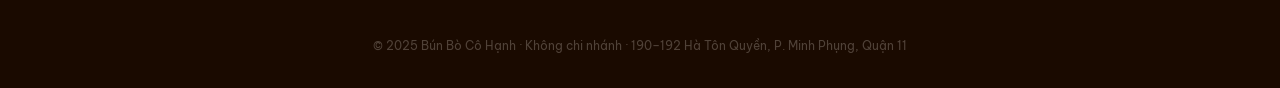
==== commit f6919462: "📸 Add real photo for Tái/Nạm/Gân dishes - New photo: tai-nam.png (beautiful bowl with nạm, tái, chả)" ====
--- a/index.html
+++ b/index.html
@@ -692,7 +692,7 @@
     </div>
 
     <div class="dish-card sr sr-delay-2">
-      <span class="dish-emoji">🥩</span>
+      <span class="dish-emoji dish-img"><img src="images/tai-nam.png" alt="Tô bún bò Cô Hạnh"></span>
       <div class="dish-name">Nạm, Chả</div>
       <div class="dish-desc">Nạm bò mềm ngọt, chả heo thơm đậm đà</div>
       <div class="dish-price">60.000đ</div>
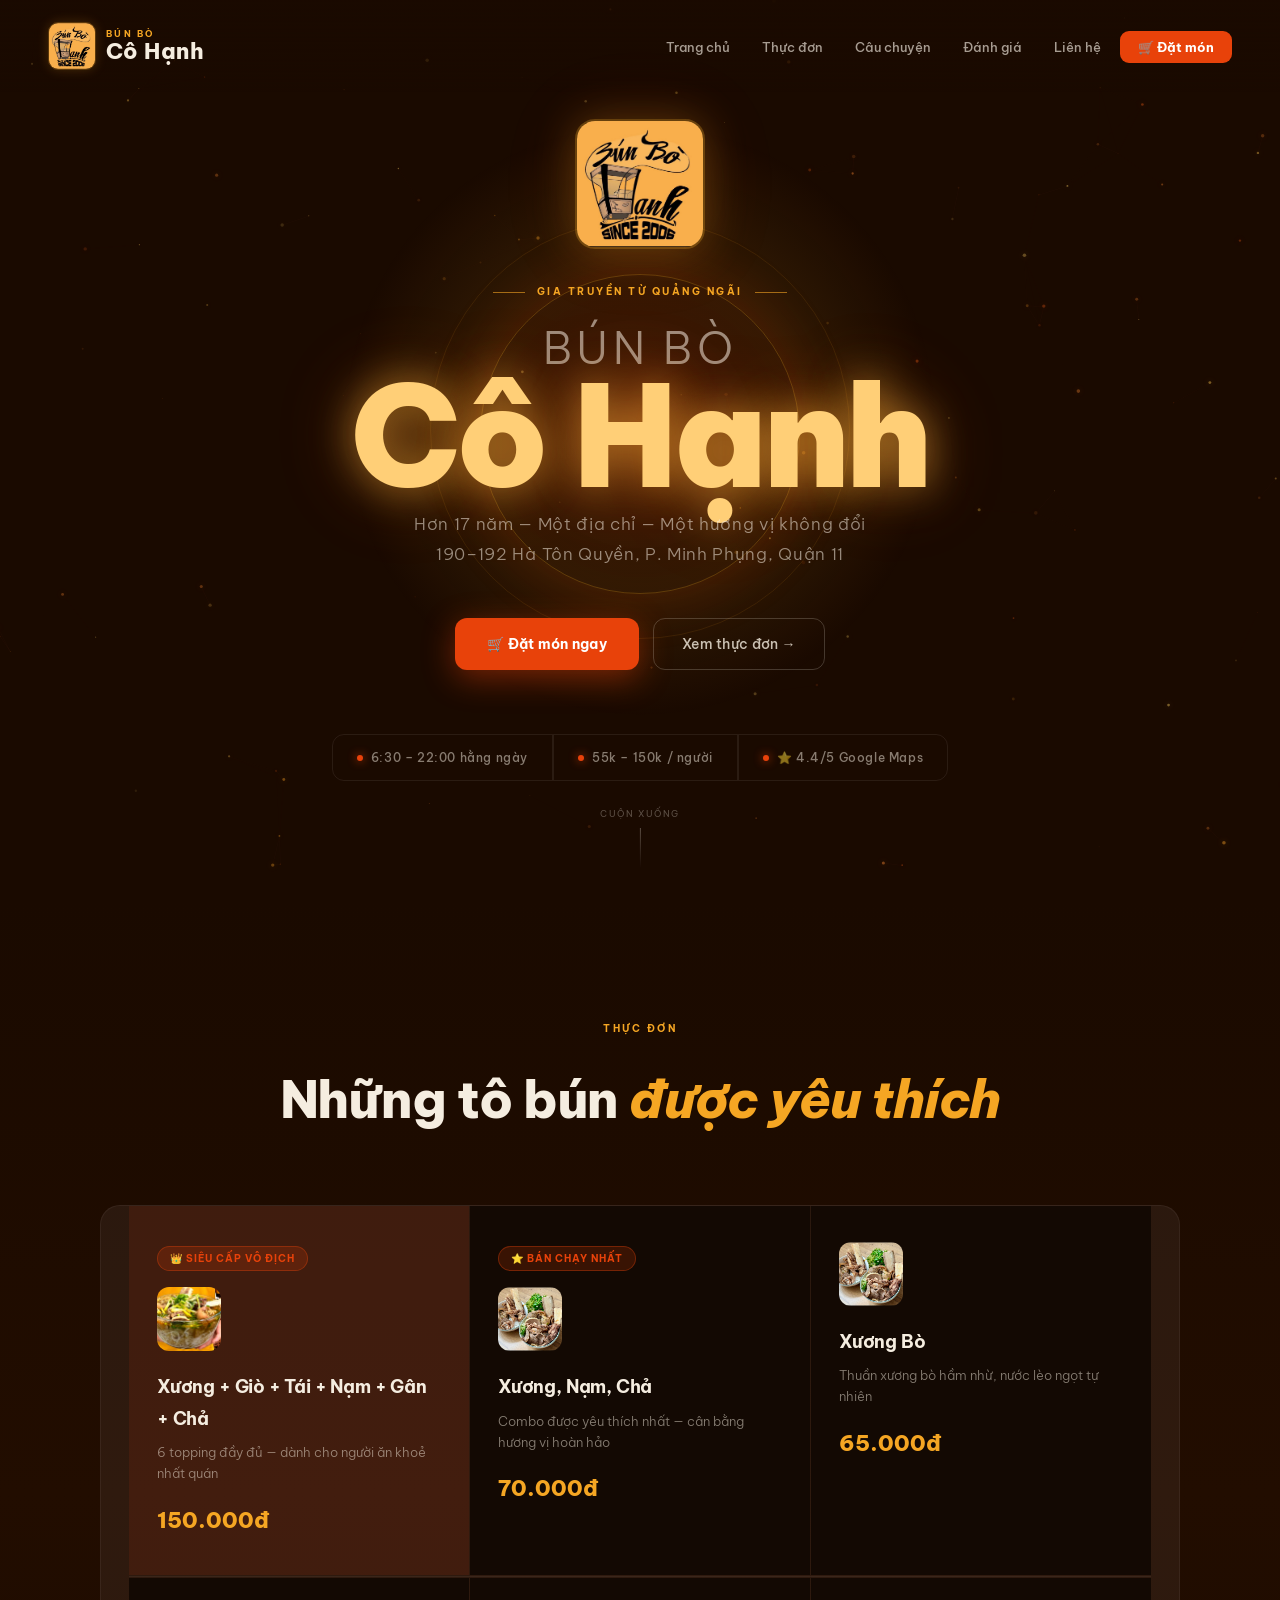
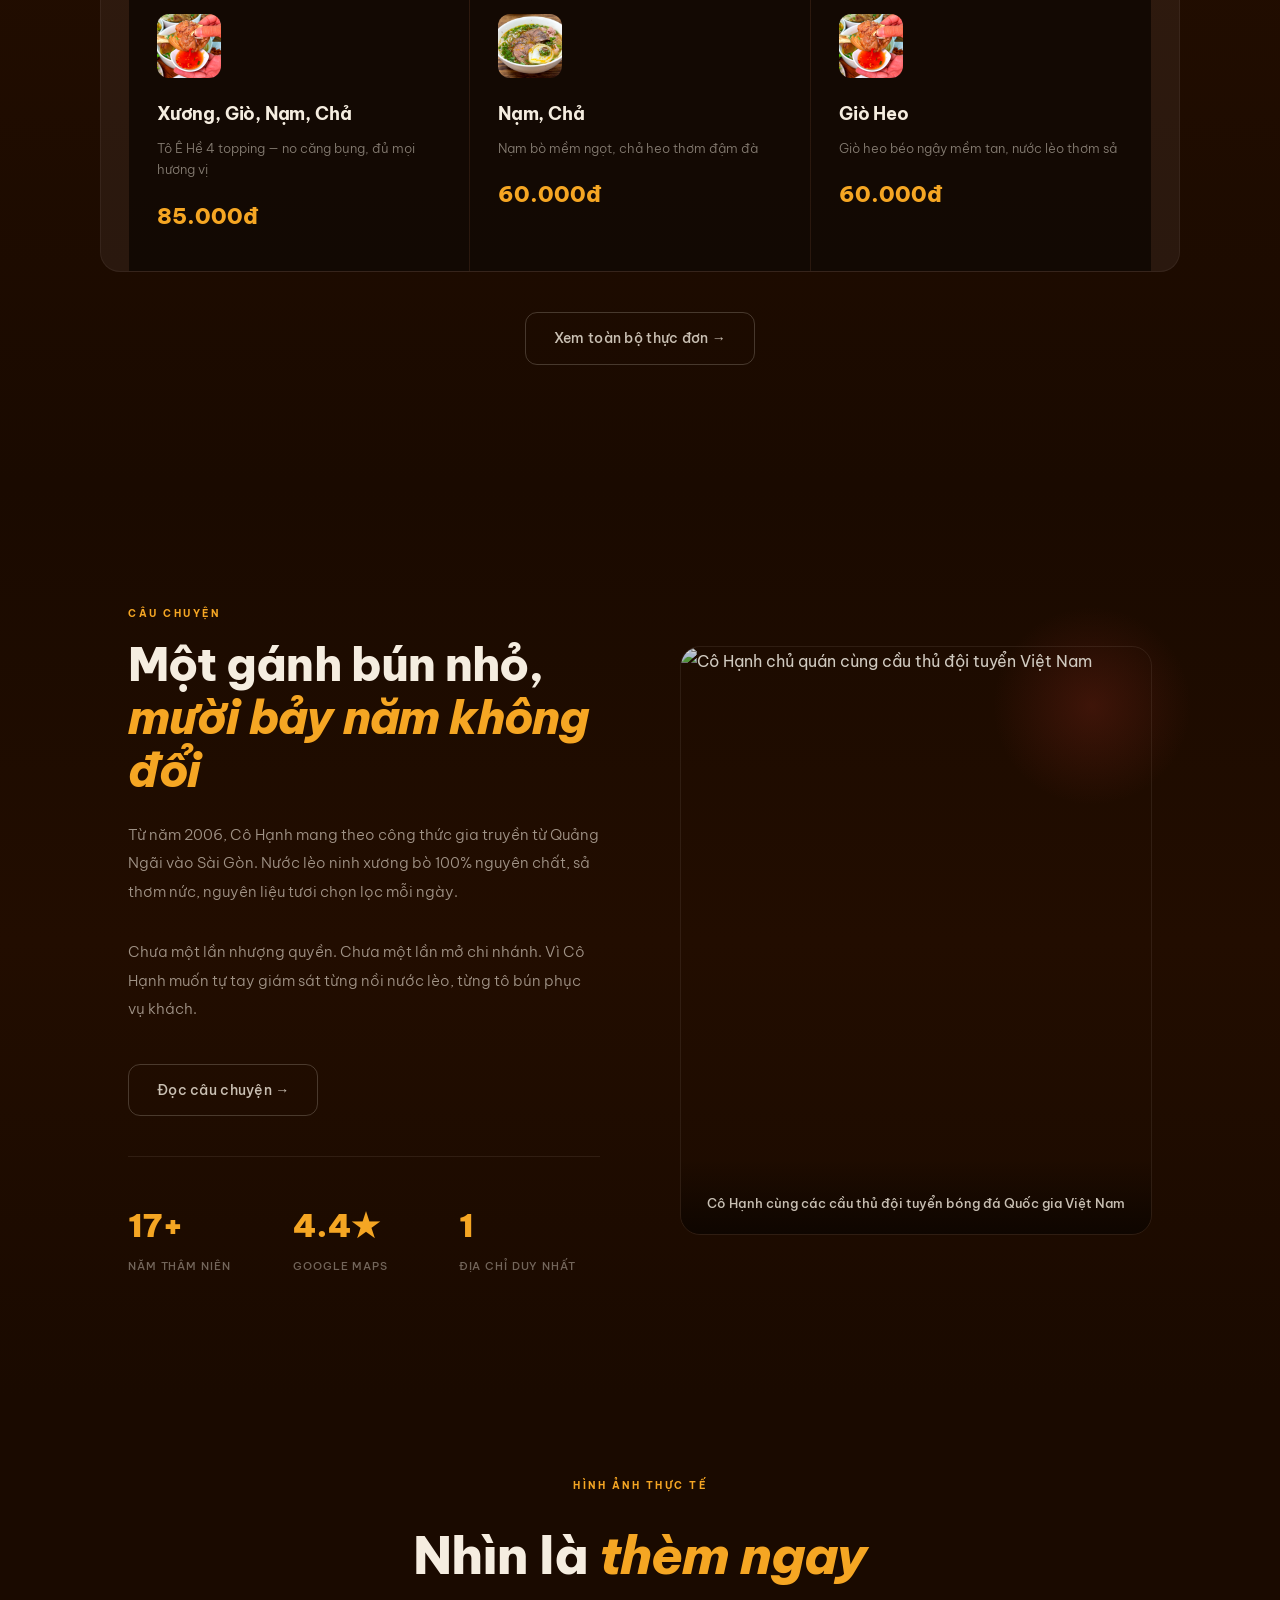
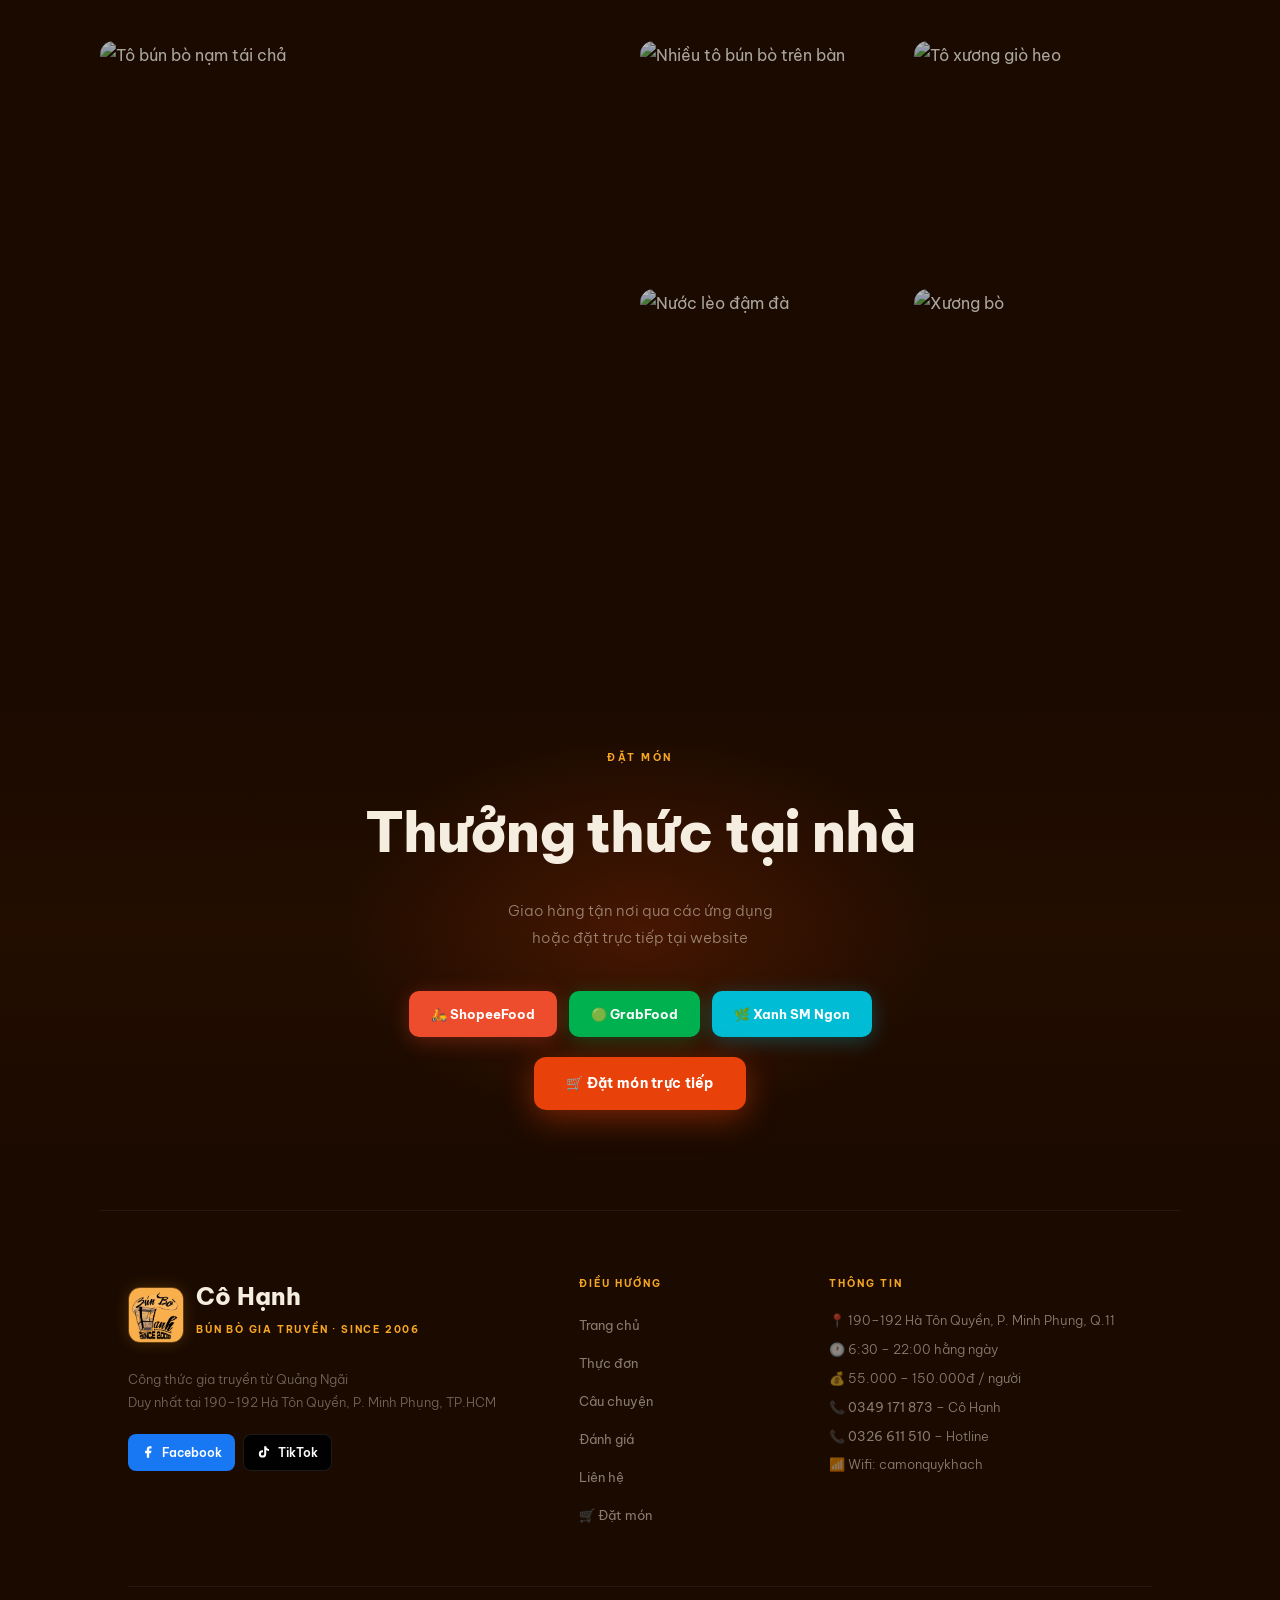
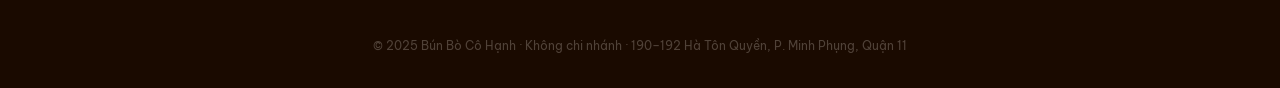
==== commit e86b6415: "📸 Add Chả Heo photo + remove gừng from all descriptions - Chả Heo Tận Lò Quảng Ngãi: real photo of C" ====
--- a/index.html
+++ b/index.html
@@ -701,7 +701,7 @@
     <div class="dish-card sr sr-delay-3">
       <span class="dish-emoji dish-img"><img src="images/gio-heo.png" alt="Giò heo Cô Hạnh"></span>
       <div class="dish-name">Giò Heo</div>
-      <div class="dish-desc">Giò heo béo ngậy mềm tan, nước lèo thơm sả gừng</div>
+      <div class="dish-desc">Giò heo béo ngậy mềm tan, nước lèo thơm sả</div>
       <div class="dish-price">60.000đ</div>
     </div>
 
@@ -717,7 +717,7 @@
     <div class="story-left">
       <p class="story-eyebrow sr">Câu chuyện</p>
       <h2 class="story-title sr">Một gánh bún nhỏ,<br><em>mười bảy năm không đổi</em></h2>
-      <p class="story-body sr">Từ năm 2006, Cô Hạnh mang theo công thức gia truyền từ Quảng Ngãi vào Sài Gòn. Nước lèo ninh xương bò 100% nguyên chất, sả gừng thơm nức, nguyên liệu tươi chọn lọc mỗi ngày.</p>
+      <p class="story-body sr">Từ năm 2006, Cô Hạnh mang theo công thức gia truyền từ Quảng Ngãi vào Sài Gòn. Nước lèo ninh xương bò 100% nguyên chất, sả thơm nức, nguyên liệu tươi chọn lọc mỗi ngày.</p>
       <p class="story-body sr">Chưa một lần nhượng quyền. Chưa một lần mở chi nhánh. Vì Cô Hạnh muốn tự tay giám sát từng nồi nước lèo, từng tô bún phục vụ khách.</p>
       <a href="story.html" class="btn-hero-ghost sr" style="margin-top:8px">Đọc câu chuyện →</a>
       <div class="story-stats sr">
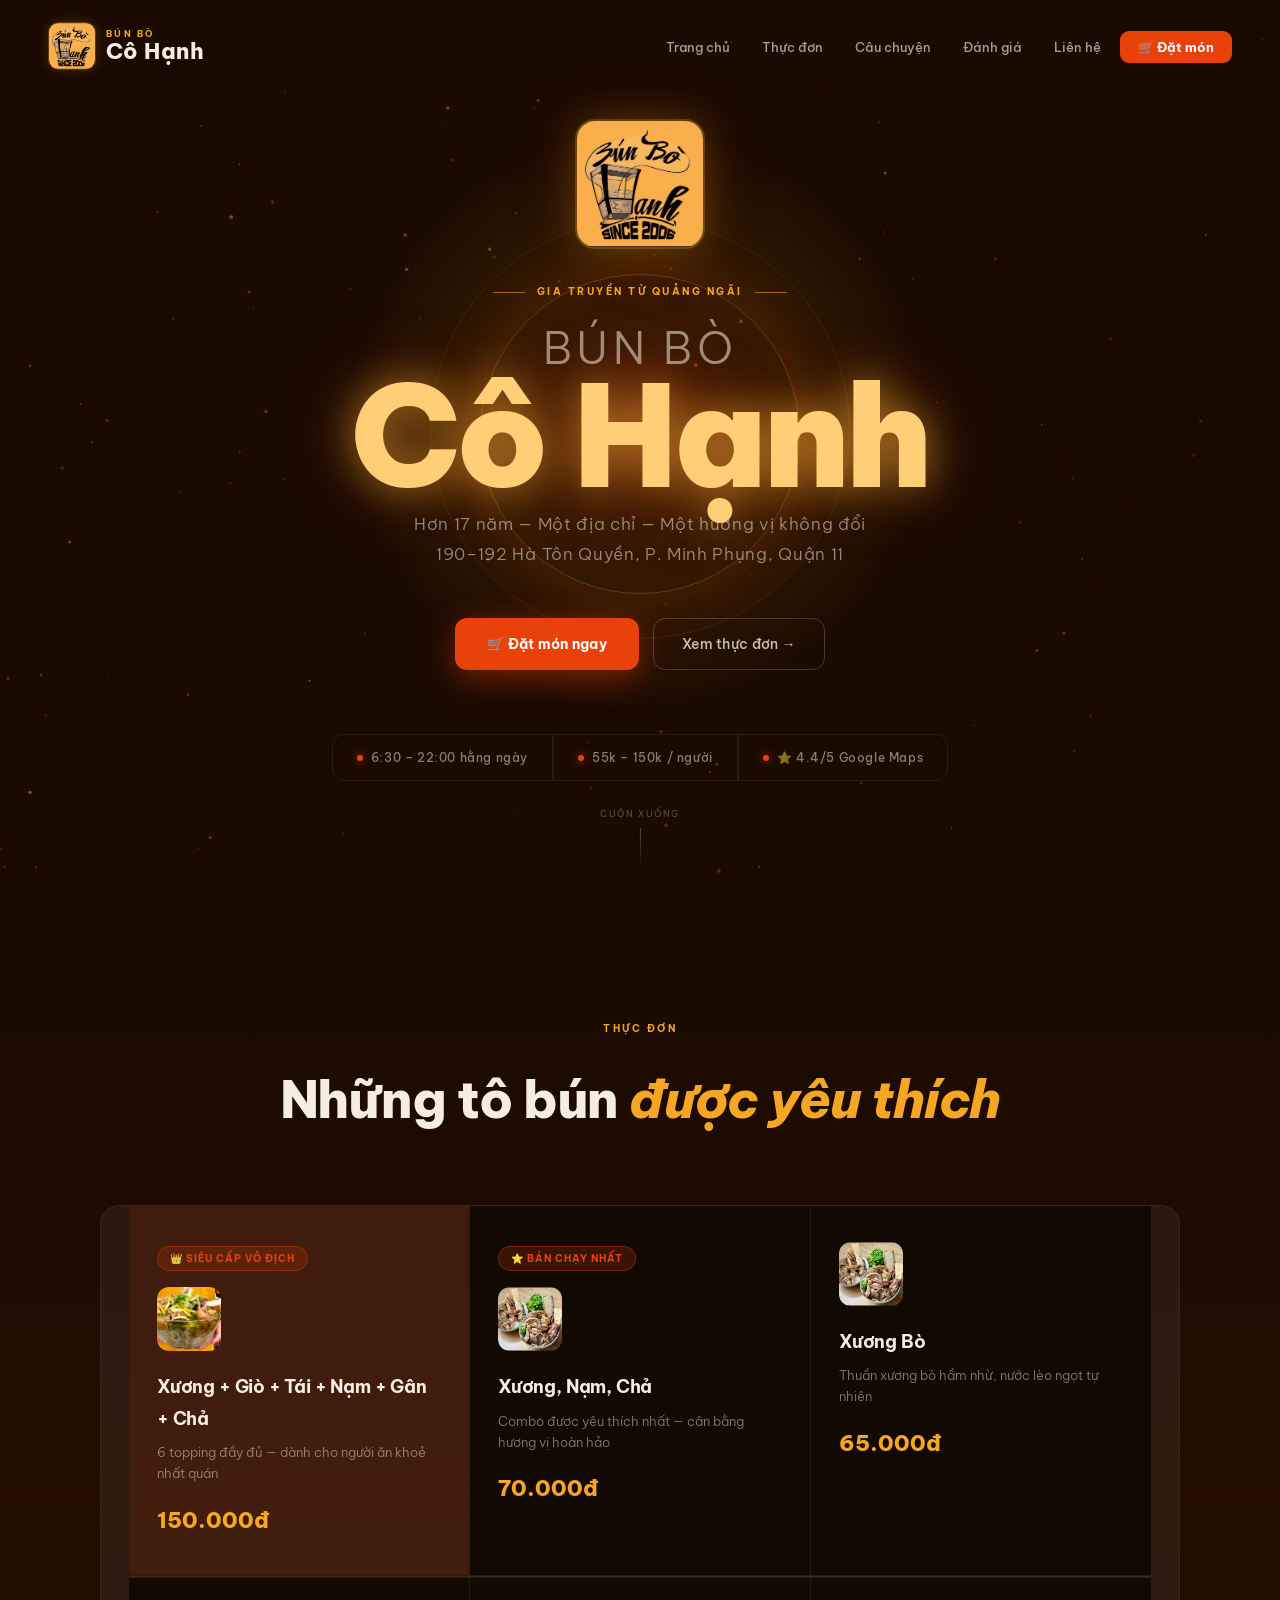
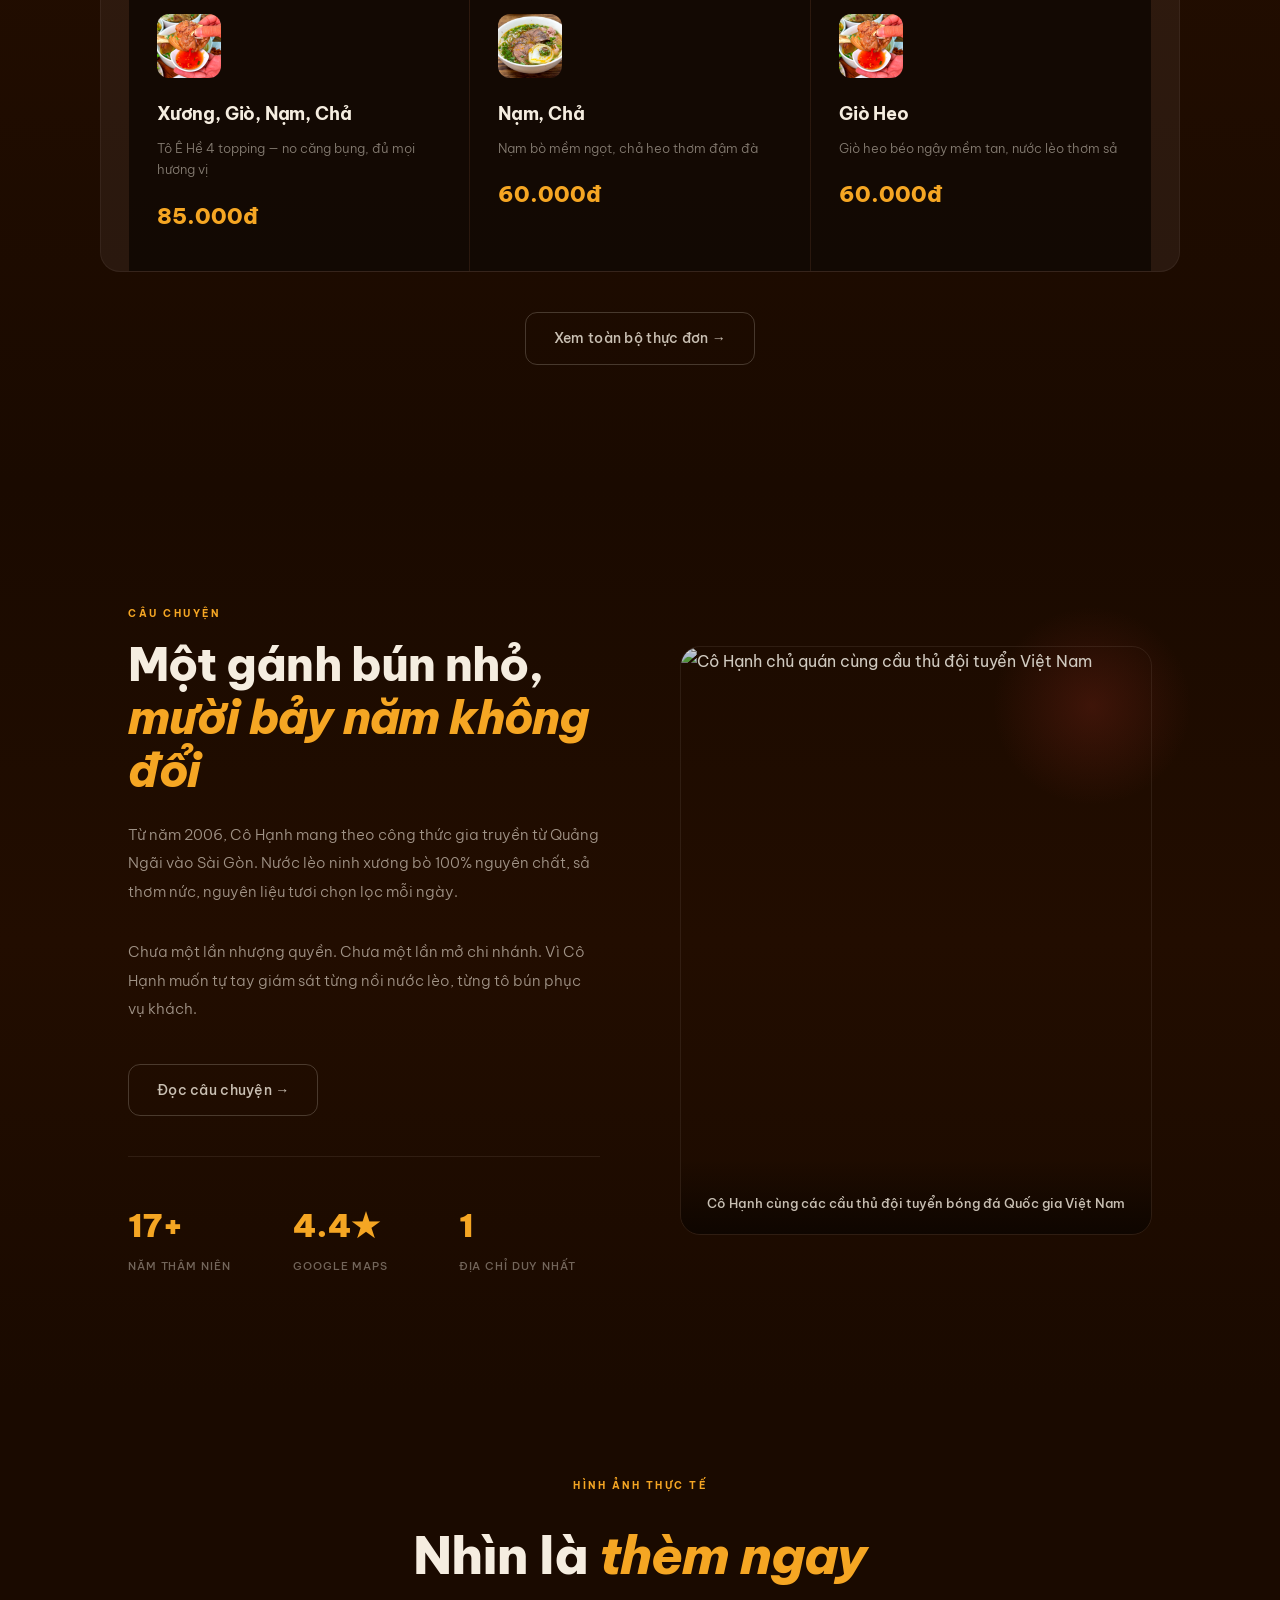
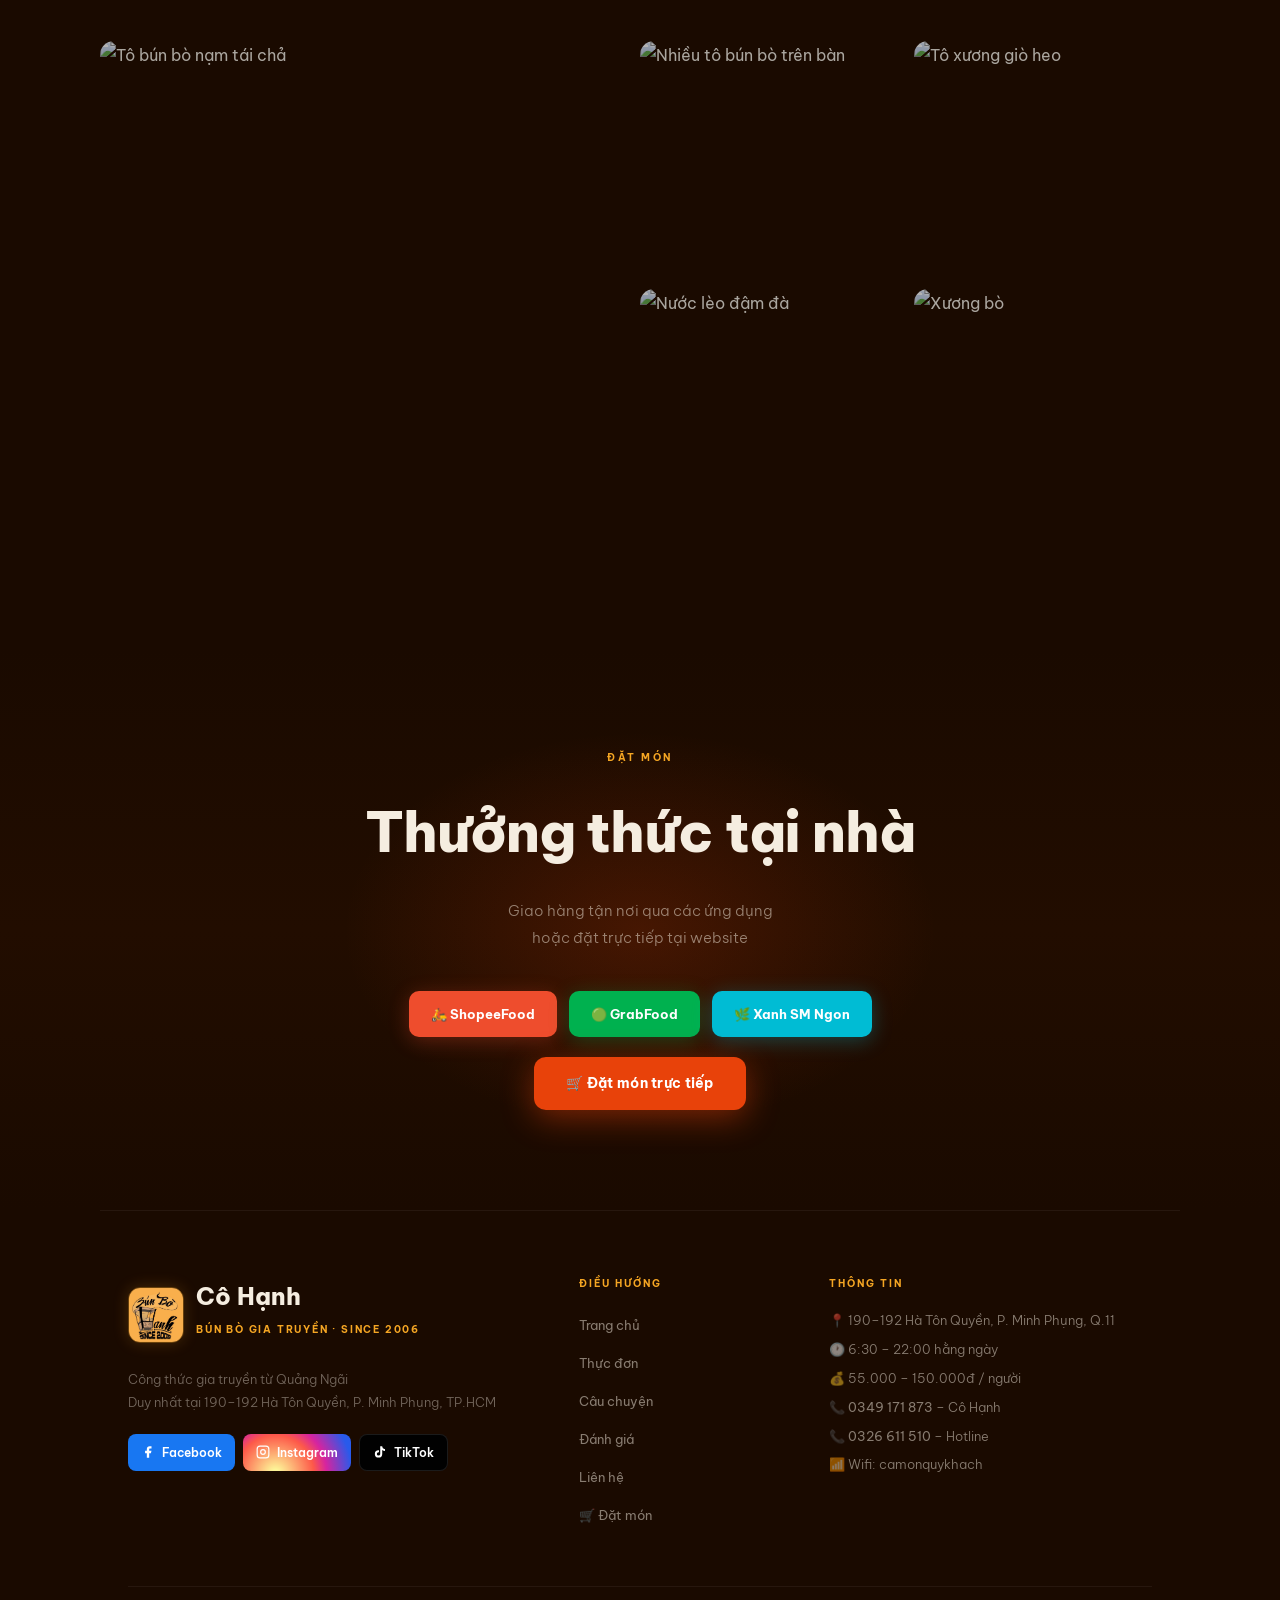
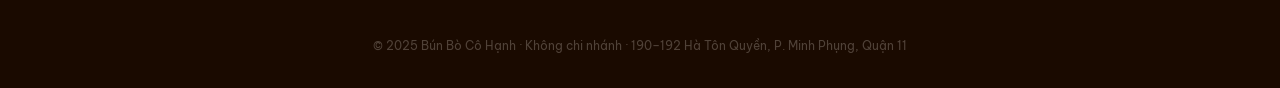
==== commit 3b2b6c5b: "📱 Add Instagram link across all pages - Instagram: @bunbocohanh.since2006 - Added to: homepage foote" ====
--- a/index.html
+++ b/index.html
@@ -535,6 +535,7 @@
   .hf-social a svg { flex-shrink: 0; }
   .hf-fb { background: #1877F2; }
   .hf-tt { background: #010101; border: 1px solid rgba(255,255,255,.1); }
+  .hf-ig { background: radial-gradient(circle at 30% 107%, #fdf497 0%, #fdf497 5%, #fd5949 45%, #d6249f 60%, #285AEB 90%); color: #fff; }
 
   .hf-col h4 { font-size: 10px; font-weight: 700; letter-spacing: .2em; text-transform: uppercase; color: #F5A623; margin-bottom: 18px; }
   .hf-col ul { list-style: none; }
@@ -806,6 +807,10 @@
           <a href="https://facebook.com/bunbocohanhngonbore" target="_blank" class="hf-fb">
             <svg viewBox="0 0 24 24" fill="currentColor" width="14" height="14"><path d="M18 2h-3a5 5 0 0 0-5 5v3H7v4h3v8h4v-8h3l1-4h-4V7a1 1 0 0 1 1-1h3z"/></svg>
             Facebook
+          </a>
+          <a href="https://www.instagram.com/bunbocohanh.since2006?igsh=MWt2a3V5MTQxZmIzdA==" target="_blank" class="hf-ig">
+            <svg viewBox="0 0 24 24" fill="none" stroke="currentColor" stroke-width="2" stroke-linecap="round" stroke-linejoin="round" width="14" height="14"><rect x="2" y="2" width="20" height="20" rx="5" ry="5"/><circle cx="12" cy="12" r="4"/><circle cx="17.5" cy="6.5" r=".5" fill="currentColor" stroke="none"/></svg>
+            Instagram
           </a>
           <a href="https://www.tiktok.com/@bunbocohanhsince2006" target="_blank" class="hf-tt">
             <svg viewBox="0 0 24 24" fill="currentColor" width="14" height="14"><path d="M19.59 6.69a4.83 4.83 0 01-3.77-4.25V2h-3.45v13.67a2.89 2.89 0 01-2.88 2.5 2.89 2.89 0 01-2.89-2.89 2.89 2.89 0 012.89-2.89c.28 0 .54.04.79.1V9.01a6.27 6.27 0 00-.79-.05 6.34 6.34 0 00-6.34 6.34 6.34 6.34 0 006.34 6.34 6.34 6.34 0 006.33-6.34V8.69a8.18 8.18 0 004.78 1.52V6.75a4.85 4.85 0 01-1.01-.06z"/></svg>
--- a/style.css
+++ b/style.css
@@ -750,3 +750,13 @@
   border-radius: 12px;
   margin-bottom: 6px;
 }
+
+/* Instagram button */
+.social-ig {
+  background: radial-gradient(circle at 30% 107%, #fdf497 0%, #fdf497 5%, #fd5949 45%, #d6249f 60%, #285AEB 90%);
+}
+.social-ig-btn {
+  background: radial-gradient(circle at 30% 107%, #fdf497 0%, #fdf497 5%, #fd5949 45%, #d6249f 60%, #285AEB 90%);
+  color: #fff !important;
+  border: none !important;
+}
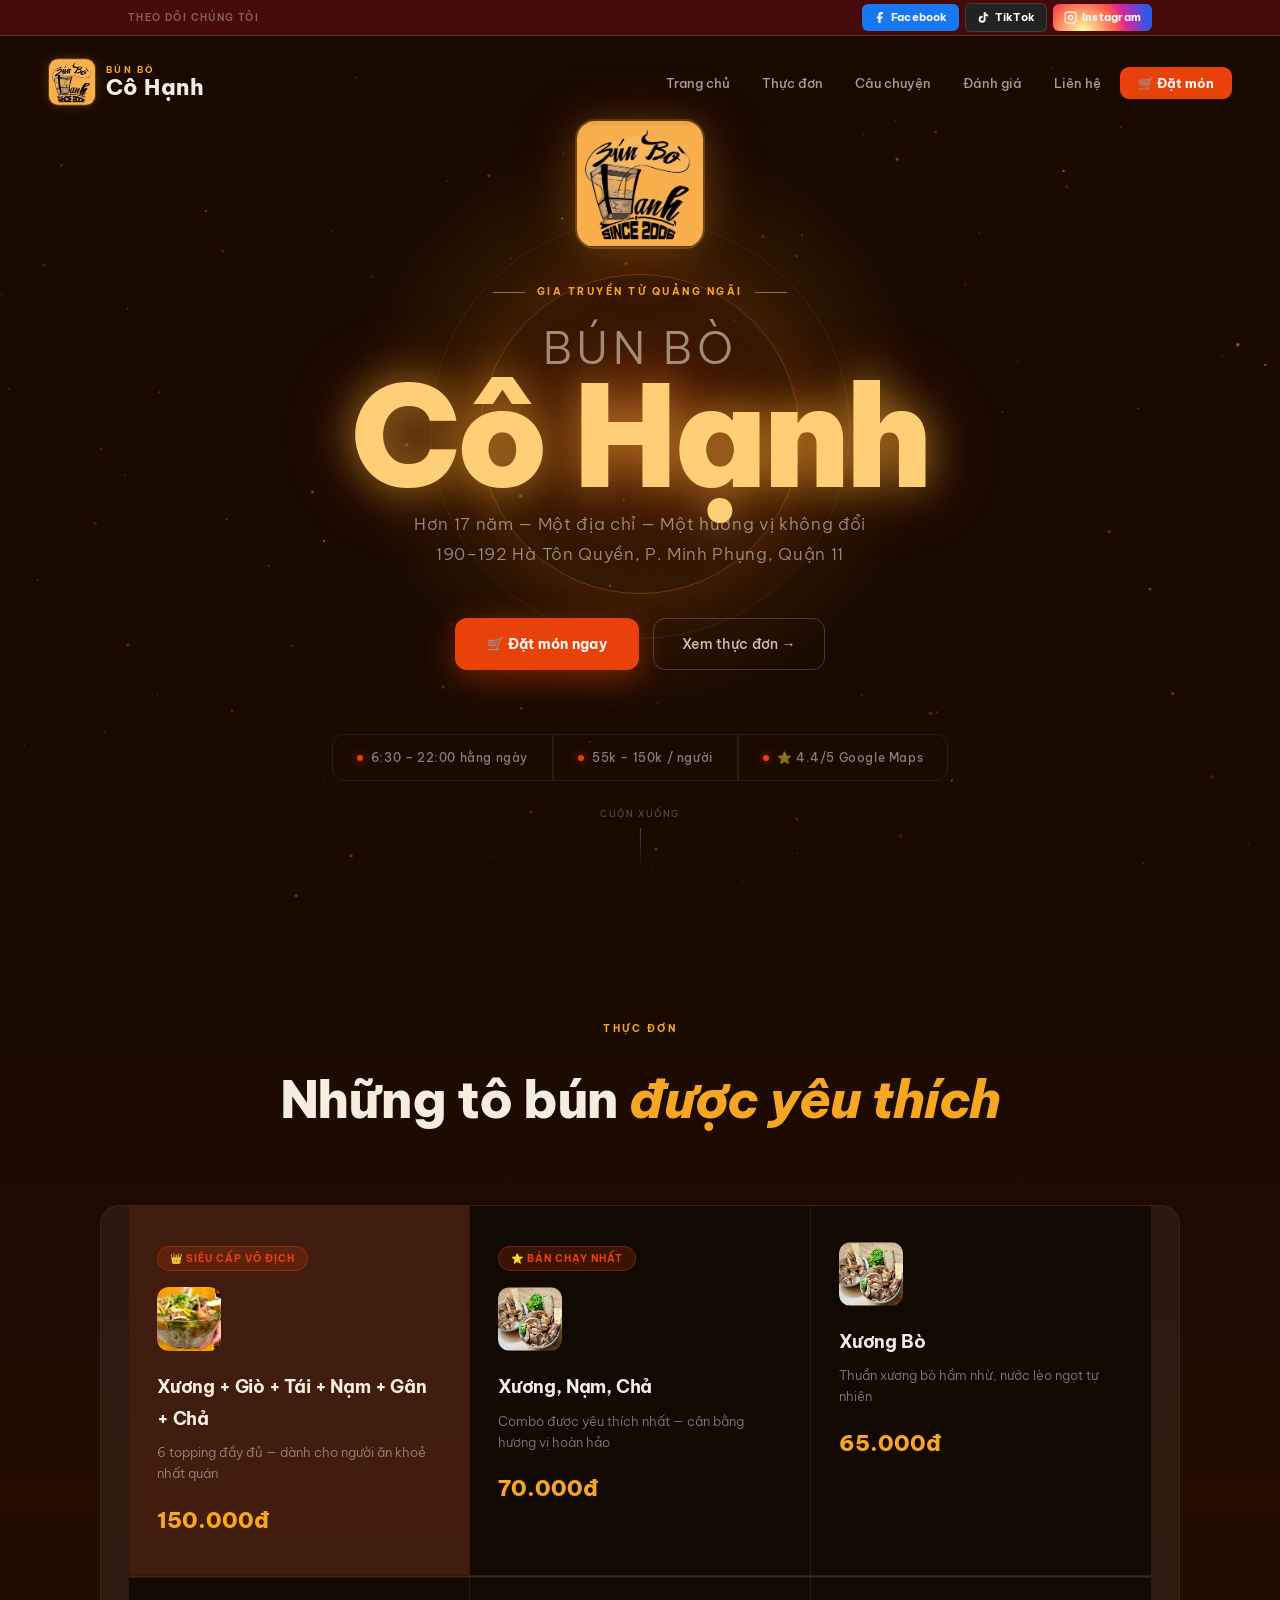
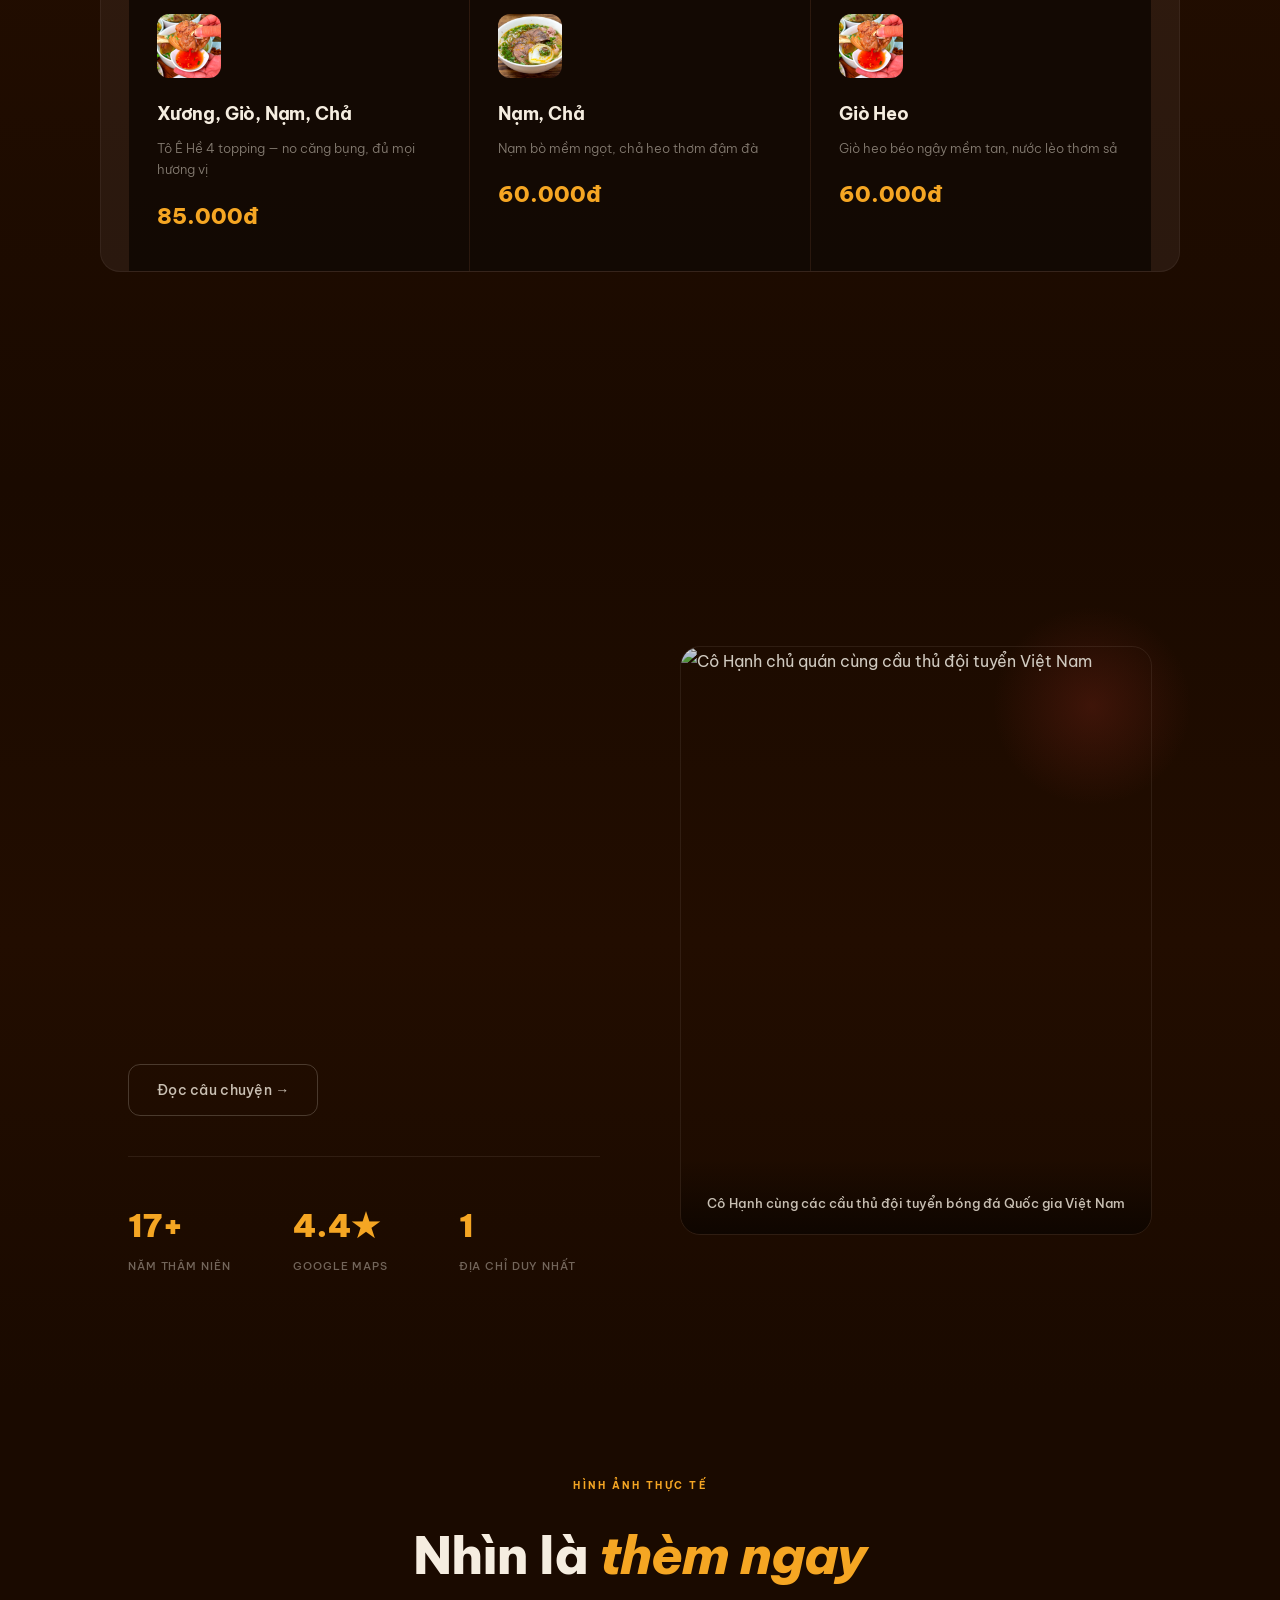
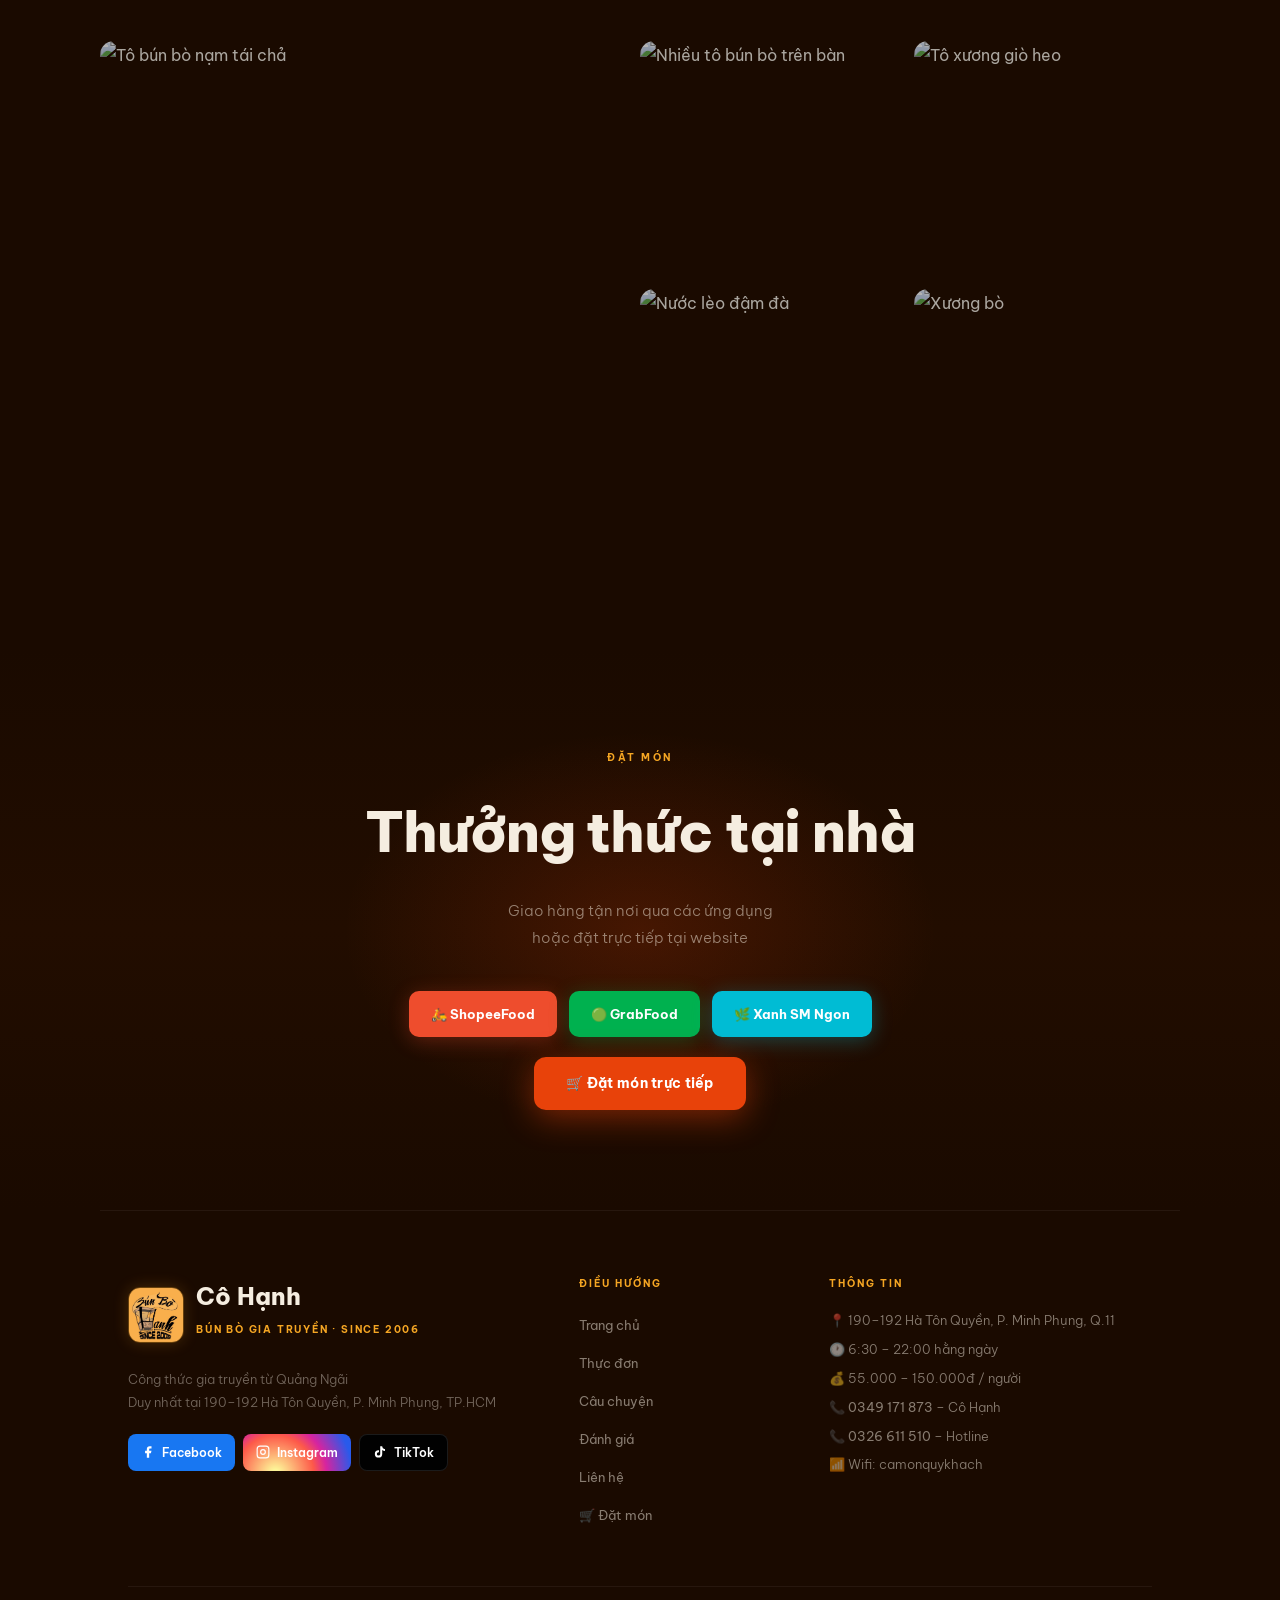
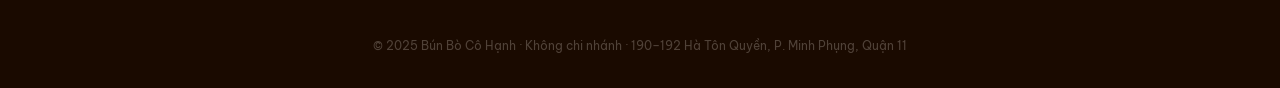
==== commit ec389882: "📱 Add fixed top social bar — Facebook, TikTok, Instagram - Slim 36px bar pinned to very top of every" ====
--- a/index.html
+++ b/index.html
@@ -49,7 +49,7 @@
   /* NAV */
   .home-nav {
     position: fixed;
-    top: 0; left: 0; right: 0;
+    top: 36px; left: 0; right: 0;
     z-index: 50;
     padding: 22px 48px;
     display: flex;
@@ -589,6 +589,27 @@
   </style>
 </head>
 <body class="home-body">
+
+<!-- ── TOP SOCIAL BAR ── -->
+<div class="top-social-bar">
+  <div class="tsb-inner">
+    <span class="tsb-text">Theo dõi chúng tôi</span>
+    <div class="tsb-links">
+      <a href="https://facebook.com/bunbocohanhngonbore" target="_blank" class="tsb-btn tsb-fb">
+        <svg viewBox="0 0 24 24" fill="currentColor" width="13" height="13"><path d="M18 2h-3a5 5 0 0 0-5 5v3H7v4h3v8h4v-8h3l1-4h-4V7a1 1 0 0 1 1-1h3z"/></svg>
+        <span>Facebook</span>
+      </a>
+      <a href="https://www.tiktok.com/@bunbocohanhsince2006" target="_blank" class="tsb-btn tsb-tt">
+        <svg viewBox="0 0 24 24" fill="currentColor" width="13" height="13"><path d="M19.59 6.69a4.83 4.83 0 01-3.77-4.25V2h-3.45v13.67a2.89 2.89 0 01-2.88 2.5 2.89 2.89 0 01-2.89-2.89 2.89 2.89 0 012.89-2.89c.28 0 .54.04.79.1V9.01a6.27 6.27 0 00-.79-.05 6.34 6.34 0 00-6.34 6.34 6.34 6.34 0 006.34 6.34 6.34 6.34 0 006.33-6.34V8.69a8.18 8.18 0 004.78 1.52V6.75a4.85 4.85 0 01-1.01-.06z"/></svg>
+        <span>TikTok</span>
+      </a>
+      <a href="https://www.instagram.com/bunbocohanh.since2006?igsh=MWt2a3V5MTQxZmIzdA==" target="_blank" class="tsb-btn tsb-ig">
+        <svg viewBox="0 0 24 24" fill="none" stroke="currentColor" stroke-width="2" stroke-linecap="round" stroke-linejoin="round" width="13" height="13"><rect x="2" y="2" width="20" height="20" rx="5"/><circle cx="12" cy="12" r="4"/><circle cx="17.5" cy="6.5" r=".5" fill="currentColor" stroke="none"/></svg>
+        <span>Instagram</span>
+      </a>
+    </div>
+  </div>
+</div>
 
 <canvas id="canvas"></canvas>
 
--- a/style.css
+++ b/style.css
@@ -1,3 +1,46 @@
+
+/* ── TOP SOCIAL BAR ── */
+.top-social-bar {
+  position: fixed;
+  top: 0; left: 0; right: 0;
+  z-index: 200;
+  height: 36px;
+  background: var(--brown);
+  border-bottom: 1px solid rgba(245,166,35,.2);
+}
+.tsb-inner {
+  max-width: 1080px; margin: 0 auto;
+  padding: 0 28px;
+  height: 100%;
+  display: flex; align-items: center;
+  justify-content: space-between; gap: 16px;
+}
+.tsb-text {
+  font-size: 10px; font-weight: 600;
+  letter-spacing: .14em; text-transform: uppercase;
+  color: rgba(255,255,255,.35);
+  white-space: nowrap;
+}
+.tsb-links { display: flex; gap: 6px; align-items: center; }
+.tsb-btn {
+  display: inline-flex; align-items: center; gap: 5px;
+  padding: 4px 11px; border-radius: 6px;
+  font-size: 11px; font-weight: 700;
+  color: #fff !important; text-decoration: none;
+  transition: opacity .2s, transform .15s;
+  letter-spacing: .02em;
+  white-space: nowrap;
+}
+.tsb-btn:hover { opacity: .85; transform: translateY(-1px); }
+.tsb-fb { background: #1877F2; }
+.tsb-tt { background: #222; border: 1px solid rgba(255,255,255,.12); }
+.tsb-ig { background: radial-gradient(circle at 30% 107%, #fdf497 0%, #fdf497 5%, #fd5949 45%, #d6249f 60%, #285AEB 90%); }
+@media (max-width: 480px) {
+  .tsb-text { display: none; }
+  .tsb-btn span { display: none; }
+  .tsb-btn { padding: 5px 10px; }
+}
+
 /* =====================================================
    BÚN BÒ CÔ HẠNH
    Font: Be Vietnam Pro — Vietnamese Friendly (UI-UX Pro Max)
@@ -72,6 +115,7 @@
   position: fixed;
   top: 0; left: 0; right: 0;
   z-index: 100;
+  top: 36px;
   height: var(--nav-h);
   background: rgba(245,240,225,0.94);
   backdrop-filter: blur(16px);
@@ -506,7 +550,7 @@
    PAGE HERO (inner pages)
 ══════════════════════════════ */
 .page-hero {
-  padding: calc(var(--nav-h) + 56px) 28px 56px;
+  padding: calc(var(--nav-h) + 92px) 28px 56px;
   background: linear-gradient(180deg, var(--cream-dark) 0%, var(--cream) 100%);
   text-align: center;
   border-bottom: 1px solid var(--border);
